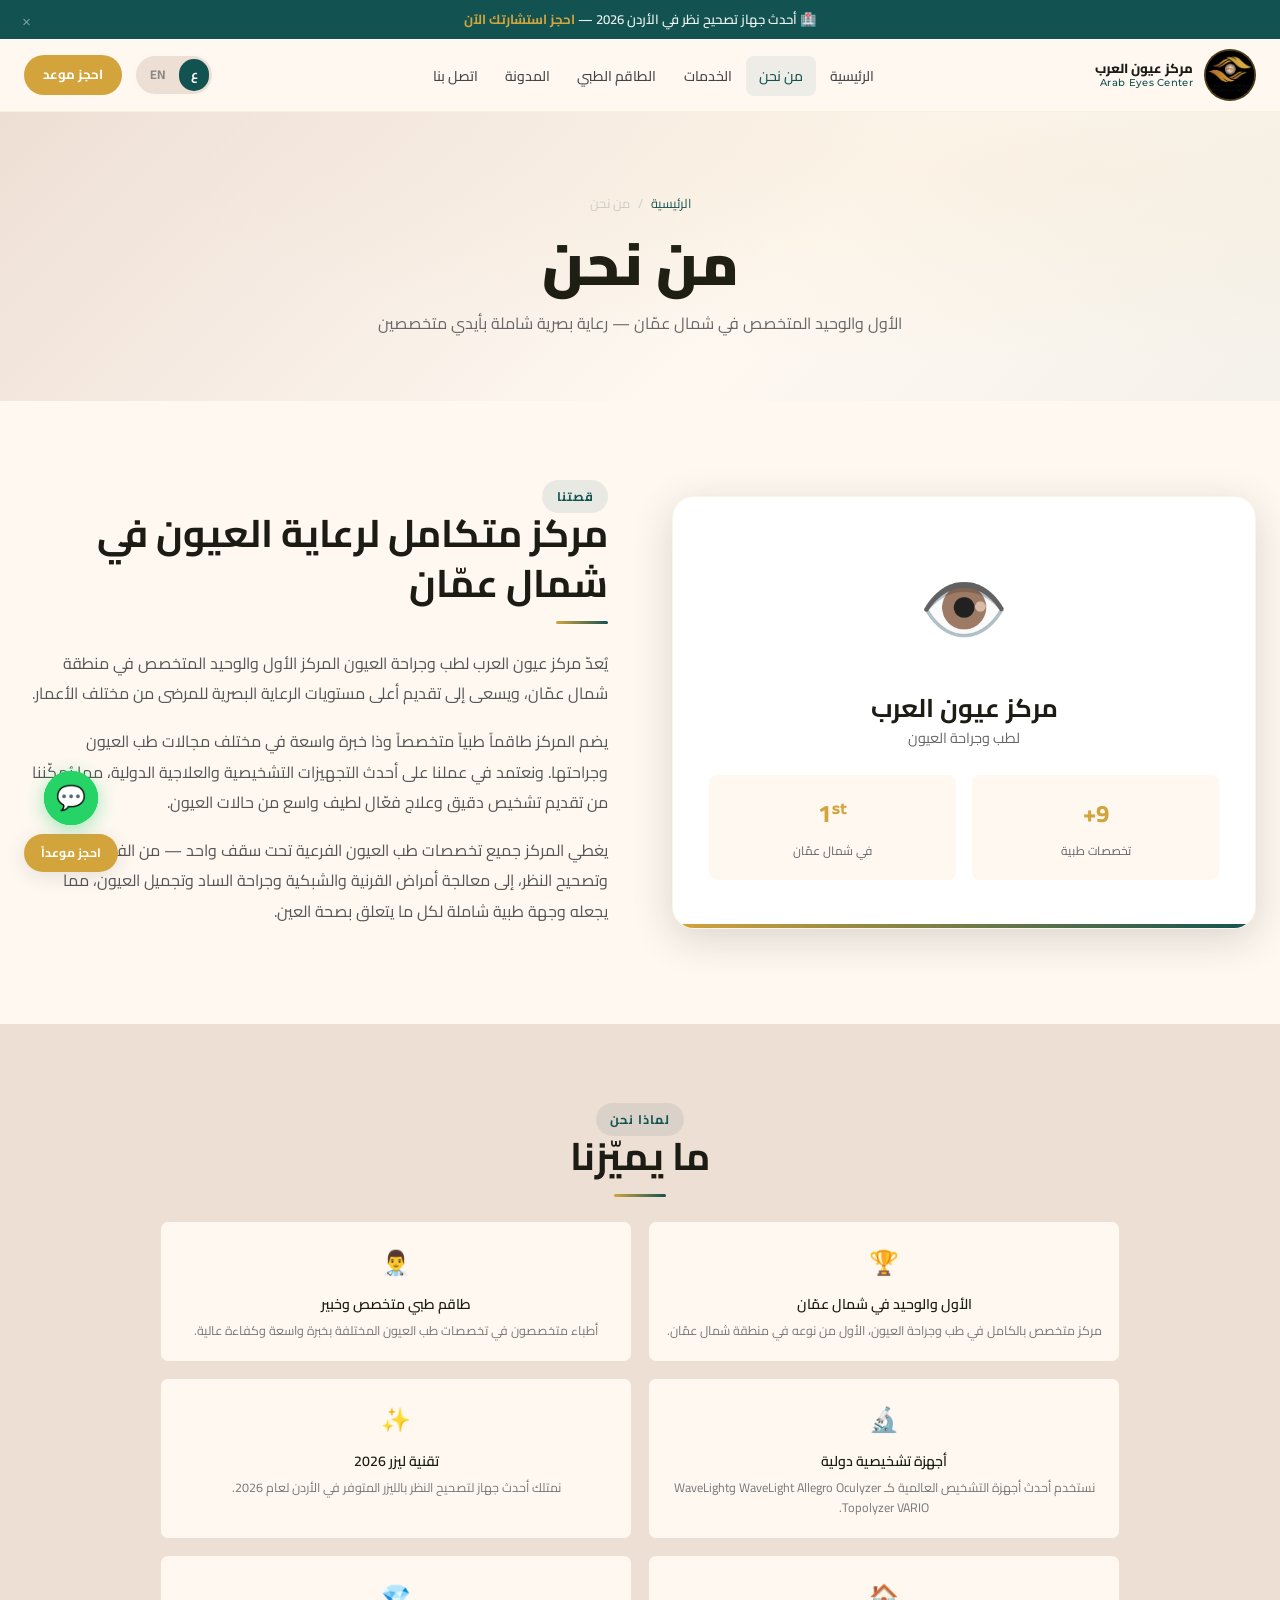
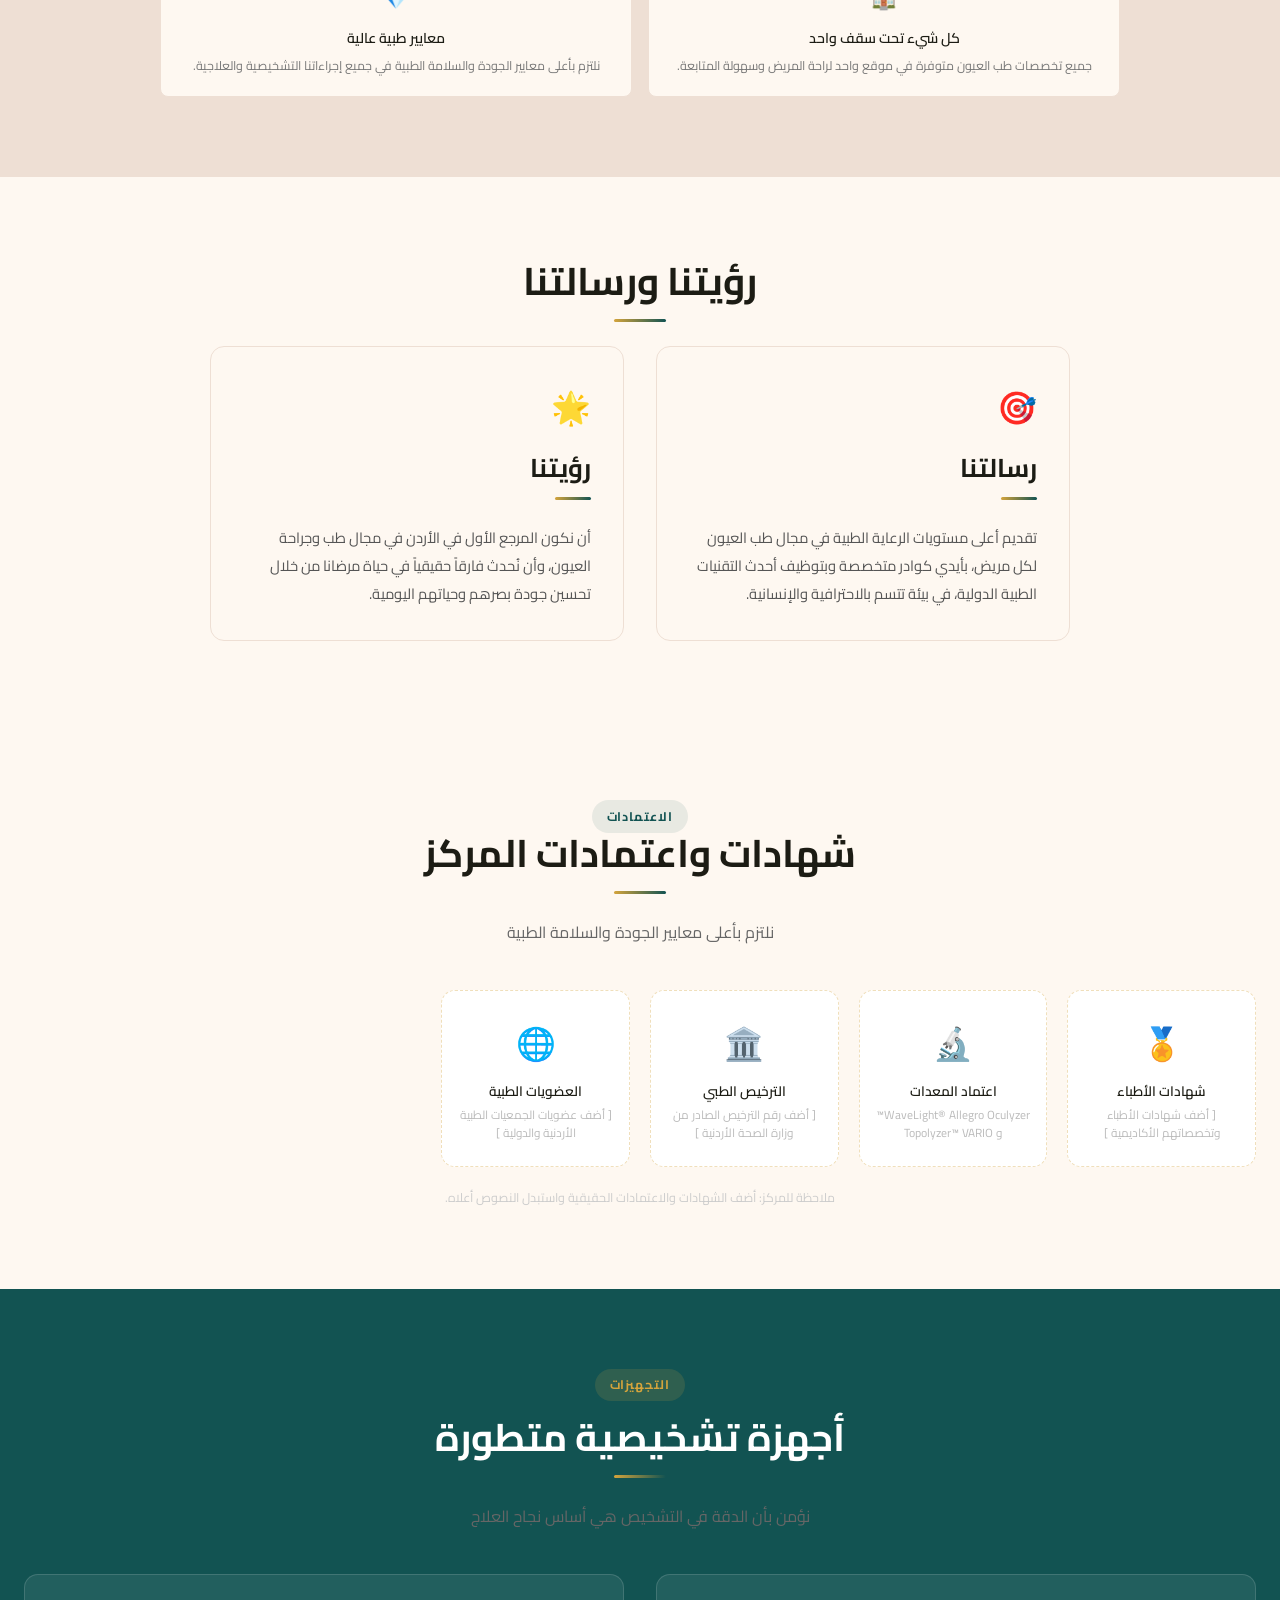
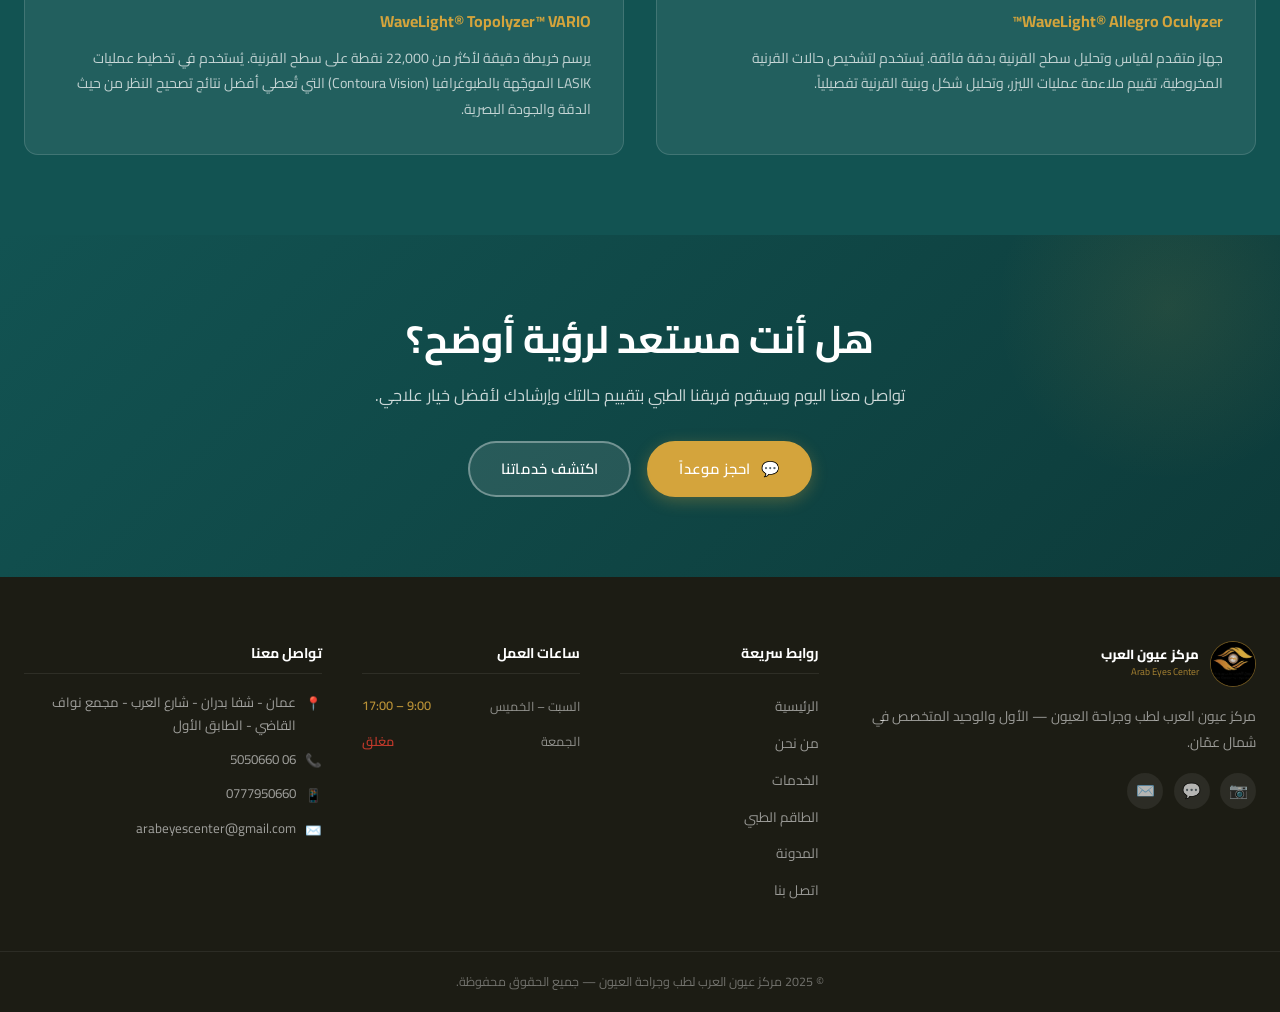
==== about.html @ cc78327c "Initial commit: Arab Eyes Center bilingual ophthalmology website" ====
<!DOCTYPE html>
<html lang="ar" dir="rtl">
<head>
  <meta charset="UTF-8" />
  <meta name="viewport" content="width=device-width, initial-scale=1.0" />
  <meta name="description" content="تعرّف على مركز عيون العرب لطب وجراحة العيون — الأول والوحيد في شمال عمّان." />
  <meta name="robots" content="index, follow" />
  <meta property="og:type"        content="website" />
  <meta property="og:site_name"   content="مركز عيون العرب | Arab Eyes Center" />
  <meta property="og:title"       content="من نحن | مركز عيون العرب — Arab Eyes Center" />
  <meta property="og:description" content="الأول والوحيد في شمال عمّان — تعرّف على رسالتنا وفريقنا وتجهيزاتنا الطبية المتطورة." />
  <meta property="og:image"       content="images/og-cover.jpg" />
  <meta name="twitter:card"        content="summary_large_image" />
  <meta name="twitter:title"       content="من نحن | مركز عيون العرب" />
  <meta name="twitter:description" content="الأول والوحيد في شمال عمّان — تعرّف على رسالتنا وفريقنا." />
  <title>من نحن | مركز عيون العرب — Arab Eyes Center للعيون</title>
  <link rel="preconnect" href="https://fonts.googleapis.com" />
  <link rel="preconnect" href="https://fonts.gstatic.com" crossorigin />
  <link href="https://fonts.googleapis.com/css2?family=Cairo:wght@300;400;600;700;900&family=Montserrat:wght@300;400;500;600;700;800&display=swap" rel="stylesheet" />
  <link rel="icon" type="image/jpeg" href="images/logo.jpg" />
  <link rel="stylesheet" href="css/styles.css" />
  <script>(function(){var l=localStorage.getItem('aec-lang')||'ar';document.documentElement.setAttribute('lang',l);document.documentElement.setAttribute('dir',l==='ar'?'rtl':'ltr');})();</script>
</head>
<body>

<!-- NAVBAR -->
<nav class="navbar">
  <div class="nav-container">
    <a href="index.html" class="nav-logo">
      <div class="logo-img-wrap"><img src="images/logo.jpg" alt="شعار مركز عيون العرب" /></div>
      <div class="logo-text-wrap">
        <span class="logo-ar">مركز عيون العرب</span>
        <span class="logo-en">Arab Eyes Center</span>
      </div>
    </a>
    <ul class="nav-links">
      <li><a href="index.html"    data-ar="الرئيسية"    data-en="Home">الرئيسية</a></li>
      <li><a href="about.html"    data-ar="من نحن"       data-en="About Us">من نحن</a></li>
      <li><a href="services.html" data-ar="الخدمات"      data-en="Services">الخدمات</a></li>
      <li><a href="team.html"     data-ar="الطاقم الطبي" data-en="Medical Team">الطاقم الطبي</a></li>
      <li><a href="blog.html"     data-ar="المدونة"      data-en="Blog">المدونة</a></li>
      <li><a href="contact.html"  data-ar="اتصل بنا"     data-en="Contact">اتصل بنا</a></li>
    </ul>
    <div class="nav-right">
      <div class="lang-toggle">
        <button class="lang-btn" data-lang="ar">ع</button>
        <button class="lang-btn" data-lang="en">EN</button>
      </div>
      <a href="https://wa.me/962777950660" class="nav-book-btn" target="_blank" rel="noopener">احجز موعد</a>
      <button class="menu-toggle" aria-label="Toggle navigation">
        <span></span><span></span><span></span>
      </button>
    </div>
  </div>
</nav>

<!-- PAGE HERO -->
<section class="page-hero">
  <div class="breadcrumb">
    <a href="index.html" data-ar="الرئيسية" data-en="Home">الرئيسية</a>
    <span>/</span>
    <span data-ar="من نحن" data-en="About Us">من نحن</span>
  </div>
  <h1>
    <span class="lang-ar">من نحن</span>
    <span class="lang-en">About Us</span>
  </h1>
  <p>
    <span class="lang-ar">الأول والوحيد المتخصص في شمال عمّان — رعاية بصرية شاملة بأيدي متخصصين</span>
    <span class="lang-en">First &amp; only specialized center in north Amman — comprehensive eye care by specialists</span>
  </p>
</section>

<!-- ABOUT MAIN -->
<section class="section">
  <div class="container">
    <div class="about-grid">

      <!-- Visual card -->
      <div class="about-card" aria-hidden="true">
        <span class="big">👁️</span>
        <div class="lang-ar">
          <h3>مركز عيون العرب</h3>
          <p>لطب وجراحة العيون</p>
        </div>
        <div class="lang-en">
          <h3>Arab Eyes Center</h3>
          <p>for Ophthalmology</p>
        </div>
        <div class="about-stats-grid" style="margin-top:1.5rem;">
          <div class="about-stat">
            <span class="num">9+</span>
            <div class="lang-ar"><span class="lbl">تخصصات طبية</span></div>
            <div class="lang-en"><span class="lbl">Medical specialties</span></div>
          </div>
          <div class="about-stat">
            <span class="num">1ˢᵗ</span>
            <div class="lang-ar"><span class="lbl">في شمال عمّان</span></div>
            <div class="lang-en"><span class="lbl">in North Amman</span></div>
          </div>
        </div>
      </div>

      <!-- Text -->
      <div class="about-text-col">
        <span class="section-tag lang-ar">قصتنا</span>
        <span class="section-tag lang-en">Our Story</span>
        <h2>
          <span class="lang-ar">مركز متكامل لرعاية العيون في شمال عمّان</span>
          <span class="lang-en">A Complete Eye Care Center in North Amman</span>
        </h2>
        <div class="divider"></div>
        <div class="lang-ar">
          <p>يُعدّ مركز عيون العرب لطب وجراحة العيون المركز الأول والوحيد المتخصص في منطقة شمال عمّان، ويسعى إلى تقديم أعلى مستويات الرعاية البصرية للمرضى من مختلف الأعمار.</p>
          <p>يضم المركز طاقماً طبياً متخصصاً وذا خبرة واسعة في مختلف مجالات طب العيون وجراحتها. ونعتمد في عملنا على أحدث التجهيزات التشخيصية والعلاجية الدولية، مما يُمكّننا من تقديم تشخيص دقيق وعلاج فعّال لطيف واسع من حالات العيون.</p>
          <p>يغطي المركز جميع تخصصات طب العيون الفرعية تحت سقف واحد — من الفحص الروتيني وتصحيح النظر، إلى معالجة أمراض القرنية والشبكية وجراحة الساد وتجميل العيون، مما يجعله وجهة طبية شاملة لكل ما يتعلق بصحة العين.</p>
        </div>
        <div class="lang-en">
          <p>Arab Eyes Center for Ophthalmology is the first and only specialized ophthalmology center in the north Amman area, committed to providing the highest levels of eye care to patients of all ages.</p>
          <p>The center is staffed by a specialized medical team with extensive expertise across all branches of ophthalmology and eye surgery. We rely on the latest international diagnostic and therapeutic equipment, enabling us to deliver accurate diagnoses and effective treatment for a wide range of eye conditions.</p>
          <p>The center covers all ophthalmology subspecialties under one roof — from routine exams and vision correction to corneal disease management, retinal care, cataract surgery, and oculoplastic procedures — making it a comprehensive medical destination for all eye health needs.</p>
        </div>
      </div>

    </div>
  </div>
</section>

<!-- WHY CHOOSE US -->
<section class="section section-alt" aria-labelledby="why-heading">
  <div class="container">
    <div class="text-center">
      <span class="section-tag lang-ar">لماذا نحن</span>
      <span class="section-tag lang-en">Why Choose Us</span>
      <h2 class="section-title" id="why-heading">
        <span class="lang-ar">ما يميّزنا</span>
        <span class="lang-en">What Sets Us Apart</span>
      </h2>
      <div class="divider"></div>
    </div>

    <div class="features-2col" style="max-width:960px;margin:0 auto;">

      <div class="feature-box">
        <span class="icon">🏆</span>
        <h4><span class="lang-ar">الأول والوحيد في شمال عمّان</span><span class="lang-en">First &amp; Only in North Amman</span></h4>
        <p><span class="lang-ar">مركز متخصص بالكامل في طب وجراحة العيون، الأول من نوعه في منطقة شمال عمّان.</span><span class="lang-en">A center fully dedicated to ophthalmology, the first of its kind in the north Amman area.</span></p>
      </div>

      <div class="feature-box">
        <span class="icon">👨‍⚕️</span>
        <h4><span class="lang-ar">طاقم طبي متخصص وخبير</span><span class="lang-en">Specialized &amp; Expert Medical Team</span></h4>
        <p><span class="lang-ar">أطباء متخصصون في تخصصات طب العيون المختلفة بخبرة واسعة وكفاءة عالية.</span><span class="lang-en">Doctors specialized across different ophthalmology fields with extensive experience and high competency.</span></p>
      </div>

      <div class="feature-box">
        <span class="icon">🔬</span>
        <h4><span class="lang-ar">أجهزة تشخيصية دولية</span><span class="lang-en">International Diagnostic Devices</span></h4>
        <p><span class="lang-ar">نستخدم أحدث أجهزة التشخيص العالمية كـ WaveLight Allegro Oculyzer وWaveLight Topolyzer VARIO.</span><span class="lang-en">We use the latest global diagnostic devices including WaveLight Allegro Oculyzer and WaveLight Topolyzer VARIO.</span></p>
      </div>

      <div class="feature-box">
        <span class="icon">✨</span>
        <h4><span class="lang-ar">تقنية ليزر 2026</span><span class="lang-en">2026 Laser Technology</span></h4>
        <p><span class="lang-ar">نمتلك أحدث جهاز لتصحيح النظر بالليزر المتوفر في الأردن لعام 2026.</span><span class="lang-en">We operate the most advanced laser vision correction device available in Jordan for 2026.</span></p>
      </div>

      <div class="feature-box">
        <span class="icon">🏠</span>
        <h4><span class="lang-ar">كل شيء تحت سقف واحد</span><span class="lang-en">Everything Under One Roof</span></h4>
        <p><span class="lang-ar">جميع تخصصات طب العيون متوفرة في موقع واحد لراحة المريض وسهولة المتابعة.</span><span class="lang-en">All eye care subspecialties available in one location for patient convenience and seamless follow-up.</span></p>
      </div>

      <div class="feature-box">
        <span class="icon">💎</span>
        <h4><span class="lang-ar">معايير طبية عالية</span><span class="lang-en">High Medical Standards</span></h4>
        <p><span class="lang-ar">نلتزم بأعلى معايير الجودة والسلامة الطبية في جميع إجراءاتنا التشخيصية والعلاجية.</span><span class="lang-en">We adhere to the highest standards of quality and medical safety across all our diagnostic and therapeutic procedures.</span></p>
      </div>

    </div>
  </div>
</section>

<!-- MISSION & VISION -->
<section class="section" aria-labelledby="mission-heading">
  <div class="container" style="max-width:860px;">
    <div class="text-center">
      <h2 id="mission-heading">
        <span class="lang-ar">رؤيتنا ورسالتنا</span>
        <span class="lang-en">Our Vision &amp; Mission</span>
      </h2>
      <div class="divider"></div>
    </div>

    <div style="display:grid;grid-template-columns:1fr 1fr;gap:2rem;margin-top:1rem;">

      <div style="background:var(--ivory);border-radius:var(--radius-md);padding:2rem;border:1px solid var(--beige);">
        <div style="font-size:2rem;margin-bottom:1rem;">🎯</div>
        <h3><span class="lang-ar">رسالتنا</span><span class="lang-en">Our Mission</span></h3>
        <div class="divider" style="width:36px;"></div>
        <div class="lang-ar"><p style="color:#555;line-height:1.9;font-size:.92rem;">تقديم أعلى مستويات الرعاية الطبية في مجال طب العيون لكل مريض، بأيدي كوادر متخصصة وبتوظيف أحدث التقنيات الطبية الدولية، في بيئة تتسم بالاحترافية والإنسانية.</p></div>
        <div class="lang-en"><p style="color:#555;line-height:1.9;font-size:.92rem;">To provide the highest levels of ophthalmological medical care to every patient, delivered by specialized teams using the latest international medical technologies, in an environment characterized by professionalism and humanity.</p></div>
      </div>

      <div style="background:var(--ivory);border-radius:var(--radius-md);padding:2rem;border:1px solid var(--beige);">
        <div style="font-size:2rem;margin-bottom:1rem;">🌟</div>
        <h3><span class="lang-ar">رؤيتنا</span><span class="lang-en">Our Vision</span></h3>
        <div class="divider" style="width:36px;"></div>
        <div class="lang-ar"><p style="color:#555;line-height:1.9;font-size:.92rem;">أن نكون المرجع الأول في الأردن في مجال طب وجراحة العيون، وأن نُحدث فارقاً حقيقياً في حياة مرضانا من خلال تحسين جودة بصرهم وحياتهم اليومية.</p></div>
        <div class="lang-en"><p style="color:#555;line-height:1.9;font-size:.92rem;">To become Jordan's premier reference in ophthalmology and eye surgery, making a genuine difference in our patients' lives by improving the quality of their vision and daily life.</p></div>
      </div>

    </div>
  </div>
</section>

<!-- ══════════════ CERTIFICATIONS ══════════════ -->
<section class="section" aria-labelledby="cert-heading">
  <div class="container">
    <div class="text-center">
      <span class="section-tag lang-ar">الاعتمادات</span>
      <span class="section-tag lang-en">Accreditations</span>
      <h2 class="section-title" id="cert-heading">
        <span class="lang-ar">شهادات واعتمادات المركز</span>
        <span class="lang-en">Center Certifications &amp; Accreditations</span>
      </h2>
      <div class="divider"></div>
      <p class="section-subtitle">
        <span class="lang-ar">نلتزم بأعلى معايير الجودة والسلامة الطبية</span>
        <span class="lang-en">We adhere to the highest standards of medical quality and safety</span>
      </p>
    </div>

    <div class="cert-grid">
      <div class="cert-card">
        <span class="cert-icon">🏅</span>
        <h4><span class="lang-ar">شهادات الأطباء</span><span class="lang-en">Doctor Certifications</span></h4>
        <p><span class="lang-ar">[ أضف شهادات الأطباء وتخصصاتهم الأكاديمية ]</span><span class="lang-en">[ Add doctor certifications and academic specializations ]</span></p>
      </div>
      <div class="cert-card">
        <span class="cert-icon">🔬</span>
        <h4><span class="lang-ar">اعتماد المعدات</span><span class="lang-en">Equipment Certification</span></h4>
        <p><span class="lang-ar">WaveLight® Allegro Oculyzer™ و Topolyzer™ VARIO</span><span class="lang-en">WaveLight® Allegro Oculyzer™ &amp; Topolyzer™ VARIO</span></p>
      </div>
      <div class="cert-card">
        <span class="cert-icon">🏛️</span>
        <h4><span class="lang-ar">الترخيص الطبي</span><span class="lang-en">Medical License</span></h4>
        <p><span class="lang-ar">[ أضف رقم الترخيص الصادر من وزارة الصحة الأردنية ]</span><span class="lang-en">[ Add license number from Jordan Ministry of Health ]</span></p>
      </div>
      <div class="cert-card">
        <span class="cert-icon">🌐</span>
        <h4><span class="lang-ar">العضويات الطبية</span><span class="lang-en">Medical Memberships</span></h4>
        <p><span class="lang-ar">[ أضف عضويات الجمعيات الطبية الأردنية والدولية ]</span><span class="lang-en">[ Add Jordanian and international medical society memberships ]</span></p>
      </div>
    </div>

    <p style="text-align:center;margin-top:1.25rem;font-size:.78rem;color:#ccc;" class="lang-ar">
      ملاحظة للمركز: أضف الشهادات والاعتمادات الحقيقية واستبدل النصوص أعلاه.
    </p>
  </div>
</section>

<!-- EQUIPMENT -->
<section class="section section-teal" aria-labelledby="equip-about-heading">
  <div class="container">
    <div class="text-center">
      <span class="section-tag" style="background:rgba(212,164,60,.15);color:var(--gold);">
        <span class="lang-ar">التجهيزات</span><span class="lang-en">Equipment</span>
      </span>
      <h2 class="section-title" id="equip-about-heading" style="color:var(--white);">
        <span class="lang-ar">أجهزة تشخيصية متطورة</span>
        <span class="lang-en">Advanced Diagnostic Equipment</span>
      </h2>
      <div class="divider" style="margin:0.75rem auto 1.5rem;"></div>
      <p class="section-subtitle">
        <span class="lang-ar">نؤمن بأن الدقة في التشخيص هي أساس نجاح العلاج</span>
        <span class="lang-en">We believe that diagnostic precision is the foundation of successful treatment</span>
      </p>
    </div>
    <div class="equip-cards">
      <div class="equip-card">
        <p class="device-name">WaveLight® Allegro Oculyzer™</p>
        <p>
          <span class="lang-ar">جهاز متقدم لقياس وتحليل سطح القرنية بدقة فائقة. يُستخدم لتشخيص حالات القرنية المخروطية، تقييم ملاءمة عمليات الليزر، وتحليل شكل وبنية القرنية تفصيلياً.</span>
          <span class="lang-en">An advanced device for precise corneal surface measurement and analysis. Used to diagnose keratoconus, evaluate candidacy for laser procedures, and provide detailed analysis of corneal shape and structure.</span>
        </p>
      </div>
      <div class="equip-card">
        <p class="device-name">WaveLight® Topolyzer™ VARIO</p>
        <p>
          <span class="lang-ar">يرسم خريطة دقيقة لأكثر من 22,000 نقطة على سطح القرنية. يُستخدم في تخطيط عمليات LASIK الموجّهة بالطبوغرافيا (Contoura Vision) التي تُعطي أفضل نتائج تصحيح النظر من حيث الدقة والجودة البصرية.</span>
          <span class="lang-en">Maps more than 22,000 data points on the corneal surface. Used in planning topography-guided LASIK (Contoura Vision) procedures that deliver optimal vision correction results in terms of precision and visual quality.</span>
        </p>
      </div>
    </div>
  </div>
</section>

<!-- CTA -->
<section class="cta-banner">
  <div class="container">
    <h2>
      <span class="lang-ar">هل أنت مستعد لرؤية أوضح؟</span>
      <span class="lang-en">Ready for Clearer Vision?</span>
    </h2>
    <p>
      <span class="lang-ar">تواصل معنا اليوم وسيقوم فريقنا الطبي بتقييم حالتك وإرشادك لأفضل خيار علاجي.</span>
      <span class="lang-en">Contact us today and our medical team will assess your condition and guide you to the best treatment option.</span>
    </p>
    <div class="cta-buttons">
      <a href="https://wa.me/962777950660" class="btn btn-gold" target="_blank" rel="noopener">
        💬&nbsp;<span class="lang-ar">احجز موعداً</span><span class="lang-en">Book Appointment</span>
      </a>
      <a href="services.html" class="btn btn-ghost">
        <span class="lang-ar">اكتشف خدماتنا</span><span class="lang-en">Explore Services</span>
      </a>
    </div>
  </div>
</section>

<!-- FOOTER -->
<footer class="footer">
  <div class="footer-grid">
    <div class="footer-brand">
      <div class="f-logo">
        <div class="f-logo-img"><img src="images/logo.jpg" alt="شعار مركز عيون العرب" /></div>
        <div class="f-logo-txt">
          <span class="f-ar">مركز عيون العرب</span>
          <span class="f-en">Arab Eyes Center</span>
        </div>
      </div>
      <div class="lang-ar"><p>مركز عيون العرب لطب وجراحة العيون — الأول والوحيد المتخصص في شمال عمّان.</p></div>
      <div class="lang-en"><p>Arab Eyes Center for Ophthalmology — the first and only specialized eye care center in north Amman.</p></div>
      <div class="social-row">
        <a href="https://instagram.com/arab_eyes_center" class="soc-link" target="_blank" rel="noopener" aria-label="Instagram">📷</a>
        <a href="https://wa.me/962777950660" class="soc-link" target="_blank" rel="noopener" aria-label="WhatsApp">💬</a>
        <a href="mailto:arabeyescenter@gmail.com" class="soc-link" aria-label="Email">✉️</a>
      </div>
    </div>
    <div class="footer-col">
      <div class="lang-ar"><h4>روابط سريعة</h4></div>
      <div class="lang-en"><h4>Quick Links</h4></div>
      <ul class="f-links">
        <li><a href="index.html"    data-ar="الرئيسية"    data-en="Home">الرئيسية</a></li>
        <li><a href="about.html"    data-ar="من نحن"       data-en="About Us">من نحن</a></li>
        <li><a href="services.html" data-ar="الخدمات"      data-en="Services">الخدمات</a></li>
        <li><a href="team.html"     data-ar="الطاقم الطبي" data-en="Medical Team">الطاقم الطبي</a></li>
        <li><a href="blog.html"     data-ar="المدونة"      data-en="Blog">المدونة</a></li>
        <li><a href="contact.html"  data-ar="اتصل بنا"     data-en="Contact Us">اتصل بنا</a></li>
      </ul>
    </div>
    <div class="footer-col">
      <div class="lang-ar"><h4>ساعات العمل</h4></div>
      <div class="lang-en"><h4>Working Hours</h4></div>
      <div class="f-hours">
        <div class="f-hour-row">
          <div class="lang-ar"><span class="d">السبت – الخميس</span></div>
          <div class="lang-en"><span class="d">Sat – Thu</span></div>
          <span class="t">9:00 – 17:00</span>
        </div>
        <div class="f-hour-row">
          <div class="lang-ar"><span class="d">الجمعة</span></div>
          <div class="lang-en"><span class="d">Friday</span></div>
          <div class="lang-ar"><span class="t cl">مغلق</span></div>
          <div class="lang-en"><span class="t cl">Closed</span></div>
        </div>
      </div>
    </div>
    <div class="footer-col">
      <div class="lang-ar"><h4>تواصل معنا</h4></div>
      <div class="lang-en"><h4>Contact Us</h4></div>
      <div class="f-contact-list">
        <div class="fci">
          <span class="fci-ico">📍</span>
          <div>
            <div class="lang-ar"><span>عمان - شفا بدران - شارع العرب - مجمع نواف القاضي - الطابق الأول</span></div>
            <div class="lang-en"><span>Amman, Shafa Badran, Arab Street, Nawaf Al Qadi Complex, 1st Floor</span></div>
          </div>
        </div>
        <div class="fci"><span class="fci-ico">📞</span><a href="tel:0665050660">06 5050660</a></div>
        <div class="fci"><span class="fci-ico">📱</span><a href="tel:0777950660">0777950660</a></div>
        <div class="fci"><span class="fci-ico">✉️</span><a href="mailto:arabeyescenter@gmail.com">arabeyescenter@gmail.com</a></div>
      </div>
    </div>
  </div>
  <div class="footer-bottom">
    <div class="lang-ar">© 2025 مركز عيون العرب لطب وجراحة العيون — جميع الحقوق محفوظة.</div>
    <div class="lang-en">© 2025 Arab Eyes Center for Ophthalmology — All rights reserved.</div>
  </div>
</footer>

<div class="floating-wrap">
  <a href="https://wa.me/962777950660" class="float-wa" target="_blank" rel="noopener" aria-label="WhatsApp">💬</a>
  <a href="https://wa.me/962777950660" class="float-book" target="_blank" rel="noopener">احجز موعداً</a>
</div>

<script src="js/main.js"></script>
</body>
</html>
---- css/styles.css ----
/* ================================================
   Arab Eyes Center – Main Stylesheet
   Fonts: Cairo (AR) | Montserrat (EN)
   ================================================ */

@import url('https://fonts.googleapis.com/css2?family=Cairo:wght@300;400;600;700;900&family=Montserrat:wght@300;400;500;600;700;800&display=swap');

/* ================================================
   VARIABLES
   ================================================ */
:root {
  --gold:       #D4A43C;
  --dark-gold:  #9C6C1C;
  --charcoal:   #1C1C14;
  --ivory:      #FEF8F1;
  --beige:      #EEDFD4;
  --teal:       #125352;
  --teal-light: #1a6e6d;
  --white:      #ffffff;

  --shadow-sm:  0 2px 8px rgba(28,28,20,.07);
  --shadow-md:  0 4px 20px rgba(28,28,20,.11);
  --shadow-lg:  0 10px 40px rgba(28,28,20,.16);

  --radius-sm:  8px;
  --radius-md:  14px;
  --radius-lg:  22px;

  --transition: .3s ease;
  --max-w:      1280px;
}

/* ================================================
   RESET & BASE
   ================================================ */
*, *::before, *::after { margin: 0; padding: 0; box-sizing: border-box; }

html { scroll-behavior: smooth; }

html[lang="ar"] body { font-family: 'Cairo', sans-serif; }
html[lang="en"] body { font-family: 'Montserrat', sans-serif; }

body {
  background: var(--ivory);
  color: var(--charcoal);
  font-size: 16px;
  line-height: 1.75;
  overflow-x: hidden;
}

a  { color: inherit; text-decoration: none; }
ul { list-style: none; }
img { max-width: 100%; height: auto; display: block; }
button { font-family: inherit; cursor: pointer; border: none; background: none; }

/* ================================================
   LANGUAGE BLOCKS  (CSS-driven, no flash)
   ================================================ */
.lang-ar { display: block; }
.lang-en { display: none;  }
html[lang="en"] .lang-ar { display: none;  }
html[lang="en"] .lang-en { display: block; }

/* Inline-level language spans */
span.lang-ar { display: inline; }
span.lang-en { display: none;   }
html[lang="en"] span.lang-ar { display: none;   }
html[lang="en"] span.lang-en { display: inline; }

/* ================================================
   TYPOGRAPHY
   ================================================ */
h1 { font-size: clamp(2rem,   5vw, 3.6rem); line-height: 1.2; font-weight: 900; }
h2 { font-size: clamp(1.55rem,3.5vw, 2.4rem); line-height: 1.3; font-weight: 700; }
h3 { font-size: clamp(1.1rem, 2.2vw, 1.6rem); line-height: 1.35; font-weight: 700; }
h4 { font-size: clamp(.95rem, 1.8vw, 1.15rem); font-weight: 600; }

.section-tag {
  display: inline-block;
  background: rgba(18,83,82,.09);
  color: var(--teal);
  font-size: .78rem;
  font-weight: 700;
  letter-spacing: .08em;
  text-transform: uppercase;
  padding: .3rem .9rem;
  border-radius: 30px;
  margin-bottom: .75rem;
}

.section-title    { margin-bottom: .4rem; }
.section-subtitle { color: #666; font-size: 1rem; margin-bottom: 2.75rem; max-width: 640px; }

.divider {
  width: 52px;
  height: 3px;
  background: linear-gradient(to right, var(--gold), var(--teal));
  border-radius: 3px;
  margin: .75rem 0 1.5rem;
}

/* centered variants */
.text-center { text-align: center; }
.text-center .divider { margin-left: auto; margin-right: auto; }
.text-center .section-subtitle { margin-left: auto; margin-right: auto; }

/* ================================================
   BUTTONS
   ================================================ */
.btn {
  display: inline-flex;
  align-items: center;
  gap: .45rem;
  padding: .8rem 1.9rem;
  border-radius: 50px;
  font-weight: 600;
  font-size: .92rem;
  cursor: pointer;
  transition: var(--transition);
  border: 2px solid transparent;
  letter-spacing: .015em;
  white-space: nowrap;
}

.btn-primary {
  background: var(--teal);
  color: var(--white);
  border-color: var(--teal);
  box-shadow: 0 4px 16px rgba(18,83,82,.25);
}
.btn-primary:hover {
  background: var(--charcoal);
  border-color: var(--charcoal);
  transform: translateY(-2px);
  box-shadow: 0 6px 20px rgba(28,28,20,.25);
}

.btn-outline {
  background: transparent;
  color: var(--charcoal);
  border-color: var(--charcoal);
}
.btn-outline:hover {
  background: var(--charcoal);
  color: var(--white);
  transform: translateY(-2px);
}

.btn-gold {
  background: var(--gold);
  color: var(--white);
  border-color: var(--gold);
  box-shadow: 0 4px 16px rgba(212,164,60,.3);
}
.btn-gold:hover {
  background: var(--dark-gold);
  border-color: var(--dark-gold);
  transform: translateY(-2px);
}

.btn-ghost {
  background: rgba(255,255,255,.1);
  color: var(--white);
  border-color: rgba(255,255,255,.35);
}
.btn-ghost:hover {
  background: rgba(255,255,255,.2);
  transform: translateY(-2px);
}

/* ================================================
   NAVBAR
   ================================================ */
.navbar {
  position: sticky;
  top: 0;
  z-index: 1000;
  background: rgba(254,248,241,.96);
  backdrop-filter: blur(12px);
  -webkit-backdrop-filter: blur(12px);
  border-bottom: 1px solid rgba(212,164,60,.12);
  transition: box-shadow var(--transition);
}
.navbar.scrolled { box-shadow: var(--shadow-md); }

.nav-container {
  max-width: var(--max-w);
  margin: 0 auto;
  padding: 0 1.5rem;
  display: flex;
  align-items: center;
  justify-content: space-between;
  height: 72px;
}

/* Logo */
.nav-logo {
  display: flex;
  align-items: center;
  gap: .7rem;
  flex-shrink: 0;
}

.logo-img-wrap {
  width: 52px;
  height: 52px;
  border-radius: 50%;
  overflow: hidden;
  border: 2px solid rgba(212,164,60,.35);
  background: #000;
  flex-shrink: 0;
}
.logo-img-wrap img {
  width: 100%; height: 100%;
  object-fit: cover;
  object-position: center 18%;
}
.logo-img-wrap .logo-fallback {
  font-size: .55rem;
  font-weight: 700;
  color: var(--gold);
  text-align: center;
  line-height: 1.3;
  padding: 4px;
  display: flex;
  align-items: center;
  justify-content: center;
  width: 100%; height: 100%;
}

.logo-text-wrap { display: flex; flex-direction: column; line-height: 1.2; }
.logo-ar { font-family: 'Cairo', sans-serif; font-size: .82rem; font-weight: 800; color: var(--charcoal); }
.logo-en { font-family: 'Montserrat', sans-serif; font-size: .6rem; font-weight: 500; color: var(--teal); letter-spacing: .03em; }

/* Nav links */
.nav-links {
  display: flex;
  align-items: center;
  gap: .1rem;
}
.nav-links a {
  padding: .45rem .8rem;
  border-radius: var(--radius-sm);
  font-size: .875rem;
  font-weight: 500;
  color: #444;
  transition: var(--transition);
}
.nav-links a:hover,
.nav-links a.active {
  color: var(--teal);
  background: rgba(18,83,82,.07);
}

/* Right cluster */
.nav-right {
  display: flex;
  align-items: center;
  gap: .85rem;
}

/* Language toggle */
.lang-toggle {
  display: flex;
  background: var(--beige);
  border-radius: 30px;
  padding: 3px;
  gap: 2px;
}
.lang-btn {
  padding: .28rem .72rem;
  border-radius: 20px;
  font-size: .78rem;
  font-weight: 700;
  color: #888;
  transition: var(--transition);
}
.lang-btn.active { background: var(--teal); color: var(--white); }

/* Book button (desktop) */
.nav-book-btn {
  background: var(--gold);
  color: var(--white);
  padding: .52rem 1.2rem;
  border-radius: 30px;
  font-size: .82rem;
  font-weight: 700;
  transition: var(--transition);
}
.nav-book-btn:hover { background: var(--dark-gold); transform: translateY(-1px); }

/* Hamburger */
.menu-toggle {
  display: none;
  flex-direction: column;
  gap: 5px;
  padding: 4px;
}
.menu-toggle span {
  display: block;
  width: 23px;
  height: 2px;
  background: var(--charcoal);
  border-radius: 2px;
  transition: var(--transition);
}
.menu-toggle.open span:nth-child(1) { transform: rotate(45deg) translate(5px, 5px); }
.menu-toggle.open span:nth-child(2) { opacity: 0; }
.menu-toggle.open span:nth-child(3) { transform: rotate(-45deg) translate(5px, -5px); }

/* ================================================
   PAGE HERO (inner pages)
   ================================================ */
.page-hero {
  background: linear-gradient(135deg, var(--beige) 0%, var(--ivory) 60%, rgba(18,83,82,.04) 100%);
  padding: 5rem 1.5rem 4rem;
  text-align: center;
  position: relative;
  overflow: hidden;
}
.page-hero::before {
  content: '';
  position: absolute;
  inset: 0;
  background: radial-gradient(ellipse at 80% 20%, rgba(212,164,60,.07) 0%, transparent 60%);
  pointer-events: none;
}
.page-hero .breadcrumb {
  display: flex;
  align-items: center;
  justify-content: center;
  gap: .5rem;
  font-size: .8rem;
  color: #999;
  margin-bottom: 1rem;
}
.page-hero .breadcrumb a { color: var(--teal); }
.page-hero .breadcrumb span { color: #ccc; }
.page-hero h1 { margin-bottom: .6rem; }
.page-hero p  { color: #666; max-width: 560px; margin: 0 auto; font-size: 1rem; }

/* ================================================
   LAYOUT HELPERS
   ================================================ */
.section    { padding: 5rem 1.5rem; }
.section-alt { background: var(--beige); }
.section-dark { background: var(--charcoal); color: var(--white); }
.section-teal { background: var(--teal); color: var(--white); }

.container  { max-width: var(--max-w); margin: 0 auto; }

/* ================================================
   HOME HERO
   ================================================ */
.hero {
  min-height: calc(100vh - 72px);
  display: flex;
  align-items: center;
  background: linear-gradient(145deg, var(--ivory) 0%, var(--beige) 55%, rgba(18,83,82,.05) 100%);
  position: relative;
  overflow: hidden;
  padding: 3rem 1.5rem 4rem;
}
.hero::before {
  content: '';
  position: absolute;
  top: 5%;
  right: 3%;
  width: 480px;
  height: 480px;
  background: radial-gradient(circle, rgba(212,164,60,.07) 0%, transparent 70%);
  border-radius: 50%;
  pointer-events: none;
}
.hero::after {
  content: '';
  position: absolute;
  bottom: 5%;
  left: 3%;
  width: 300px;
  height: 300px;
  background: radial-gradient(circle, rgba(18,83,82,.06) 0%, transparent 70%);
  border-radius: 50%;
  pointer-events: none;
}

.hero-inner {
  max-width: var(--max-w);
  margin: 0 auto;
  width: 100%;
  display: grid;
  grid-template-columns: 1.1fr 0.9fr;
  gap: 4rem;
  align-items: center;
  position: relative;
  z-index: 1;
}

.hero-badge {
  display: inline-flex;
  align-items: center;
  gap: .5rem;
  background: rgba(18,83,82,.09);
  color: var(--teal);
  padding: .38rem 1rem;
  border-radius: 30px;
  font-size: .82rem;
  font-weight: 700;
  margin-bottom: 1.5rem;
  border: 1px solid rgba(18,83,82,.14);
}

.hero h1 { margin-bottom: .9rem; }
.hero h1 .gold { color: var(--gold); }

.hero-tagline {
  font-size: clamp(1rem, 2.2vw, 1.3rem);
  color: var(--teal);
  font-weight: 600;
  margin-bottom: 1.2rem;
  font-style: italic;
}

.hero-desc {
  color: #555;
  margin-bottom: 2.5rem;
  font-size: 1rem;
  line-height: 1.85;
  max-width: 520px;
}

.hero-cta { display: flex; gap: 1rem; flex-wrap: wrap; }

/* Visual card */
.hero-card {
  background: var(--white);
  border-radius: var(--radius-lg);
  box-shadow: var(--shadow-lg);
  overflow: hidden;
  border: 1px solid rgba(212,164,60,.12);
}
.hero-card-header {
  background: linear-gradient(135deg, var(--teal), var(--teal-light));
  padding: 2rem 1.75rem;
  text-align: center;
  color: var(--white);
}
.hero-card-header .big-icon { font-size: 3.5rem; display: block; margin-bottom: .75rem; }
.hero-card-header h3 { color: var(--white); font-size: 1rem; }

.hero-card-body { padding: 1.75rem; }

.stat-row { display: grid; grid-template-columns: 1fr 1fr; gap: 1rem; margin-bottom: 1.25rem; }
.stat-box {
  background: var(--ivory);
  border-radius: var(--radius-sm);
  padding: 1rem;
  text-align: center;
  border: 1px solid var(--beige);
}
.stat-num { display: block; font-size: 1.6rem; font-weight: 800; color: var(--gold); line-height: 1; margin-bottom: .25rem; }
.stat-lbl { font-size: .72rem; color: #777; }

.hero-list {
  background: var(--ivory);
  border-radius: var(--radius-sm);
  padding: 1rem 1.25rem;
  font-size: .85rem;
  color: #555;
  line-height: 2;
}

/* ================================================
   TRUST STRIP
   ================================================ */
.trust-strip {
  background: var(--charcoal);
  padding: 1.4rem 1.5rem;
}
.trust-inner {
  max-width: var(--max-w);
  margin: 0 auto;
  display: flex;
  align-items: center;
  justify-content: center;
  gap: 3rem;
  flex-wrap: wrap;
}
.trust-item {
  display: flex;
  align-items: center;
  gap: .7rem;
  color: rgba(255,255,255,.82);
  font-size: .88rem;
  font-weight: 500;
}
.trust-item .ti { font-size: 1.3rem; }

/* ================================================
   HOME ABOUT SNIPPET
   ================================================ */
.about-snippet-grid {
  display: grid;
  grid-template-columns: 1fr 1fr;
  gap: 4rem;
  align-items: center;
}
.about-visual-box {
  background: var(--white);
  border-radius: var(--radius-lg);
  box-shadow: var(--shadow-lg);
  padding: 3rem 2rem;
  text-align: center;
  border: 1px solid rgba(212,164,60,.1);
  position: relative;
  overflow: hidden;
}
.about-visual-box::after {
  content: '';
  position: absolute;
  bottom: 0; left: 0; right: 0;
  height: 4px;
  background: linear-gradient(to right, var(--gold), var(--teal));
}
.about-visual-box .eye-big { font-size: 5rem; display: block; margin-bottom: 1.5rem; }

.about-stats-grid { display: grid; grid-template-columns: 1fr 1fr; gap: 1rem; margin-top: 1.5rem; }
.about-stat {
  background: var(--ivory);
  border-radius: var(--radius-sm);
  padding: 1.1rem;
  text-align: center;
}
.about-stat .num { display: block; font-size: 1.5rem; font-weight: 800; color: var(--gold); }
.about-stat .lbl { font-size: .75rem; color: #666; }

.about-text p { color: #555; line-height: 1.9; margin-bottom: 1rem; }
.about-text .value-list { margin-top: 1.5rem; display: flex; flex-direction: column; gap: .75rem; }
.value-item {
  display: flex;
  align-items: flex-start;
  gap: .8rem;
  padding: .8rem 1rem;
  background: var(--ivory);
  border-radius: var(--radius-sm);
  border: 1px solid var(--beige);
  font-size: .92rem;
  color: #444;
}
.value-check {
  width: 20px; height: 20px;
  background: var(--teal);
  border-radius: 50%;
  display: flex;
  align-items: center;
  justify-content: center;
  color: var(--white);
  font-size: .6rem;
  flex-shrink: 0;
  margin-top: .15rem;
}

/* ================================================
   SERVICES GRID
   ================================================ */
.services-grid {
  display: grid;
  grid-template-columns: repeat(auto-fill, minmax(270px, 1fr));
  gap: 1.5rem;
}

.service-card {
  background: var(--white);
  border-radius: var(--radius-md);
  padding: 1.75rem;
  border: 1px solid rgba(238,223,212,.9);
  transition: var(--transition);
  position: relative;
  overflow: hidden;
}
.service-card::before {
  content: '';
  position: absolute;
  top: 0; left: 0; right: 0;
  height: 3px;
  background: linear-gradient(to right, var(--gold), var(--teal));
  opacity: 0;
  transition: var(--transition);
}
.service-card:hover {
  transform: translateY(-6px);
  box-shadow: var(--shadow-lg);
  border-color: rgba(212,164,60,.25);
}
.service-card:hover::before { opacity: 1; }

.service-icon {
  width: 52px; height: 52px;
  background: linear-gradient(135deg, rgba(18,83,82,.09), rgba(212,164,60,.09));
  border-radius: var(--radius-sm);
  display: flex;
  align-items: center;
  justify-content: center;
  font-size: 1.6rem;
  margin-bottom: 1.1rem;
}
.service-card h3 { font-size: 1rem; margin-bottom: .6rem; }
.service-card p  { font-size: .875rem; color: #666; line-height: 1.75; }

/* ================================================
   EQUIPMENT SECTION
   ================================================ */
.equip-cards {
  display: grid;
  grid-template-columns: repeat(auto-fit, minmax(300px, 1fr));
  gap: 2rem;
  margin-top: 2rem;
}
.equip-card {
  background: rgba(255,255,255,.07);
  border: 1px solid rgba(255,255,255,.14);
  border-radius: var(--radius-md);
  padding: 2rem;
}
.equip-card .device-name {
  font-size: 1rem;
  font-weight: 700;
  color: var(--gold);
  margin-bottom: .65rem;
}
.equip-card p { font-size: .88rem; color: rgba(255,255,255,.72); line-height: 1.8; }

/* ================================================
   CTA BANNER
   ================================================ */
.cta-banner {
  background: linear-gradient(135deg, var(--teal) 0%, #0d3b3a 100%);
  padding: 5rem 1.5rem;
  text-align: center;
  position: relative;
  overflow: hidden;
}
.cta-banner::before {
  content: '';
  position: absolute;
  top: -30%; right: -5%;
  width: 350px; height: 350px;
  background: radial-gradient(circle, rgba(212,164,60,.1) 0%, transparent 70%);
  border-radius: 50%;
  pointer-events: none;
}
.cta-banner h2 { color: var(--white); margin-bottom: 1rem; }
.cta-banner p  { color: rgba(255,255,255,.78); margin-bottom: 2rem; font-size: 1.02rem; max-width: 540px; margin-left: auto; margin-right: auto; }
.cta-buttons { display: flex; gap: 1rem; justify-content: center; flex-wrap: wrap; }

/* ================================================
   TEAM PAGE — SECTION HEADERS
   ================================================ */
.team-section { margin-bottom: 4.5rem; }
.team-section:last-child { margin-bottom: 0; }

.team-section-hdr {
  display: flex;
  align-items: center;
  gap: 1rem;
  margin-bottom: 2.25rem;
  padding-bottom: 1.1rem;
  border-bottom: 2px solid var(--beige);
  position: relative;
}
.team-section-hdr::after {
  content: '';
  position: absolute;
  bottom: -2px;
  width: 60px;
  height: 2px;
  background: var(--gold);
}
html[dir="rtl"] .team-section-hdr::after { right: 0; }
html[dir="ltr"]  .team-section-hdr::after { left:  0; }

.ts-icon {
  width: 50px; height: 50px;
  border-radius: var(--radius-sm);
  display: flex;
  align-items: center;
  justify-content: center;
  font-size: 1.35rem;
  flex-shrink: 0;
}
.ts-icon.teal    { background: var(--teal);        color: var(--white); }
.ts-icon.gold    { background: var(--gold);         color: var(--white); }
.ts-icon.charcoal{ background: var(--charcoal);     color: var(--white); }
.ts-icon.soft    { background: var(--beige);        color: var(--teal);  }

.ts-title h3 { font-size: 1.25rem; margin-bottom: .2rem; line-height: 1.3; }
.ts-title p  { font-size: .84rem; color: #888; margin: 0; }

/* Photo background variants for different roles */
.team-photo.gold-tint  { background: linear-gradient(135deg, rgba(212,164,60,.14), rgba(212,164,60,.05)); }
.team-photo.ivory-tint { background: linear-gradient(135deg, var(--ivory), #e8e0d8); }
.team-photo.dark-tint  { background: linear-gradient(135deg, #ddd8d0, #ccc6be); }

/* ================================================
   TEAM CARDS
   ================================================ */
.team-grid {
  display: grid;
  grid-template-columns: repeat(auto-fill, minmax(230px, 1fr));
  gap: 2rem;
}
.team-card {
  background: var(--white);
  border-radius: var(--radius-md);
  overflow: hidden;
  box-shadow: var(--shadow-sm);
  border: 1px solid var(--beige);
  transition: var(--transition);
  text-align: center;
}
.team-card:hover { transform: translateY(-5px); box-shadow: var(--shadow-lg); }

.team-photo {
  width: 100%;
  height: 210px;
  background: linear-gradient(135deg, #e8ddd5, #d4c4b8);
  display: flex;
  flex-direction: column;
  align-items: center;
  justify-content: center;
  gap: .5rem;
  position: relative;
  overflow: hidden;
}
.team-photo .ph-icon { font-size: 3.5rem; color: #b8a898; }
.team-photo .ph-text { font-size: .7rem; color: #a89888; font-weight: 500; }
.team-photo img { width: 100%; height: 100%; object-fit: cover; position: absolute; inset: 0; }

.team-info { padding: 1.4rem 1.25rem; }
.team-info h3 { font-size: .98rem; margin-bottom: .3rem; }
.team-info .specialty { font-size: .82rem; color: var(--teal); font-weight: 600; margin-bottom: .5rem; }
.team-info .bio { font-size: .8rem; color: #777; line-height: 1.65; }

/* ================================================
   BLOG CARDS
   ================================================ */
.blog-grid {
  display: grid;
  grid-template-columns: repeat(auto-fill, minmax(310px, 1fr));
  gap: 2rem;
}
.blog-card {
  background: var(--white);
  border-radius: var(--radius-md);
  overflow: hidden;
  box-shadow: var(--shadow-sm);
  border: 1px solid var(--beige);
  transition: var(--transition);
}
.blog-card:hover { transform: translateY(-4px); box-shadow: var(--shadow-lg); }

.blog-thumb {
  width: 100%;
  height: 195px;
  background: linear-gradient(135deg, var(--beige), rgba(18,83,82,.08));
  display: flex;
  align-items: center;
  justify-content: center;
  font-size: 3rem;
  color: rgba(18,83,82,.25);
  position: relative;
}
.blog-cat {
  position: absolute;
  top: 1rem;
  background: var(--teal);
  color: var(--white);
  font-size: .72rem;
  font-weight: 700;
  padding: .22rem .7rem;
  border-radius: 20px;
}
html[dir="rtl"] .blog-cat { right: 1rem; }
html[dir="ltr"] .blog-cat  { left:  1rem; }

.blog-body { padding: 1.4rem; }
.blog-meta { font-size: .78rem; color: #999; margin-bottom: .6rem; display: flex; align-items: center; gap: .45rem; }
.blog-body h3 { font-size: 1rem; margin-bottom: .6rem; line-height: 1.45; }
.blog-body p  { font-size: .87rem; color: #666; line-height: 1.75; margin-bottom: 1.1rem; }
.read-more {
  font-size: .84rem;
  font-weight: 700;
  color: var(--teal);
  display: inline-flex;
  align-items: center;
  gap: .3rem;
  transition: var(--transition);
}
.read-more:hover { color: var(--gold); gap: .55rem; }

/* ================================================
   CONTACT PAGE
   ================================================ */
.contact-layout {
  display: grid;
  grid-template-columns: 1fr 1fr;
  gap: 3rem;
  align-items: start;
}

.contact-info-stack { display: flex; flex-direction: column; gap: 1.1rem; }

.ci-item {
  display: flex;
  gap: .9rem;
  align-items: flex-start;
  padding: 1.1rem;
  background: var(--white);
  border-radius: var(--radius-sm);
  border: 1px solid var(--beige);
  transition: var(--transition);
}
.ci-item:hover { border-color: rgba(18,83,82,.2); box-shadow: var(--shadow-sm); }

.ci-icon {
  width: 42px; height: 42px;
  background: rgba(18,83,82,.09);
  border-radius: var(--radius-sm);
  display: flex;
  align-items: center;
  justify-content: center;
  font-size: 1.15rem;
  color: var(--teal);
  flex-shrink: 0;
}
.ci-content h4 { font-size: .8rem; color: var(--teal); margin-bottom: .2rem; font-weight: 700; letter-spacing: .03em; }
.ci-content p,
.ci-content a  { font-size: .93rem; color: var(--charcoal); line-height: 1.65; }
.ci-content a:hover { color: var(--teal); }

/* Hours table */
.hours-tbl { width: 100%; border-collapse: collapse; margin-top: .4rem; }
.hours-tbl td { padding: .3rem 0; font-size: .88rem; }
.hours-tbl .day-cell { color: var(--charcoal); }
.hours-tbl .time-cell { color: var(--teal); font-weight: 600; text-align: end; }
.hours-tbl .closed { color: #c0392b; }

/* Contact form */
.contact-form {
  background: var(--white);
  padding: 2.25rem;
  border-radius: var(--radius-md);
  box-shadow: var(--shadow-sm);
  border: 1px solid var(--beige);
}
.contact-form h3 { margin-bottom: 1.4rem; font-size: 1.25rem; }

.form-row { display: grid; grid-template-columns: 1fr 1fr; gap: 1rem; }
.form-group { margin-bottom: 1.1rem; }
.form-group label { display: block; font-size: .82rem; font-weight: 600; margin-bottom: .38rem; color: var(--charcoal); }
.form-group input,
.form-group select,
.form-group textarea {
  width: 100%;
  padding: .72rem 1rem;
  border: 1.5px solid var(--beige);
  border-radius: var(--radius-sm);
  background: var(--ivory);
  color: var(--charcoal);
  font-size: .92rem;
  font-family: inherit;
  transition: var(--transition);
  outline: none;
}
.form-group input:focus,
.form-group select:focus,
.form-group textarea:focus {
  border-color: var(--teal);
  background: var(--white);
  box-shadow: 0 0 0 3px rgba(18,83,82,.09);
}
.form-group textarea { resize: vertical; min-height: 120px; }

/* Map button */
.map-btn {
  display: inline-flex;
  align-items: center;
  gap: .5rem;
  padding: .7rem 1.4rem;
  background: var(--beige);
  border-radius: var(--radius-sm);
  font-size: .88rem;
  font-weight: 500;
  color: var(--charcoal);
  border: 1px solid rgba(238,223,212,.8);
  transition: var(--transition);
  margin-top: .6rem;
}
.map-btn:hover { background: var(--teal); color: var(--white); border-color: var(--teal); transform: translateY(-2px); }

/* ================================================
   ABOUT PAGE
   ================================================ */
.about-grid {
  display: grid;
  grid-template-columns: 1fr 1fr;
  gap: 4rem;
  align-items: center;
}
.about-card {
  background: var(--white);
  border-radius: var(--radius-lg);
  padding: 3rem 2.25rem;
  text-align: center;
  box-shadow: var(--shadow-lg);
  border: 1px solid rgba(212,164,60,.1);
  position: relative;
  overflow: hidden;
}
.about-card::after {
  content: '';
  position: absolute;
  bottom: 0; left: 0; right: 0;
  height: 4px;
  background: linear-gradient(to right, var(--gold), var(--teal));
}
.about-card .big { font-size: 4.5rem; display: block; margin-bottom: 1.25rem; }
.about-card p { font-size: .9rem; color: #666; line-height: 1.8; }

.about-text-col p { color: #555; line-height: 1.9; margin-bottom: 1.1rem; }

/* Features 2-col */
.features-2col { display: grid; grid-template-columns: 1fr 1fr; gap: 1rem; margin-top: 1.5rem; }
.feature-box {
  padding: 1.25rem 1rem;
  background: var(--ivory);
  border-radius: var(--radius-sm);
  border: 1px solid var(--beige);
  text-align: center;
}
.feature-box .icon { font-size: 1.5rem; margin-bottom: .5rem; display: block; }
.feature-box h4 { font-size: .88rem; margin-bottom: .3rem; }
.feature-box p  { font-size: .78rem; color: #777; line-height: 1.6; }

/* ================================================
   FOOTER
   ================================================ */
.footer {
  background: var(--charcoal);
  color: rgba(255,255,255,.78);
  padding-top: 4rem;
}
.footer-grid {
  max-width: var(--max-w);
  margin: 0 auto;
  padding: 0 1.5rem;
  display: grid;
  grid-template-columns: 2fr 1fr 1.1fr 1.5fr;
  gap: 2.5rem;
}

.footer-brand .f-logo {
  display: flex;
  align-items: center;
  gap: .7rem;
  margin-bottom: 1.1rem;
}
.f-logo-img {
  width: 46px; height: 46px;
  border-radius: 50%;
  background: #000;
  border: 1.5px solid rgba(212,164,60,.5);
  overflow: hidden;
  font-size: .5rem;
  font-weight: 700;
  color: rgba(212,164,60,.7);
  flex-shrink: 0;
  overflow: hidden;
  text-align: center;
  line-height: 1.3;
}
.f-logo-img img { width: 100%; height: 100%; object-fit: cover; object-position: center 18%; }
.f-logo-txt .f-ar { font-family: 'Cairo', sans-serif; font-size: .82rem; font-weight: 800; color: var(--white); line-height: 1.2; display: block; }
.f-logo-txt .f-en { font-size: .6rem; color: rgba(212,164,60,.75); display: block; }

.footer-brand p { font-size: .86rem; line-height: 1.85; color: rgba(255,255,255,.55); margin-bottom: 1.1rem; }

.social-row { display: flex; gap: .65rem; }
.soc-link {
  width: 36px; height: 36px;
  background: rgba(255,255,255,.07);
  border-radius: 50%;
  display: flex;
  align-items: center;
  justify-content: center;
  font-size: .95rem;
  color: rgba(255,255,255,.65);
  transition: var(--transition);
}
.soc-link:hover { background: var(--gold); color: var(--white); transform: translateY(-2px); }

.footer-col h4 {
  font-size: .88rem;
  font-weight: 700;
  color: var(--white);
  margin-bottom: 1.1rem;
  padding-bottom: .45rem;
  border-bottom: 1px solid rgba(255,255,255,.08);
}
.f-links { display: flex; flex-direction: column; gap: .55rem; }
.f-links a { font-size: .85rem; color: rgba(255,255,255,.55); transition: var(--transition); }
.f-links a:hover { color: var(--gold); }
html[dir="rtl"] .f-links a:hover { padding-right: 4px; }
html[dir="ltr"] .f-links a:hover  { padding-left:  4px; }

.f-hours { display: flex; flex-direction: column; gap: .45rem; }
.f-hour-row { display: flex; justify-content: space-between; align-items: center; gap: .5rem; }
.f-hour-row .d { font-size: .8rem; color: rgba(255,255,255,.5); }
.f-hour-row .t { font-size: .8rem; color: rgba(212,164,60,.85); font-weight: 600; }
.f-hour-row .cl { color: #c0392b; }

.f-contact-list { display: flex; flex-direction: column; gap: .7rem; }
.fci {
  display: flex;
  gap: .55rem;
  align-items: flex-start;
  font-size: .83rem;
}
.fci .fci-ico { color: var(--gold); flex-shrink: 0; padding-top: .1rem; }
.fci a,
.fci span { color: rgba(255,255,255,.58); line-height: 1.65; }
.fci a:hover { color: var(--gold); }

.footer-bottom {
  border-top: 1px solid rgba(255,255,255,.07);
  margin-top: 3rem;
  padding: 1.2rem 1.5rem;
  text-align: center;
  font-size: .78rem;
  color: rgba(255,255,255,.38);
}

/* ================================================
   FLOATING BUTTON
   ================================================ */
.floating-wrap {
  position: fixed;
  bottom: 1.75rem;
  z-index: 998;
  display: flex;
  flex-direction: column;
  align-items: center;
  gap: .6rem;
}
html[dir="rtl"] .floating-wrap { left:  1.5rem; }
html[dir="ltr"]  .floating-wrap { right: 1.5rem; }

.float-wa {
  width: 54px; height: 54px;
  background: #25D366;
  border-radius: 50%;
  display: flex;
  align-items: center;
  justify-content: center;
  font-size: 1.5rem;
  color: var(--white);
  box-shadow: 0 4px 18px rgba(37,211,102,.45);
  transition: var(--transition);
}
.float-wa:hover { transform: scale(1.1); box-shadow: 0 6px 24px rgba(37,211,102,.55); }

.float-book {
  background: var(--gold);
  color: var(--white);
  padding: .52rem 1.05rem;
  border-radius: 30px;
  font-size: .76rem;
  font-weight: 700;
  white-space: nowrap;
  box-shadow: var(--shadow-md);
  transition: var(--transition);
  text-align: center;
}
.float-book:hover { background: var(--dark-gold); transform: translateY(-2px); }

/* ================================================
   MISC
   ================================================ */
.gold-text { color: var(--gold); }
.teal-text { color: var(--teal); }

/* Placeholder notice */
.placeholder-notice {
  background: rgba(212,164,60,.08);
  border: 1px dashed rgba(212,164,60,.4);
  border-radius: var(--radius-sm);
  padding: 1.25rem 1.5rem;
  text-align: center;
  font-size: .88rem;
  color: var(--dark-gold);
  margin-bottom: 2rem;
}

/* Empty state */
.empty-state {
  text-align: center;
  padding: 5rem 2rem;
  color: #999;
}
.empty-state .es-icon { font-size: 3rem; display: block; margin-bottom: 1rem; }
.empty-state h3 { color: #666; margin-bottom: .5rem; }

/* ================================================
   RESPONSIVE
   ================================================ */
@media (max-width: 1100px) {
  .hero-inner        { grid-template-columns: 1fr; text-align: center; }
  .hero-desc         { margin-left: auto; margin-right: auto; }
  .hero-cta          { justify-content: center; }
  .hero-card         { display: none; }
  .about-snippet-grid{ grid-template-columns: 1fr; }
  .about-visual-box  { display: none; }
  .about-grid        { grid-template-columns: 1fr; }
  .about-card        { display: none; }
  .footer-grid       { grid-template-columns: 1fr 1fr; }
}

@media (max-width: 900px) {
  .contact-layout { grid-template-columns: 1fr; }
}

@media (max-width: 768px) {
  /* Mobile nav */
  .nav-links {
    position: fixed;
    top: 72px; left: 0; right: 0;
    background: rgba(254,248,241,.98);
    border-bottom: 1px solid var(--beige);
    padding: .75rem 1rem 1rem;
    flex-direction: column;
    align-items: stretch;
    gap: .2rem;
    transform: translateY(-110%);
    transition: transform .3s ease;
    z-index: 998;
    box-shadow: var(--shadow-md);
    backdrop-filter: blur(12px);
  }
  .nav-links.open { transform: translateY(0); }
  .nav-links a { padding: .7rem 1rem; font-size: .92rem; }
  .nav-book-btn  { display: none; }
  .menu-toggle   { display: flex; }

  .footer-grid { grid-template-columns: 1fr; gap: 1.75rem; }
  .features-2col { grid-template-columns: 1fr; }
  .form-row      { grid-template-columns: 1fr; }
  .services-grid { grid-template-columns: 1fr; }
  .team-grid     { grid-template-columns: repeat(2, 1fr); }
  .blog-grid     { grid-template-columns: 1fr; }

  .section { padding: 3.5rem 1.25rem; }
  .hero    { min-height: auto; padding: 4rem 1.25rem 3.5rem; }
  .trust-inner { gap: 1.75rem; }
}

@media (max-width: 480px) {
  .team-grid  { grid-template-columns: 1fr; }
  .hero-cta   { flex-direction: column; align-items: stretch; }
  .hero-cta .btn { justify-content: center; }
  .cta-buttons { flex-direction: column; align-items: center; }
  .stat-row    { grid-template-columns: 1fr 1fr; }
  .about-stats-grid { grid-template-columns: 1fr 1fr; }
}

/* ================================================
   ANNOUNCE BAR
   ================================================ */
.announce-bar {
  background: var(--teal);
  color: rgba(255,255,255,.92);
  text-align: center;
  padding: .6rem 3.5rem;
  font-size: .82rem;
  font-weight: 600;
  position: relative;
  line-height: 1.5;
  z-index: 1001;
}
.announce-bar a { color: var(--gold); font-weight: 700; }
.announce-bar a:hover { color: #f7d370; }
.announce-close {
  position: absolute; top: 50%; transform: translateY(-50%);
  background: none; border: none; color: rgba(255,255,255,.45);
  font-size: 1rem; cursor: pointer; padding: .2rem .6rem;
  transition: color .2s; line-height: 1;
}
.announce-close:hover { color: rgba(255,255,255,.9); }
html[dir="rtl"] .announce-close { left: .75rem; }
html[dir="ltr"]  .announce-close { right: .75rem; }
.aec-hidden { display: none !important; }

/* ================================================
   SKIP LINK (accessibility)
   ================================================ */
.skip-link {
  position: absolute; top: -200%; left: 0; z-index: 9999;
  background: var(--teal); color: var(--white);
  padding: .5rem 1.25rem; font-size: .85rem; font-weight: 700;
  border-radius: 0 0 var(--radius-sm) 0; transition: top .2s;
}
.skip-link:focus { top: 0; }

/* ================================================
   SCROLL TO TOP
   ================================================ */
.scroll-top {
  position: fixed; bottom: 9rem; z-index: 997;
  width: 40px; height: 40px;
  background: rgba(28,28,20,.82); color: var(--white);
  border-radius: 50%; border: none; cursor: pointer;
  font-size: .9rem; display: flex; align-items: center; justify-content: center;
  backdrop-filter: blur(6px);
  opacity: 0; pointer-events: none;
  transition: opacity .3s, transform .3s, background .2s;
  transform: translateY(8px);
}
html[dir="rtl"] .scroll-top { left: 1.5rem; }
html[dir="ltr"]  .scroll-top { right: 1.5rem; }
.scroll-top.visible { opacity: 1; pointer-events: auto; transform: translateY(0); }
.scroll-top:hover { background: var(--teal); }

/* ================================================
   STICKY MOBILE CTA BAR
   ================================================ */
.sticky-cta-bar {
  display: none;
  position: fixed; bottom: 0; left: 0; right: 0; z-index: 996;
  background: var(--white); border-top: 1px solid var(--beige);
  padding: .6rem 1rem; gap: .75rem;
  box-shadow: 0 -4px 18px rgba(0,0,0,.08);
}
@media (max-width: 768px) {
  .sticky-cta-bar { display: flex; }
  .sticky-cta-bar.aec-hidden { display: none !important; }
}
.sticky-cta-bar a {
  flex: 1; text-align: center; padding: .62rem .5rem;
  border-radius: var(--radius-sm); font-size: .82rem; font-weight: 700;
  display: flex; align-items: center; justify-content: center; gap: .35rem;
  transition: var(--transition);
}
.scta-call { background: var(--ivory); color: var(--charcoal); border: 1.5px solid var(--beige); }
.scta-call:hover { background: var(--beige); }
.scta-wa { background: #25D366; color: var(--white); }
.scta-wa:hover { background: #1da851; }

/* ================================================
   WHATSAPP PULSE RING
   ================================================ */
@keyframes wa-ring {
  0%   { transform: scale(1); opacity: .6; }
  100% { transform: scale(2.5); opacity: 0; }
}
.float-wa { position: relative; }
.float-wa::before,
.float-wa::after {
  content: ''; position: absolute; inset: 0;
  border-radius: 50%; background: #25D366;
  animation: wa-ring 2.5s ease-out infinite; z-index: -1;
}
.float-wa::after { animation-delay: 1.25s; }

/* ================================================
   STATS COUNTER STRIP
   ================================================ */
.stats-strip {
  background: var(--white);
  border-top: 1px solid var(--beige); border-bottom: 1px solid var(--beige);
  padding: 2.75rem 1.5rem;
}
.stats-strip-inner {
  max-width: var(--max-w); margin: 0 auto;
  display: grid; grid-template-columns: repeat(4,1fr);
  gap: 2rem; text-align: center;
}
.ctr-item {}
.ctr-num {
  display: block; font-size: clamp(2rem,4vw,3rem);
  font-weight: 900; color: var(--teal); line-height: 1; margin-bottom: .3rem;
}
.ctr-suffix { color: var(--gold); }
.ctr-lbl { font-size: .8rem; color: #888; display: block; line-height: 1.5; }
@media (max-width: 640px) { .stats-strip-inner { grid-template-columns: repeat(2,1fr); gap: 1.5rem 1rem; } }

/* ================================================
   TESTIMONIALS
   ================================================ */
.testimonials-grid {
  display: grid; grid-template-columns: repeat(auto-fill,minmax(280px,1fr)); gap: 1.5rem;
}
.testimonial-card {
  background: var(--white); border-radius: var(--radius-md);
  padding: 1.75rem; border: 1px solid var(--beige); box-shadow: var(--shadow-sm);
  display: flex; flex-direction: column; gap: 1rem; transition: var(--transition);
  position: relative;
}
.testimonial-card::before {
  content: '"'; position: absolute; top: .4rem;
  font-size: 5.5rem; color: rgba(212,164,60,.1);
  font-family: Georgia,serif; line-height: 1; pointer-events: none;
}
html[dir="rtl"] .testimonial-card::before { right: 1rem; }
html[dir="ltr"]  .testimonial-card::before { left:  1rem; }
.testimonial-card:hover { transform: translateY(-4px); box-shadow: var(--shadow-md); }
.t-stars { color: var(--gold); font-size: .9rem; letter-spacing: .15em; }
.t-quote {
  flex: 1; border: 1.5px dashed rgba(212,164,60,.25); border-radius: var(--radius-sm);
  padding: .85rem; text-align: center; color: #bbb; font-size: .8rem; line-height: 1.75;
}
.t-reviewer {
  display: flex; align-items: center; gap: .75rem;
  padding-top: .75rem; border-top: 1px solid var(--beige);
}
.t-avatar {
  width: 38px; height: 38px; background: var(--beige);
  border-radius: 50%; display: flex; align-items: center; justify-content: center;
  font-size: 1.1rem; flex-shrink: 0;
}
.t-name { display: block; font-size: .85rem; font-weight: 700; color: var(--charcoal); }
.t-service { display: block; font-size: .74rem; color: #bbb; }

/* ================================================
   FAQ ACCORDION
   ================================================ */
.faq-list { display: flex; flex-direction: column; gap: .6rem; max-width: 820px; margin: 0 auto; }
.faq-item {
  background: var(--white); border-radius: var(--radius-sm);
  border: 1px solid var(--beige); overflow: hidden; transition: border-color .2s, box-shadow .2s;
}
.faq-item.open { border-color: rgba(18,83,82,.25); box-shadow: var(--shadow-sm); }
.faq-q {
  width: 100%; display: flex; align-items: center; justify-content: space-between; gap: 1rem;
  padding: 1.1rem 1.25rem; background: none; border: none; cursor: pointer;
  font-family: inherit; font-size: .95rem; font-weight: 600; color: var(--charcoal);
  text-align: start; transition: background .2s;
}
.faq-item.open .faq-q { color: var(--teal); background: rgba(18,83,82,.03); }
.faq-q:hover { background: var(--ivory); }
.faq-chevron {
  flex-shrink: 0; width: 22px; height: 22px; background: var(--beige);
  border-radius: 50%; display: flex; align-items: center; justify-content: center;
  font-size: .6rem; transition: transform .3s, background .2s, color .2s; color: var(--charcoal);
}
.faq-item.open .faq-chevron { transform: rotate(180deg); background: var(--teal); color: var(--white); }
.faq-a { max-height: 0; overflow: hidden; transition: max-height .35s ease, padding .3s ease; padding: 0 1.25rem; }
.faq-item.open .faq-a { max-height: 500px; padding: 0 1.25rem 1.1rem; }
.faq-a p { font-size: .88rem; color: #666; line-height: 1.9; }

/* ================================================
   CERTIFICATIONS PLACEHOLDER
   ================================================ */
.cert-grid {
  display: grid; grid-template-columns: repeat(auto-fill,minmax(180px,1fr)); gap: 1.25rem;
}
.cert-card {
  background: var(--white); border: 1.5px dashed rgba(212,164,60,.35);
  border-radius: var(--radius-md); padding: 1.5rem 1rem; text-align: center;
  transition: var(--transition);
}
.cert-card:hover { border-color: var(--gold); border-style: solid; box-shadow: var(--shadow-sm); }
.cert-card .cert-icon { font-size: 2rem; display: block; margin-bottom: .55rem; }
.cert-card h4 { font-size: .85rem; color: var(--charcoal); margin-bottom: .2rem; font-weight: 600; }
.cert-card p  { font-size: .74rem; color: #bbb; line-height: 1.5; }

/* ================================================
   BEFORE / AFTER PLACEHOLDER
   ================================================ */
.ba-grid { display: grid; grid-template-columns: repeat(auto-fill,minmax(270px,1fr)); gap: 2rem; }
.ba-card { border-radius: var(--radius-md); overflow: hidden; border: 1px solid var(--beige); box-shadow: var(--shadow-sm); }
.ba-images { display: grid; grid-template-columns: 1fr 1fr; }
.ba-panel {
  height: 140px; display: flex; flex-direction: column;
  align-items: center; justify-content: center; gap: .3rem;
}
.ba-panel.ba-before { background: linear-gradient(135deg,#e4dad3,#cfc5bc); }
.ba-panel.ba-after  { background: linear-gradient(135deg,rgba(18,83,82,.14),rgba(18,83,82,.06)); }
.ba-panel-label { font-size: .65rem; font-weight: 700; letter-spacing: .06em; }
.ba-before .ba-panel-label { color: #aaa; }
.ba-after  .ba-panel-label { color: var(--teal); }
.ba-panel-icon { font-size: 1.75rem; opacity: .45; }
.ba-info { padding: 1rem 1.2rem; background: var(--white); }
.ba-info h4 { font-size: .9rem; margin-bottom: .2rem; }
.ba-info p  { font-size: .78rem; color: #aaa; }

/* ================================================
   ENHANCED FOCUS (accessibility)
   ================================================ */
:focus-visible { outline: 2px solid var(--teal); outline-offset: 3px; border-radius: 3px; }
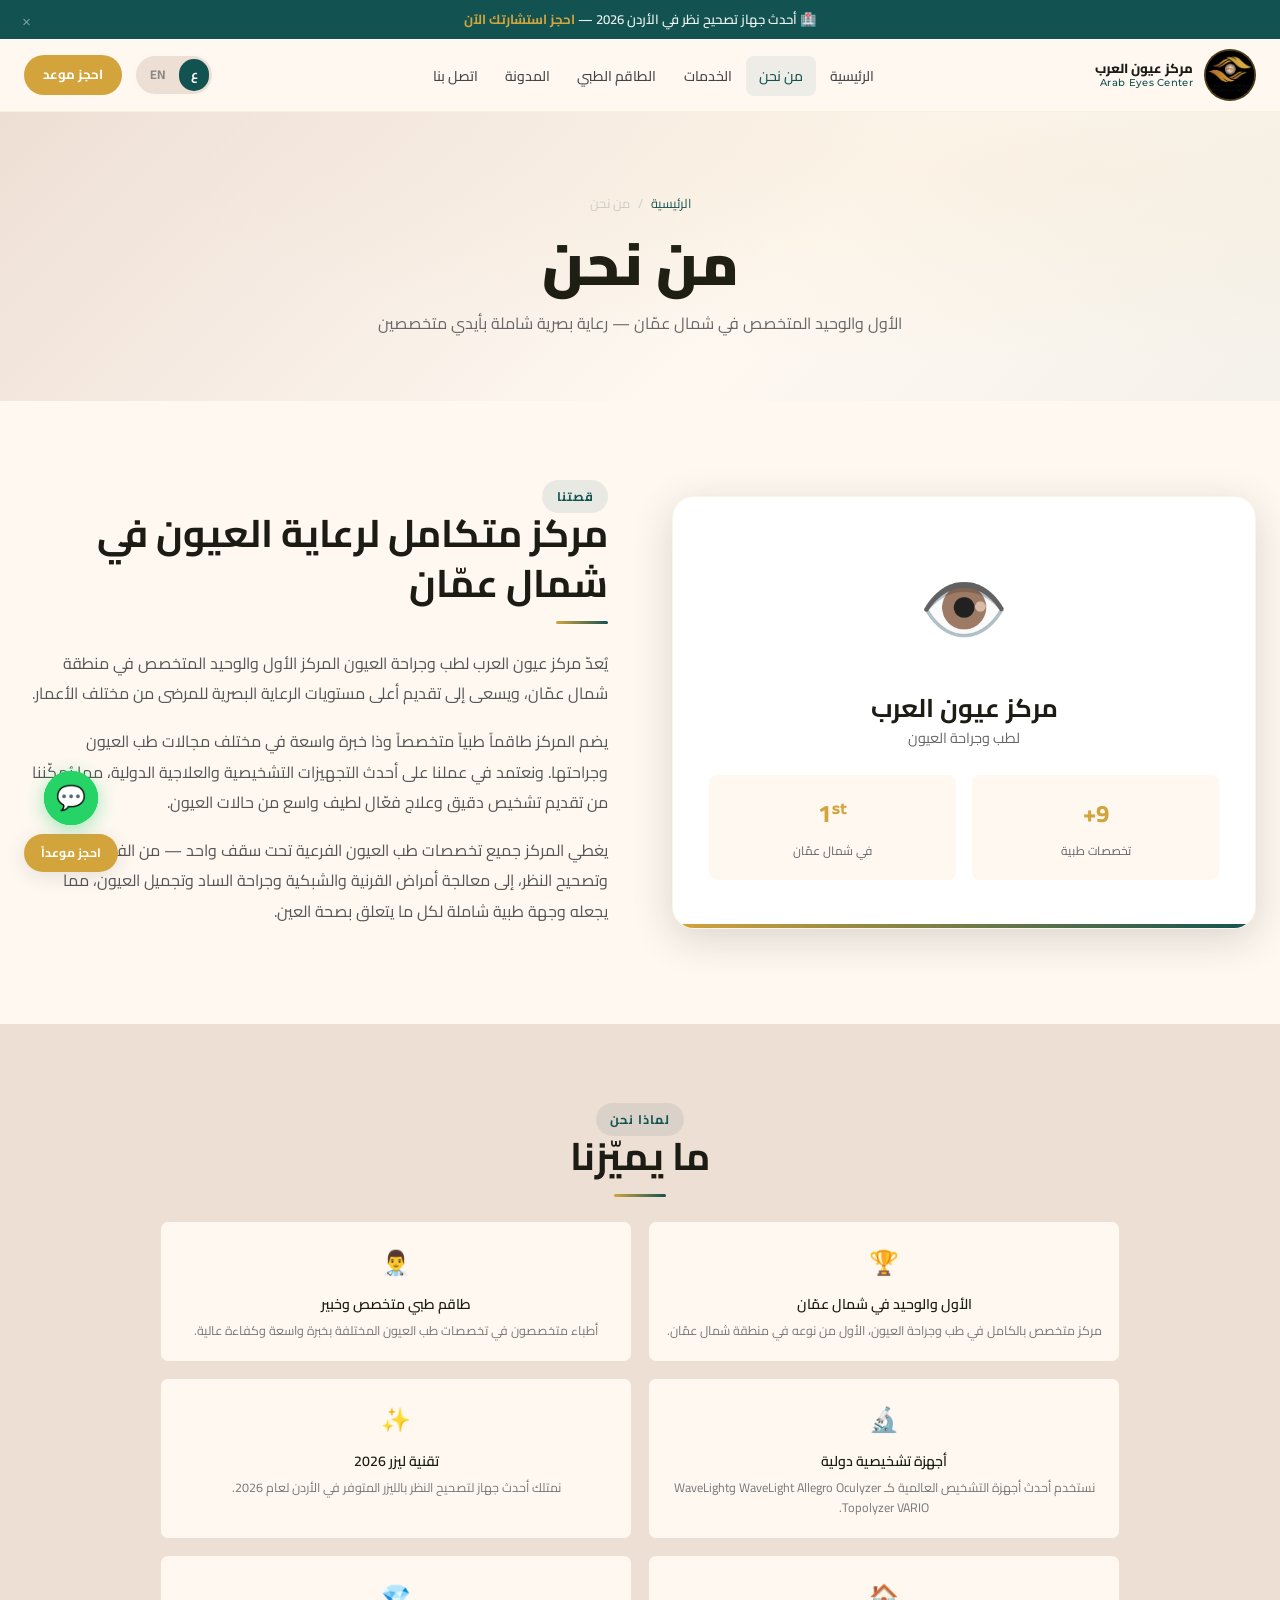
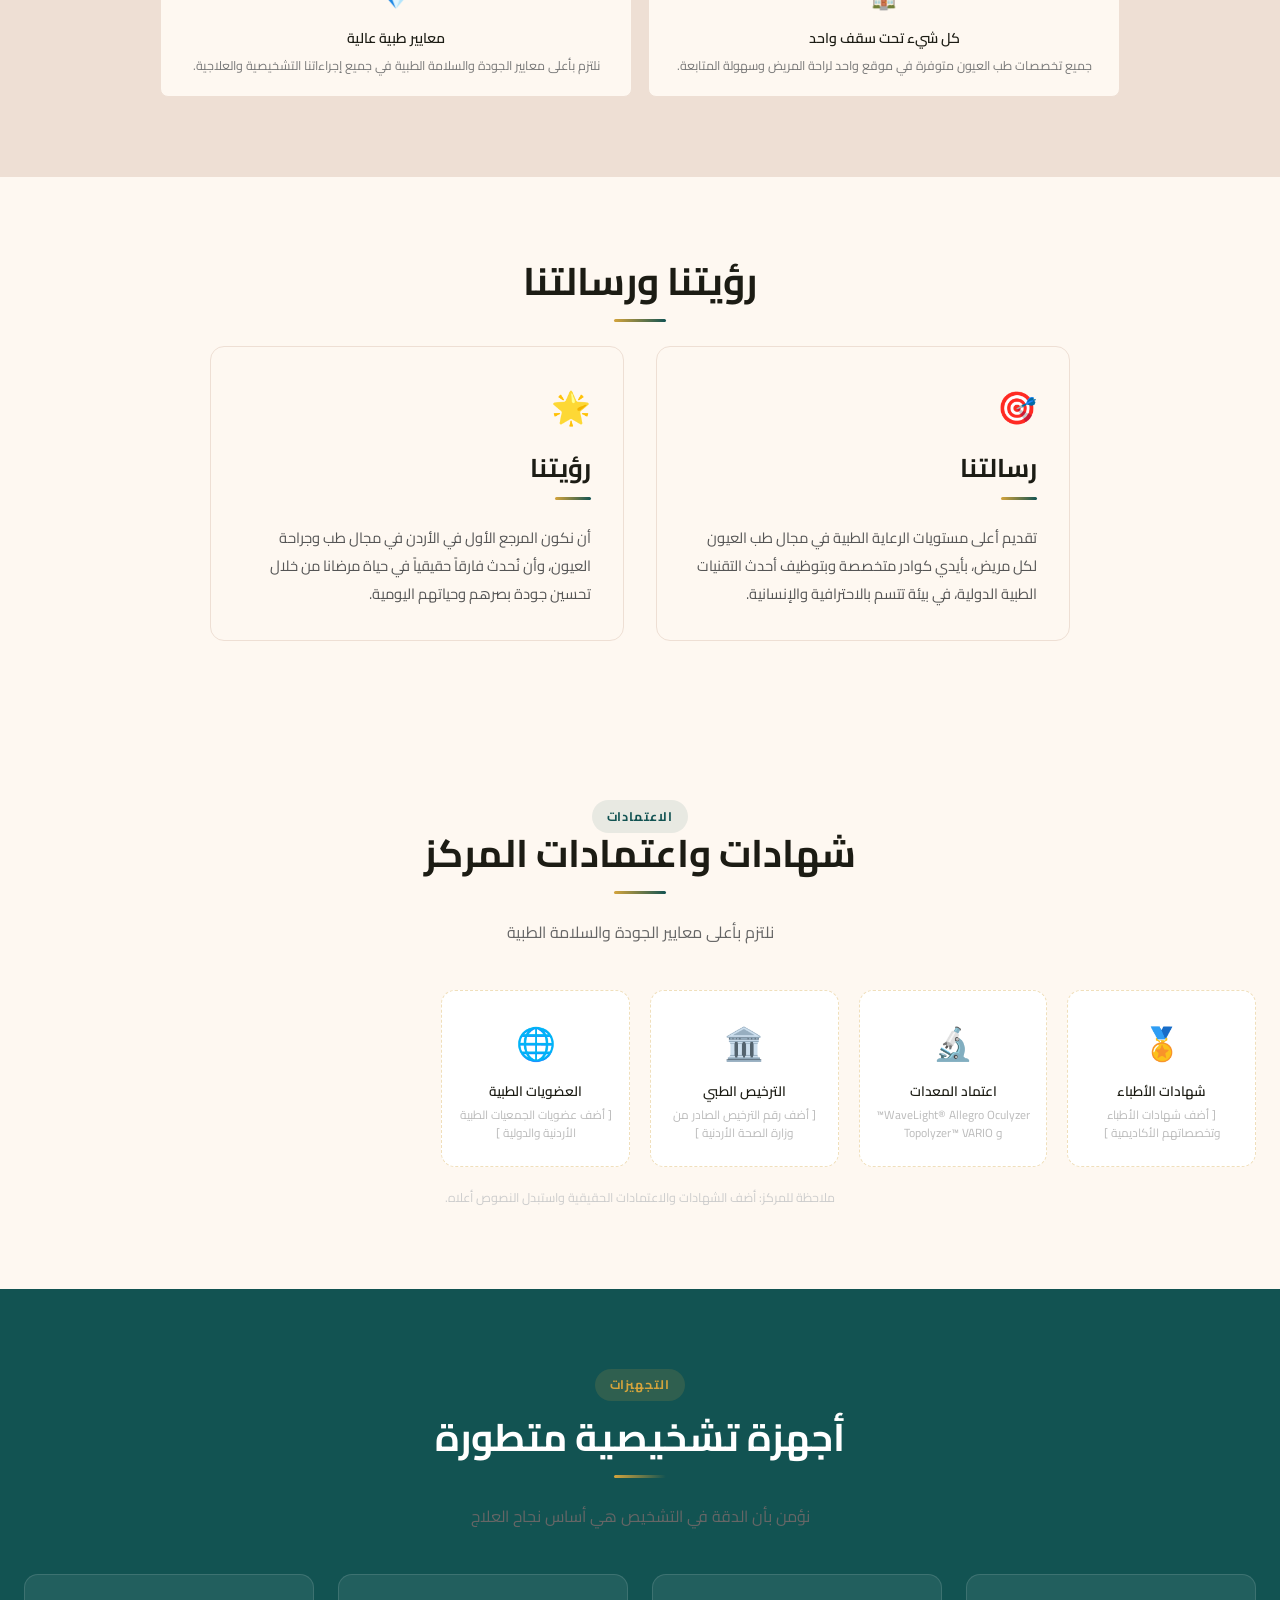
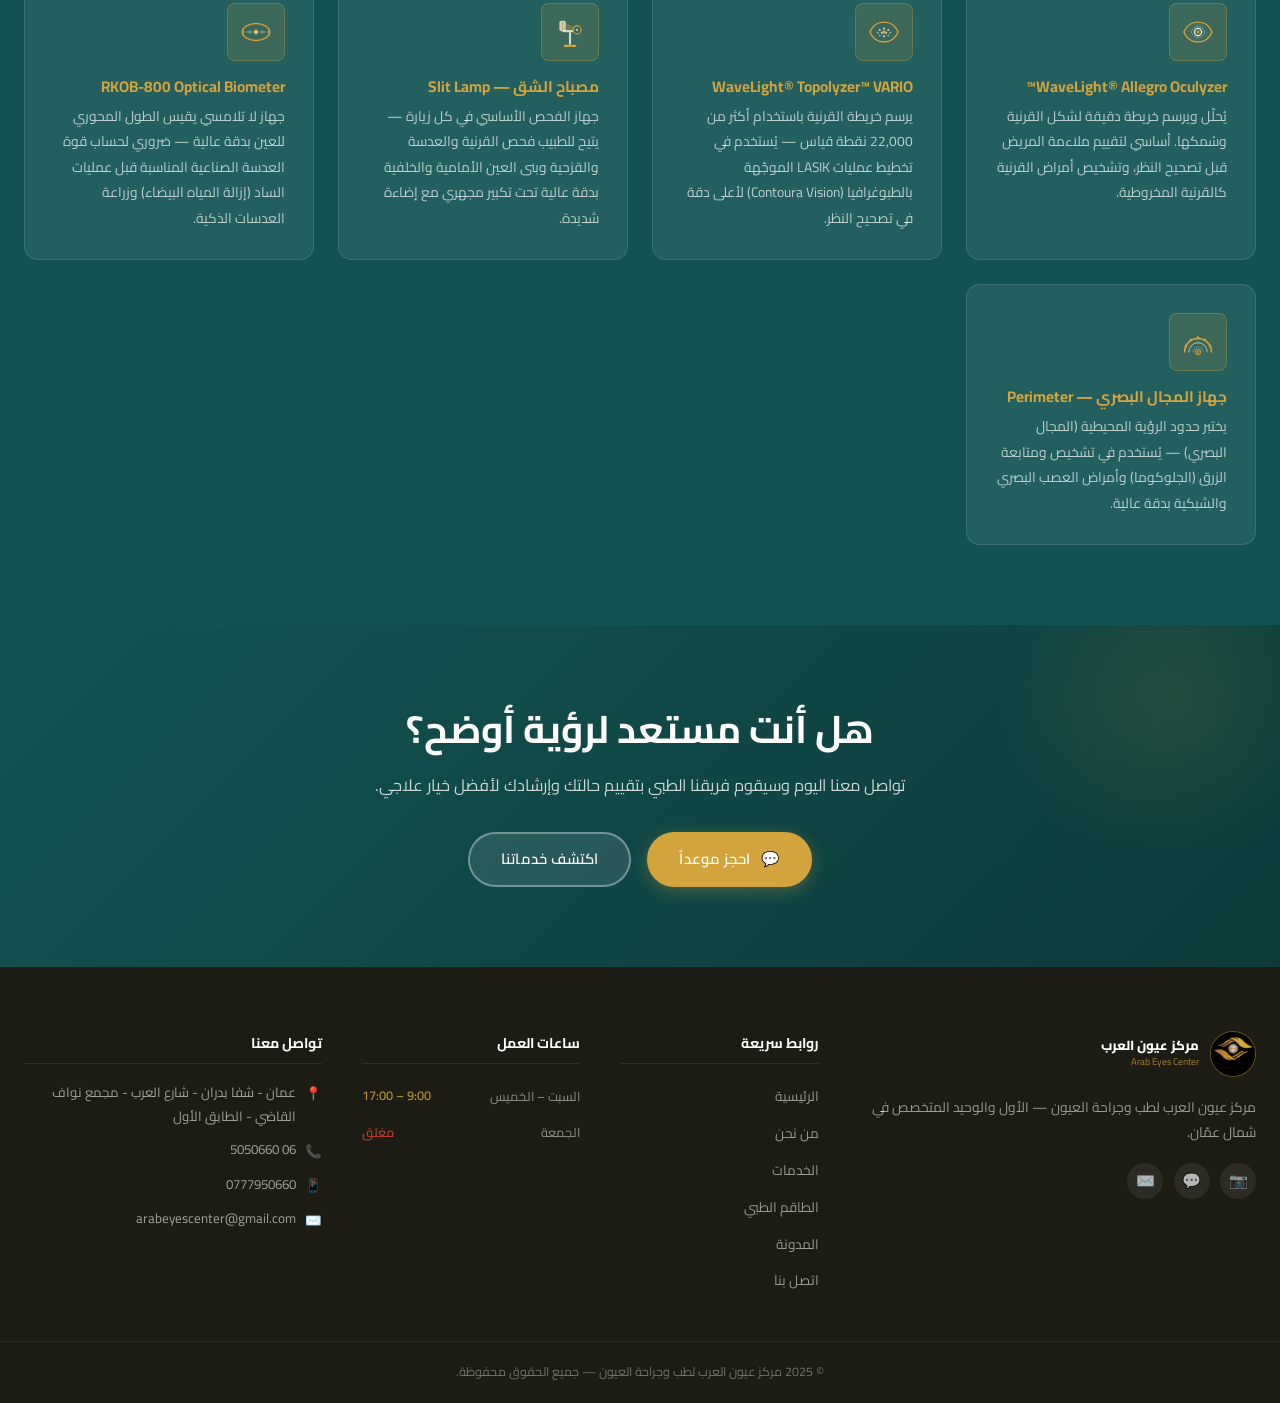
==== commit b42f10f1: "Add 5-device equipment section with SVG icons across all pages Replaced placeholder equipment blocks" ====
--- a/about.html
+++ b/about.html
@@ -278,20 +278,99 @@
       </p>
     </div>
     <div class="equip-cards">
+
       <div class="equip-card">
-        <p class="device-name">WaveLight® Allegro Oculyzer™</p>
-        <p>
-          <span class="lang-ar">جهاز متقدم لقياس وتحليل سطح القرنية بدقة فائقة. يُستخدم لتشخيص حالات القرنية المخروطية، تقييم ملاءمة عمليات الليزر، وتحليل شكل وبنية القرنية تفصيلياً.</span>
-          <span class="lang-en">An advanced device for precise corneal surface measurement and analysis. Used to diagnose keratoconus, evaluate candidacy for laser procedures, and provide detailed analysis of corneal shape and structure.</span>
-        </p>
-      </div>
+        <div class="equip-icon">
+          <svg viewBox="0 0 48 48" fill="none" xmlns="http://www.w3.org/2000/svg">
+            <path d="M4 24C8 15 15 10 24 10C33 10 40 15 44 24C40 33 33 38 24 38C15 38 8 33 4 24Z" stroke="#D4A43C" stroke-width="2" fill="none"/>
+            <ellipse cx="24" cy="24" rx="5" ry="5" stroke="rgba(255,255,255,.9)" stroke-width="1.8" fill="none"/>
+            <ellipse cx="24" cy="24" rx="9" ry="7.5" stroke="rgba(255,255,255,.6)" stroke-width="1.2" stroke-dasharray="2.5 1.5" fill="none"/>
+            <ellipse cx="24" cy="24" rx="13" ry="10" stroke="rgba(255,255,255,.3)" stroke-width="1" stroke-dasharray="2 2" fill="none"/>
+            <circle cx="24" cy="24" r="2" fill="#D4A43C"/>
+          </svg>
+        </div>
+        <div>
+          <p class="device-name">WaveLight® Allegro Oculyzer™</p>
+          <p><span class="lang-ar">يُحلّل ويرسم خريطة دقيقة لشكل القرنية وسُمكها. أساسي لتقييم ملاءمة المريض قبل تصحيح النظر، وتشخيص أمراض القرنية كالقرنية المخروطية.</span><span class="lang-en">Analyzes and maps corneal shape and thickness with high precision. Essential for evaluating patient candidacy before vision correction and diagnosing conditions such as keratoconus.</span></p>
+        </div>
+      </div>
+
       <div class="equip-card">
-        <p class="device-name">WaveLight® Topolyzer™ VARIO</p>
-        <p>
-          <span class="lang-ar">يرسم خريطة دقيقة لأكثر من 22,000 نقطة على سطح القرنية. يُستخدم في تخطيط عمليات LASIK الموجّهة بالطبوغرافيا (Contoura Vision) التي تُعطي أفضل نتائج تصحيح النظر من حيث الدقة والجودة البصرية.</span>
-          <span class="lang-en">Maps more than 22,000 data points on the corneal surface. Used in planning topography-guided LASIK (Contoura Vision) procedures that deliver optimal vision correction results in terms of precision and visual quality.</span>
-        </p>
-      </div>
+        <div class="equip-icon">
+          <svg viewBox="0 0 48 48" fill="none" xmlns="http://www.w3.org/2000/svg">
+            <path d="M4 24C8 15 15 10 24 10C33 10 40 15 44 24C40 33 33 38 24 38C15 38 8 33 4 24Z" stroke="#D4A43C" stroke-width="2" fill="none"/>
+            <circle cx="18" cy="21" r="1.3" fill="rgba(255,255,255,.85)"/><circle cx="24" cy="19" r="1.3" fill="rgba(255,255,255,.85)"/><circle cx="30" cy="21" r="1.3" fill="rgba(255,255,255,.85)"/>
+            <circle cx="15" cy="25" r="1.2" fill="rgba(255,255,255,.55)"/><circle cx="21" cy="25" r="1.3" fill="rgba(255,255,255,.85)"/><circle cx="27" cy="25" r="1.3" fill="rgba(255,255,255,.85)"/><circle cx="33" cy="25" r="1.2" fill="rgba(255,255,255,.55)"/>
+            <circle cx="18" cy="29" r="1.2" fill="rgba(255,255,255,.55)"/><circle cx="24" cy="30" r="1.3" fill="rgba(255,255,255,.85)"/><circle cx="30" cy="29" r="1.2" fill="rgba(255,255,255,.55)"/>
+            <circle cx="24" cy="24" r="2.5" fill="#D4A43C"/>
+          </svg>
+        </div>
+        <div>
+          <p class="device-name">WaveLight® Topolyzer™ VARIO</p>
+          <p><span class="lang-ar">يرسم خريطة القرنية باستخدام أكثر من 22,000 نقطة قياس — يُستخدم في تخطيط عمليات LASIK الموجّهة بالطبوغرافيا (Contoura Vision) لأعلى دقة في تصحيح النظر.</span><span class="lang-en">Maps the cornea using over 22,000 measurement points. Used for planning topography-guided LASIK (Contoura Vision) for the highest precision in vision correction outcomes.</span></p>
+        </div>
+      </div>
+
+      <div class="equip-card">
+        <div class="equip-icon">
+          <svg viewBox="0 0 48 48" fill="none" xmlns="http://www.w3.org/2000/svg">
+            <rect x="15" y="42" width="18" height="3" rx="1.5" fill="#D4A43C"/>
+            <rect x="22.5" y="24" width="3" height="18" rx="1.5" fill="rgba(255,255,255,.75)"/>
+            <rect x="13" y="21" width="16" height="3.5" rx="1.75" fill="rgba(255,255,255,.75)"/>
+            <rect x="9" y="8" width="9" height="15" rx="2.5" fill="rgba(255,255,255,.7)"/>
+            <line x1="13.5" y1="10" x2="13.5" y2="22" stroke="#D4A43C" stroke-width="1.8"/>
+            <path d="M18 11.5 L34 19 L34 23 L18 21Z" fill="#D4A43C" opacity=".3"/>
+            <circle cx="34" cy="21" r="5.5" stroke="#D4A43C" stroke-width="1.8" fill="rgba(18,83,82,.45)"/>
+            <circle cx="34" cy="21" r="2" fill="rgba(255,255,255,.55)"/>
+          </svg>
+        </div>
+        <div>
+          <p class="device-name"><span class="lang-ar">مصباح الشق — Slit Lamp</span><span class="lang-en">Slit Lamp — مصباح الشق</span></p>
+          <p><span class="lang-ar">جهاز الفحص الأساسي في كل زيارة — يتيح للطبيب فحص القرنية والعدسة والقزحية وبنى العين الأمامية والخلفية بدقة عالية تحت تكبير مجهري مع إضاءة شديدة.</span><span class="lang-en">The core examination device used in every visit — allows the doctor to examine the cornea, lens, iris, and eye structures in fine detail using high-intensity illumination and microscopic magnification.</span></p>
+        </div>
+      </div>
+
+      <div class="equip-card">
+        <div class="equip-icon">
+          <svg viewBox="0 0 48 48" fill="none" xmlns="http://www.w3.org/2000/svg">
+            <ellipse cx="24" cy="24" rx="19" ry="12" stroke="#D4A43C" stroke-width="2" fill="none"/>
+            <line x1="5" y1="24" x2="43" y2="24" stroke="rgba(255,255,255,.5)" stroke-width="1.2" stroke-dasharray="3 2"/>
+            <line x1="5" y1="20" x2="5" y2="28" stroke="#D4A43C" stroke-width="2"/>
+            <line x1="43" y1="20" x2="43" y2="28" stroke="#D4A43C" stroke-width="2"/>
+            <line x1="15" y1="22" x2="15" y2="26" stroke="rgba(255,255,255,.65)" stroke-width="1.2"/>
+            <line x1="24" y1="21" x2="24" y2="27" stroke="rgba(255,255,255,.65)" stroke-width="1.2"/>
+            <line x1="33" y1="22" x2="33" y2="26" stroke="rgba(255,255,255,.65)" stroke-width="1.2"/>
+            <circle cx="24" cy="24" r="3.5" fill="#D4A43C" opacity=".85"/>
+            <circle cx="24" cy="24" r="1.5" fill="rgba(255,255,255,.9)"/>
+          </svg>
+        </div>
+        <div>
+          <p class="device-name">RKOB-800 Optical Biometer</p>
+          <p><span class="lang-ar">جهاز لا تلامسي يقيس الطول المحوري للعين بدقة عالية — ضروري لحساب قوة العدسة الصناعية المناسبة قبل عمليات الساد (إزالة المياه البيضاء) وزراعة العدسات الذكية.</span><span class="lang-en">A non-contact device that precisely measures the axial length of the eye. Essential for calculating the correct intraocular lens power before cataract surgery and premium lens implantation.</span></p>
+        </div>
+      </div>
+
+      <div class="equip-card">
+        <div class="equip-icon">
+          <svg viewBox="0 0 48 48" fill="none" xmlns="http://www.w3.org/2000/svg">
+            <path d="M5 38 A19 19 0 0 1 43 38" stroke="#D4A43C" stroke-width="2.2" fill="none" stroke-linecap="round"/>
+            <path d="M11 38 A13 13 0 0 1 37 38" stroke="rgba(255,255,255,.6)" stroke-width="1.4" fill="none" stroke-linecap="round"/>
+            <path d="M17 38 A7 7 0 0 1 31 38" stroke="rgba(255,255,255,.35)" stroke-width="1" fill="none" stroke-linecap="round"/>
+            <circle cx="7" cy="30" r="2" fill="#D4A43C" opacity=".65"/>
+            <circle cx="14" cy="21" r="2" fill="#D4A43C" opacity=".75"/>
+            <circle cx="24" cy="18" r="2" fill="#D4A43C" opacity=".9"/>
+            <circle cx="34" cy="21" r="2" fill="#D4A43C" opacity=".75"/>
+            <circle cx="41" cy="30" r="2" fill="#D4A43C" opacity=".65"/>
+            <circle cx="24" cy="38" r="3.5" fill="rgba(18,83,82,.6)" stroke="#D4A43C" stroke-width="1.5"/>
+            <circle cx="24" cy="38" r="1.5" fill="#D4A43C"/>
+          </svg>
+        </div>
+        <div>
+          <p class="device-name"><span class="lang-ar">جهاز المجال البصري — Perimeter</span><span class="lang-en">Perimeter — Visual Field Analyzer</span></p>
+          <p><span class="lang-ar">يختبر حدود الرؤية المحيطية (المجال البصري) — يُستخدم في تشخيص ومتابعة الزرق (الجلوكوما) وأمراض العصب البصري والشبكية بدقة عالية.</span><span class="lang-en">Tests the boundaries of peripheral vision. Used to diagnose and monitor glaucoma, optic nerve conditions, and retinal diseases with high accuracy.</span></p>
+        </div>
+      </div>
+
     </div>
   </div>
 </section>
--- a/css/styles.css
+++ b/css/styles.css
@@ -612,23 +612,42 @@
    ================================================ */
 .equip-cards {
   display: grid;
-  grid-template-columns: repeat(auto-fit, minmax(300px, 1fr));
-  gap: 2rem;
+  grid-template-columns: repeat(auto-fill, minmax(260px, 1fr));
+  gap: 1.5rem;
   margin-top: 2rem;
 }
 .equip-card {
   background: rgba(255,255,255,.07);
-  border: 1px solid rgba(255,255,255,.14);
+  border: 1px solid rgba(255,255,255,.12);
   border-radius: var(--radius-md);
-  padding: 2rem;
-}
+  padding: 1.75rem;
+  display: flex;
+  flex-direction: column;
+  gap: 1rem;
+  transition: var(--transition);
+}
+.equip-card:hover {
+  background: rgba(255,255,255,.12);
+  border-color: rgba(212,164,60,.4);
+  transform: translateY(-4px);
+}
+.equip-icon {
+  width: 58px; height: 58px;
+  background: rgba(212,164,60,.14);
+  border: 1px solid rgba(212,164,60,.3);
+  border-radius: var(--radius-sm);
+  display: flex; align-items: center; justify-content: center;
+  flex-shrink: 0;
+}
+.equip-icon svg { width: 34px; height: 34px; }
 .equip-card .device-name {
-  font-size: 1rem;
+  font-size: .96rem;
   font-weight: 700;
   color: var(--gold);
-  margin-bottom: .65rem;
-}
-.equip-card p { font-size: .88rem; color: rgba(255,255,255,.72); line-height: 1.8; }
+  margin-bottom: .45rem;
+  line-height: 1.3;
+}
+.equip-card p { font-size: .86rem; color: rgba(255,255,255,.7); line-height: 1.85; }
 
 /* ================================================
    CTA BANNER
@@ -1314,8 +1333,7 @@
 .testimonial-card:hover { transform: translateY(-4px); box-shadow: var(--shadow-md); }
 .t-stars { color: var(--gold); font-size: .9rem; letter-spacing: .15em; }
 .t-quote {
-  flex: 1; border: 1.5px dashed rgba(212,164,60,.25); border-radius: var(--radius-sm);
-  padding: .85rem; text-align: center; color: #bbb; font-size: .8rem; line-height: 1.75;
+  flex: 1; line-height: 1.85; font-size: .88rem; color: #555; font-style: italic;
 }
 .t-reviewer {
   display: flex; align-items: center; gap: .75rem;
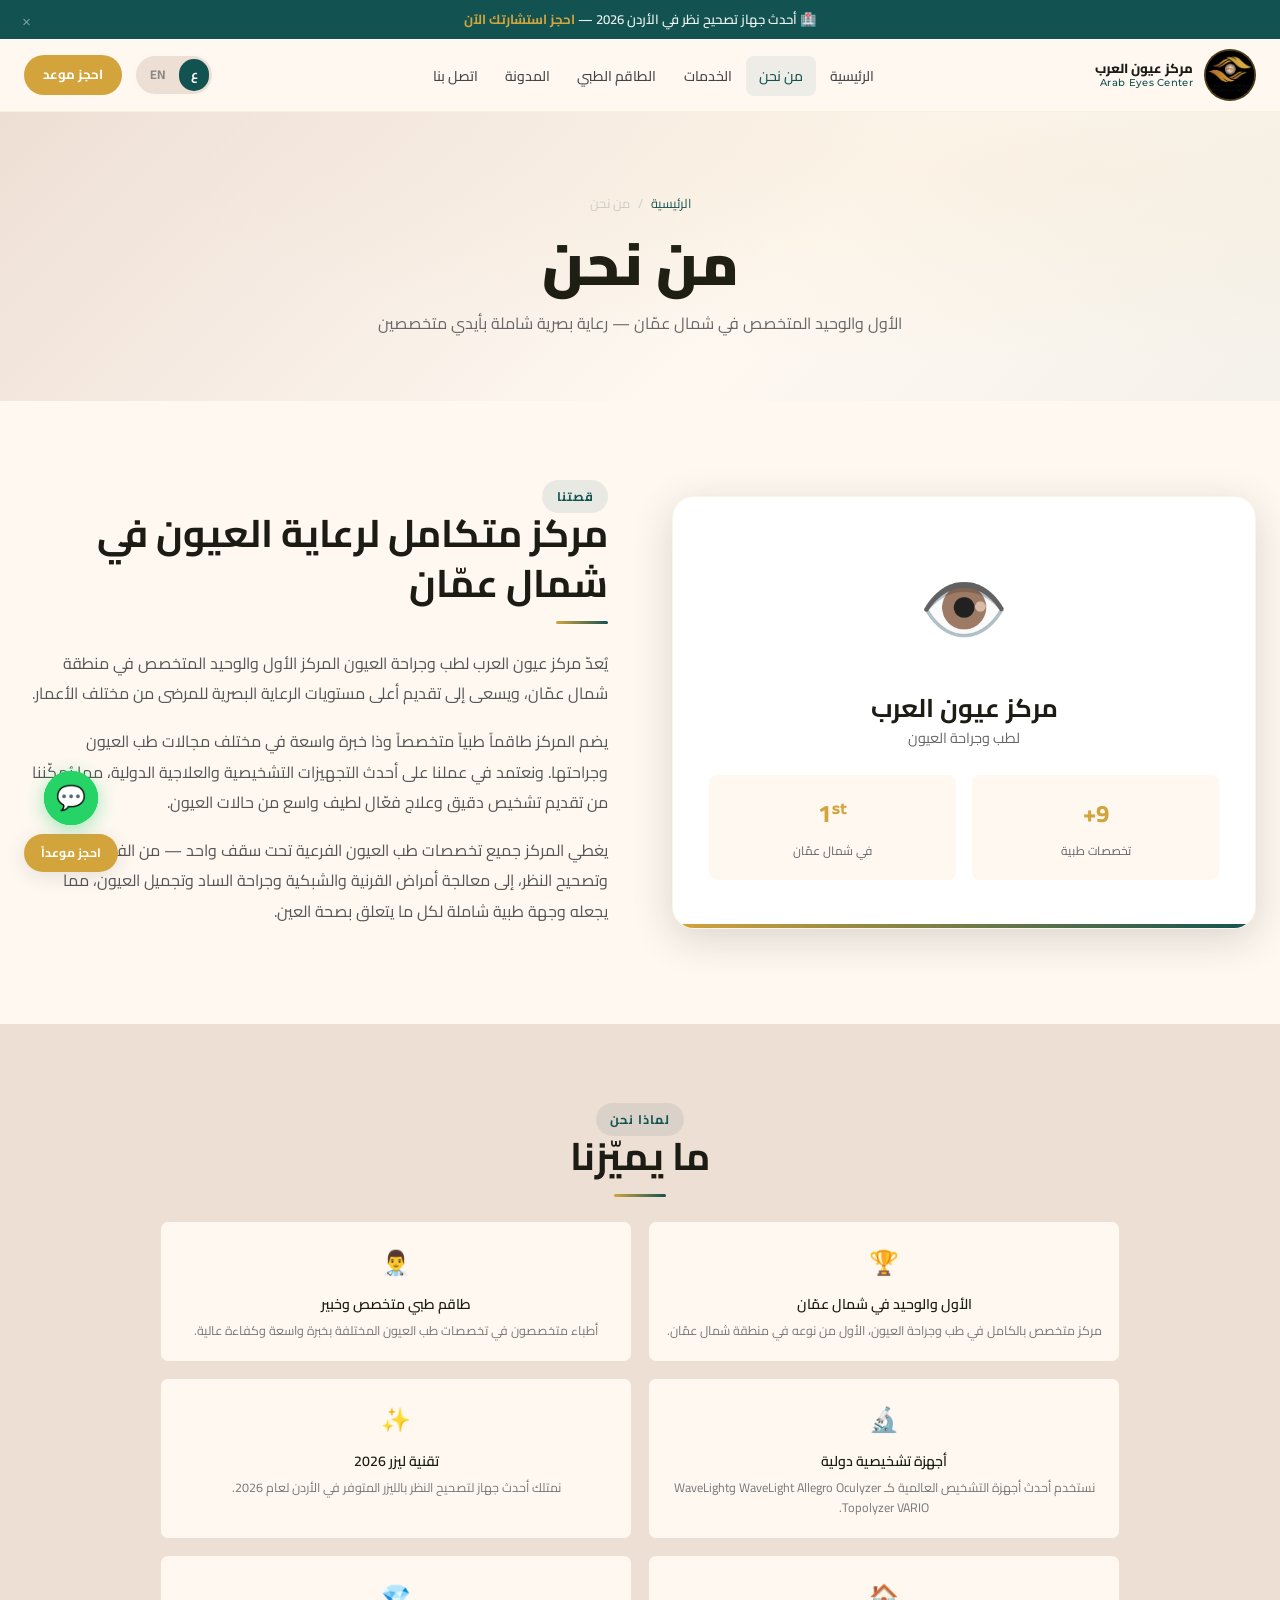
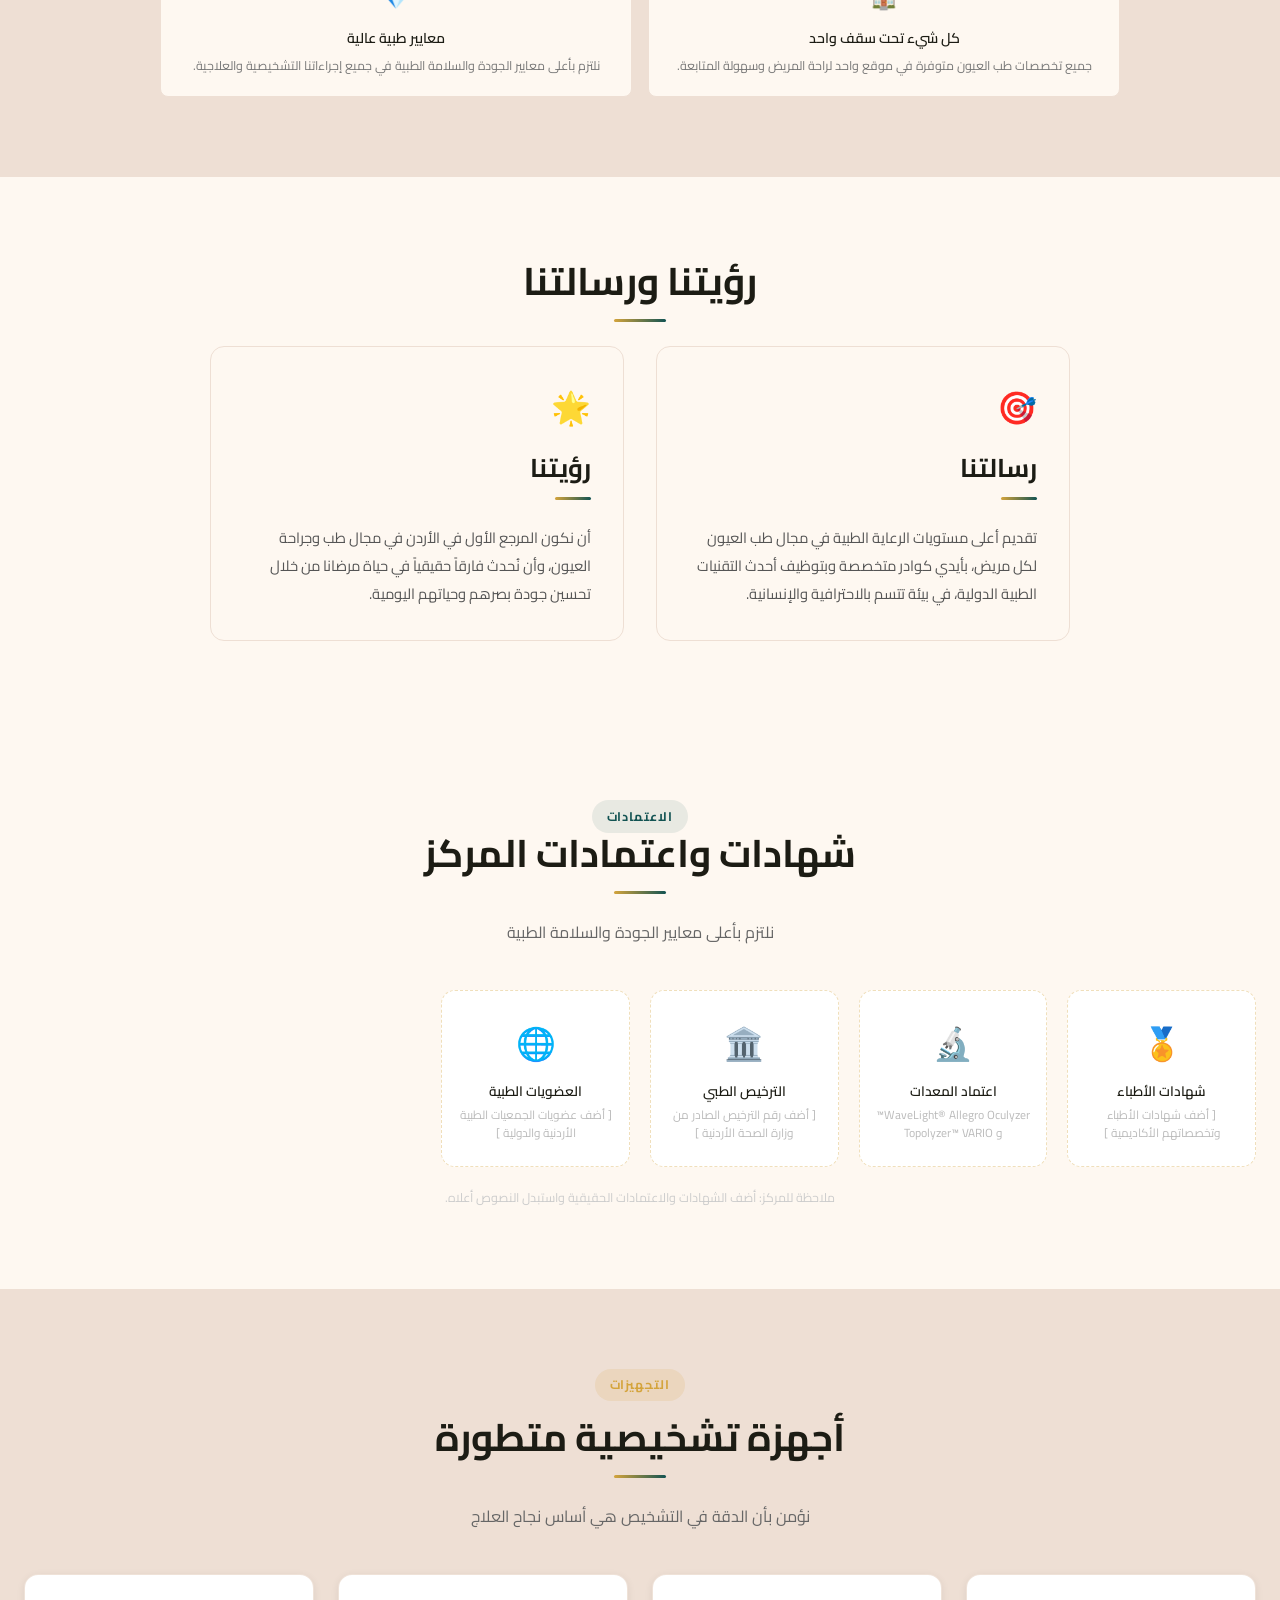
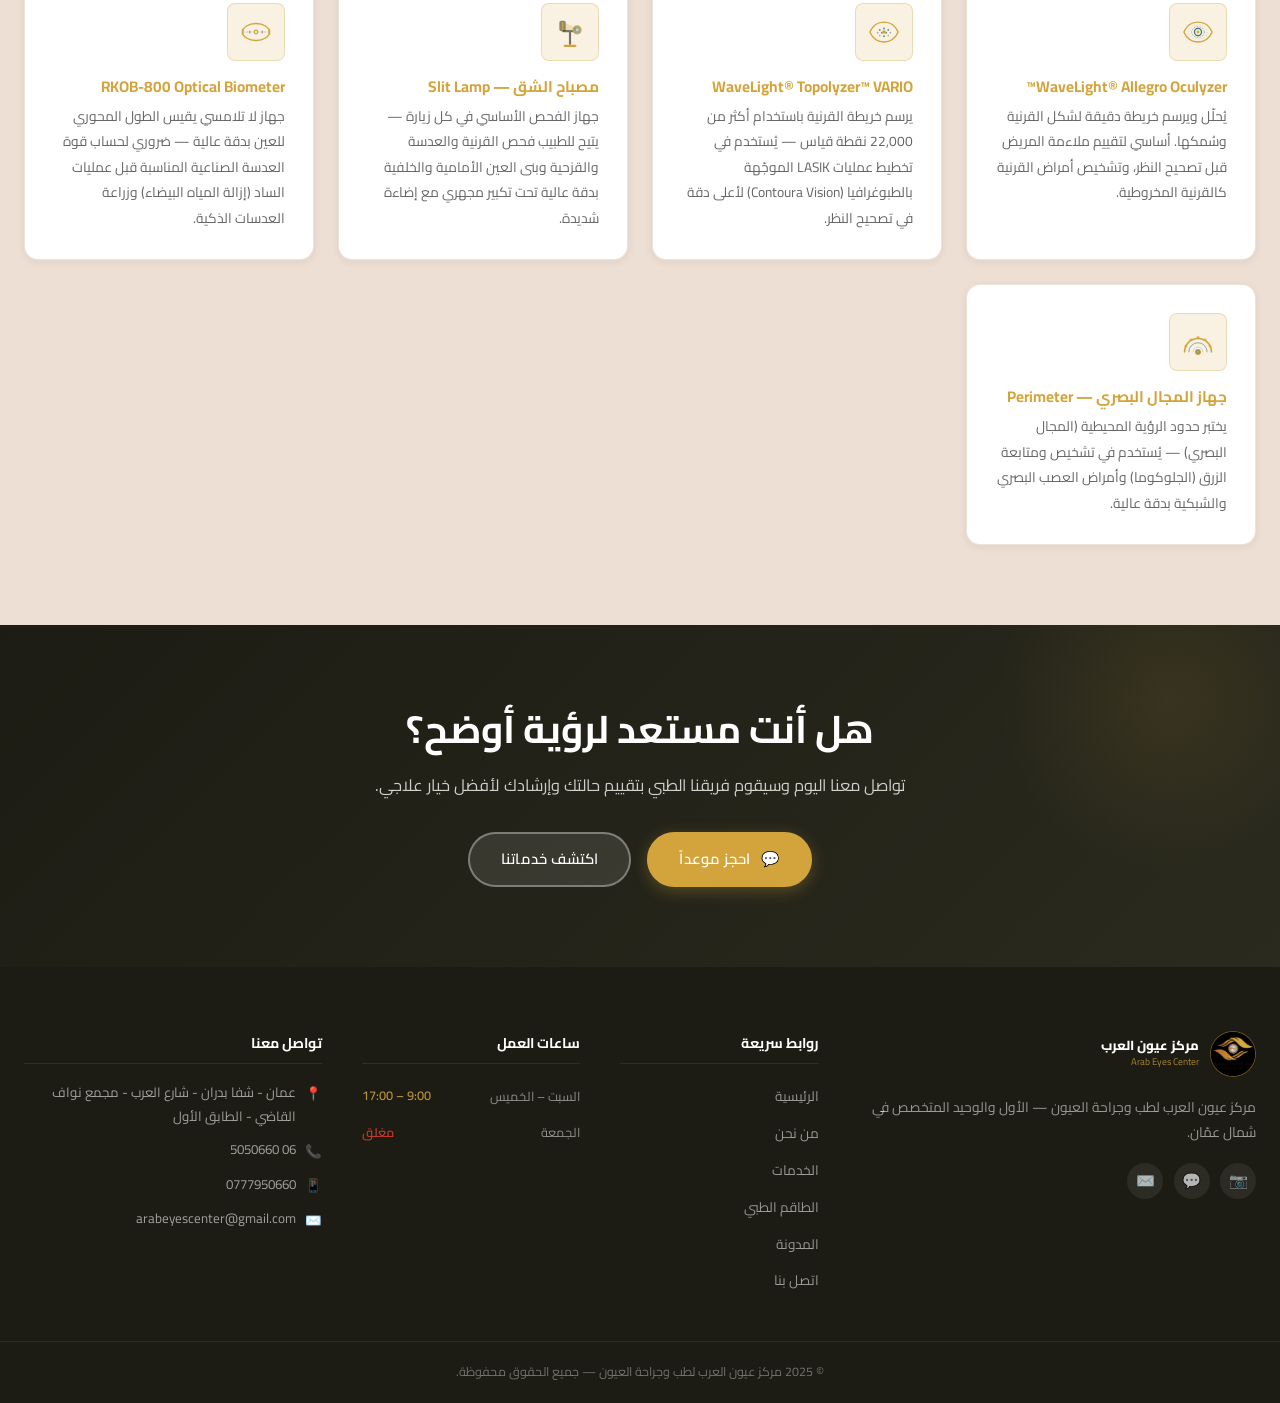
==== commit 631bb0e6: "Color audit: remove large teal blocks, fix equipment section to light bg - Equipment sections (index" ====
--- a/about.html
+++ b/about.html
@@ -261,13 +261,13 @@
 </section>
 
 <!-- EQUIPMENT -->
-<section class="section section-teal" aria-labelledby="equip-about-heading">
+<section class="section section-alt" aria-labelledby="equip-about-heading">
   <div class="container">
     <div class="text-center">
       <span class="section-tag" style="background:rgba(212,164,60,.15);color:var(--gold);">
         <span class="lang-ar">التجهيزات</span><span class="lang-en">Equipment</span>
       </span>
-      <h2 class="section-title" id="equip-about-heading" style="color:var(--white);">
+      <h2 class="section-title" id="equip-about-heading">
         <span class="lang-ar">أجهزة تشخيصية متطورة</span>
         <span class="lang-en">Advanced Diagnostic Equipment</span>
       </h2>
@@ -283,9 +283,9 @@
         <div class="equip-icon">
           <svg viewBox="0 0 48 48" fill="none" xmlns="http://www.w3.org/2000/svg">
             <path d="M4 24C8 15 15 10 24 10C33 10 40 15 44 24C40 33 33 38 24 38C15 38 8 33 4 24Z" stroke="#D4A43C" stroke-width="2" fill="none"/>
-            <ellipse cx="24" cy="24" rx="5" ry="5" stroke="rgba(255,255,255,.9)" stroke-width="1.8" fill="none"/>
-            <ellipse cx="24" cy="24" rx="9" ry="7.5" stroke="rgba(255,255,255,.6)" stroke-width="1.2" stroke-dasharray="2.5 1.5" fill="none"/>
-            <ellipse cx="24" cy="24" rx="13" ry="10" stroke="rgba(255,255,255,.3)" stroke-width="1" stroke-dasharray="2 2" fill="none"/>
+            <ellipse cx="24" cy="24" rx="5" ry="5" stroke="rgba(18,83,82,.8)" stroke-width="1.8" fill="none"/>
+            <ellipse cx="24" cy="24" rx="9" ry="7.5" stroke="rgba(18,83,82,.45)" stroke-width="1.2" stroke-dasharray="2.5 1.5" fill="none"/>
+            <ellipse cx="24" cy="24" rx="13" ry="10" stroke="rgba(18,83,82,.2)" stroke-width="1" stroke-dasharray="2 2" fill="none"/>
             <circle cx="24" cy="24" r="2" fill="#D4A43C"/>
           </svg>
         </div>
@@ -299,9 +299,9 @@
         <div class="equip-icon">
           <svg viewBox="0 0 48 48" fill="none" xmlns="http://www.w3.org/2000/svg">
             <path d="M4 24C8 15 15 10 24 10C33 10 40 15 44 24C40 33 33 38 24 38C15 38 8 33 4 24Z" stroke="#D4A43C" stroke-width="2" fill="none"/>
-            <circle cx="18" cy="21" r="1.3" fill="rgba(255,255,255,.85)"/><circle cx="24" cy="19" r="1.3" fill="rgba(255,255,255,.85)"/><circle cx="30" cy="21" r="1.3" fill="rgba(255,255,255,.85)"/>
-            <circle cx="15" cy="25" r="1.2" fill="rgba(255,255,255,.55)"/><circle cx="21" cy="25" r="1.3" fill="rgba(255,255,255,.85)"/><circle cx="27" cy="25" r="1.3" fill="rgba(255,255,255,.85)"/><circle cx="33" cy="25" r="1.2" fill="rgba(255,255,255,.55)"/>
-            <circle cx="18" cy="29" r="1.2" fill="rgba(255,255,255,.55)"/><circle cx="24" cy="30" r="1.3" fill="rgba(255,255,255,.85)"/><circle cx="30" cy="29" r="1.2" fill="rgba(255,255,255,.55)"/>
+            <circle cx="18" cy="21" r="1.3" fill="rgba(18,83,82,.65)"/><circle cx="24" cy="19" r="1.3" fill="rgba(18,83,82,.65)"/><circle cx="30" cy="21" r="1.3" fill="rgba(18,83,82,.65)"/>
+            <circle cx="15" cy="25" r="1.2" fill="rgba(18,83,82,.4)"/><circle cx="21" cy="25" r="1.3" fill="rgba(18,83,82,.65)"/><circle cx="27" cy="25" r="1.3" fill="rgba(18,83,82,.65)"/><circle cx="33" cy="25" r="1.2" fill="rgba(18,83,82,.4)"/>
+            <circle cx="18" cy="29" r="1.2" fill="rgba(18,83,82,.4)"/><circle cx="24" cy="30" r="1.3" fill="rgba(18,83,82,.65)"/><circle cx="30" cy="29" r="1.2" fill="rgba(18,83,82,.4)"/>
             <circle cx="24" cy="24" r="2.5" fill="#D4A43C"/>
           </svg>
         </div>
@@ -315,9 +315,9 @@
         <div class="equip-icon">
           <svg viewBox="0 0 48 48" fill="none" xmlns="http://www.w3.org/2000/svg">
             <rect x="15" y="42" width="18" height="3" rx="1.5" fill="#D4A43C"/>
-            <rect x="22.5" y="24" width="3" height="18" rx="1.5" fill="rgba(255,255,255,.75)"/>
-            <rect x="13" y="21" width="16" height="3.5" rx="1.75" fill="rgba(255,255,255,.75)"/>
-            <rect x="9" y="8" width="9" height="15" rx="2.5" fill="rgba(255,255,255,.7)"/>
+            <rect x="22.5" y="24" width="3" height="18" rx="1.5" fill="rgba(28,28,20,.6)"/>
+            <rect x="13" y="21" width="16" height="3.5" rx="1.75" fill="rgba(28,28,20,.6)"/>
+            <rect x="9" y="8" width="9" height="15" rx="2.5" fill="rgba(28,28,20,.5)"/>
             <line x1="13.5" y1="10" x2="13.5" y2="22" stroke="#D4A43C" stroke-width="1.8"/>
             <path d="M18 11.5 L34 19 L34 23 L18 21Z" fill="#D4A43C" opacity=".3"/>
             <circle cx="34" cy="21" r="5.5" stroke="#D4A43C" stroke-width="1.8" fill="rgba(18,83,82,.45)"/>
@@ -334,12 +334,12 @@
         <div class="equip-icon">
           <svg viewBox="0 0 48 48" fill="none" xmlns="http://www.w3.org/2000/svg">
             <ellipse cx="24" cy="24" rx="19" ry="12" stroke="#D4A43C" stroke-width="2" fill="none"/>
-            <line x1="5" y1="24" x2="43" y2="24" stroke="rgba(255,255,255,.5)" stroke-width="1.2" stroke-dasharray="3 2"/>
+            <line x1="5" y1="24" x2="43" y2="24" stroke="rgba(28,28,20,.28)" stroke-width="1.2" stroke-dasharray="3 2"/>
             <line x1="5" y1="20" x2="5" y2="28" stroke="#D4A43C" stroke-width="2"/>
             <line x1="43" y1="20" x2="43" y2="28" stroke="#D4A43C" stroke-width="2"/>
-            <line x1="15" y1="22" x2="15" y2="26" stroke="rgba(255,255,255,.65)" stroke-width="1.2"/>
-            <line x1="24" y1="21" x2="24" y2="27" stroke="rgba(255,255,255,.65)" stroke-width="1.2"/>
-            <line x1="33" y1="22" x2="33" y2="26" stroke="rgba(255,255,255,.65)" stroke-width="1.2"/>
+            <line x1="15" y1="22" x2="15" y2="26" stroke="rgba(28,28,20,.5)" stroke-width="1.2"/>
+            <line x1="24" y1="21" x2="24" y2="27" stroke="rgba(28,28,20,.5)" stroke-width="1.2"/>
+            <line x1="33" y1="22" x2="33" y2="26" stroke="rgba(28,28,20,.5)" stroke-width="1.2"/>
             <circle cx="24" cy="24" r="3.5" fill="#D4A43C" opacity=".85"/>
             <circle cx="24" cy="24" r="1.5" fill="rgba(255,255,255,.9)"/>
           </svg>
@@ -354,8 +354,8 @@
         <div class="equip-icon">
           <svg viewBox="0 0 48 48" fill="none" xmlns="http://www.w3.org/2000/svg">
             <path d="M5 38 A19 19 0 0 1 43 38" stroke="#D4A43C" stroke-width="2.2" fill="none" stroke-linecap="round"/>
-            <path d="M11 38 A13 13 0 0 1 37 38" stroke="rgba(255,255,255,.6)" stroke-width="1.4" fill="none" stroke-linecap="round"/>
-            <path d="M17 38 A7 7 0 0 1 31 38" stroke="rgba(255,255,255,.35)" stroke-width="1" fill="none" stroke-linecap="round"/>
+            <path d="M11 38 A13 13 0 0 1 37 38" stroke="rgba(18,83,82,.45)" stroke-width="1.4" fill="none" stroke-linecap="round"/>
+            <path d="M17 38 A7 7 0 0 1 31 38" stroke="rgba(18,83,82,.22)" stroke-width="1" fill="none" stroke-linecap="round"/>
             <circle cx="7" cy="30" r="2" fill="#D4A43C" opacity=".65"/>
             <circle cx="14" cy="21" r="2" fill="#D4A43C" opacity=".75"/>
             <circle cx="24" cy="18" r="2" fill="#D4A43C" opacity=".9"/>
--- a/css/styles.css
+++ b/css/styles.css
@@ -440,7 +440,7 @@
   border: 1px solid rgba(212,164,60,.12);
 }
 .hero-card-header {
-  background: linear-gradient(135deg, var(--teal), var(--teal-light));
+  background: linear-gradient(135deg, var(--charcoal), #2a2a1e);
   padding: 2rem 1.75rem;
   text-align: center;
   color: var(--white);
@@ -617,19 +617,21 @@
   margin-top: 2rem;
 }
 .equip-card {
-  background: rgba(255,255,255,.07);
-  border: 1px solid rgba(255,255,255,.12);
+  background: var(--white);
+  border: 1px solid rgba(238,223,212,.9);
   border-radius: var(--radius-md);
   padding: 1.75rem;
   display: flex;
   flex-direction: column;
   gap: 1rem;
   transition: var(--transition);
+  box-shadow: var(--shadow-sm);
 }
 .equip-card:hover {
-  background: rgba(255,255,255,.12);
+  background: var(--ivory);
   border-color: rgba(212,164,60,.4);
   transform: translateY(-4px);
+  box-shadow: var(--shadow-md);
 }
 .equip-icon {
   width: 58px; height: 58px;
@@ -647,13 +649,13 @@
   margin-bottom: .45rem;
   line-height: 1.3;
 }
-.equip-card p { font-size: .86rem; color: rgba(255,255,255,.7); line-height: 1.85; }
+.equip-card p { font-size: .86rem; color: #666; line-height: 1.85; }
 
 /* ================================================
    CTA BANNER
    ================================================ */
 .cta-banner {
-  background: linear-gradient(135deg, var(--teal) 0%, #0d3b3a 100%);
+  background: linear-gradient(135deg, var(--charcoal) 0%, #2a2a1e 100%);
   padding: 5rem 1.5rem;
   text-align: center;
   position: relative;
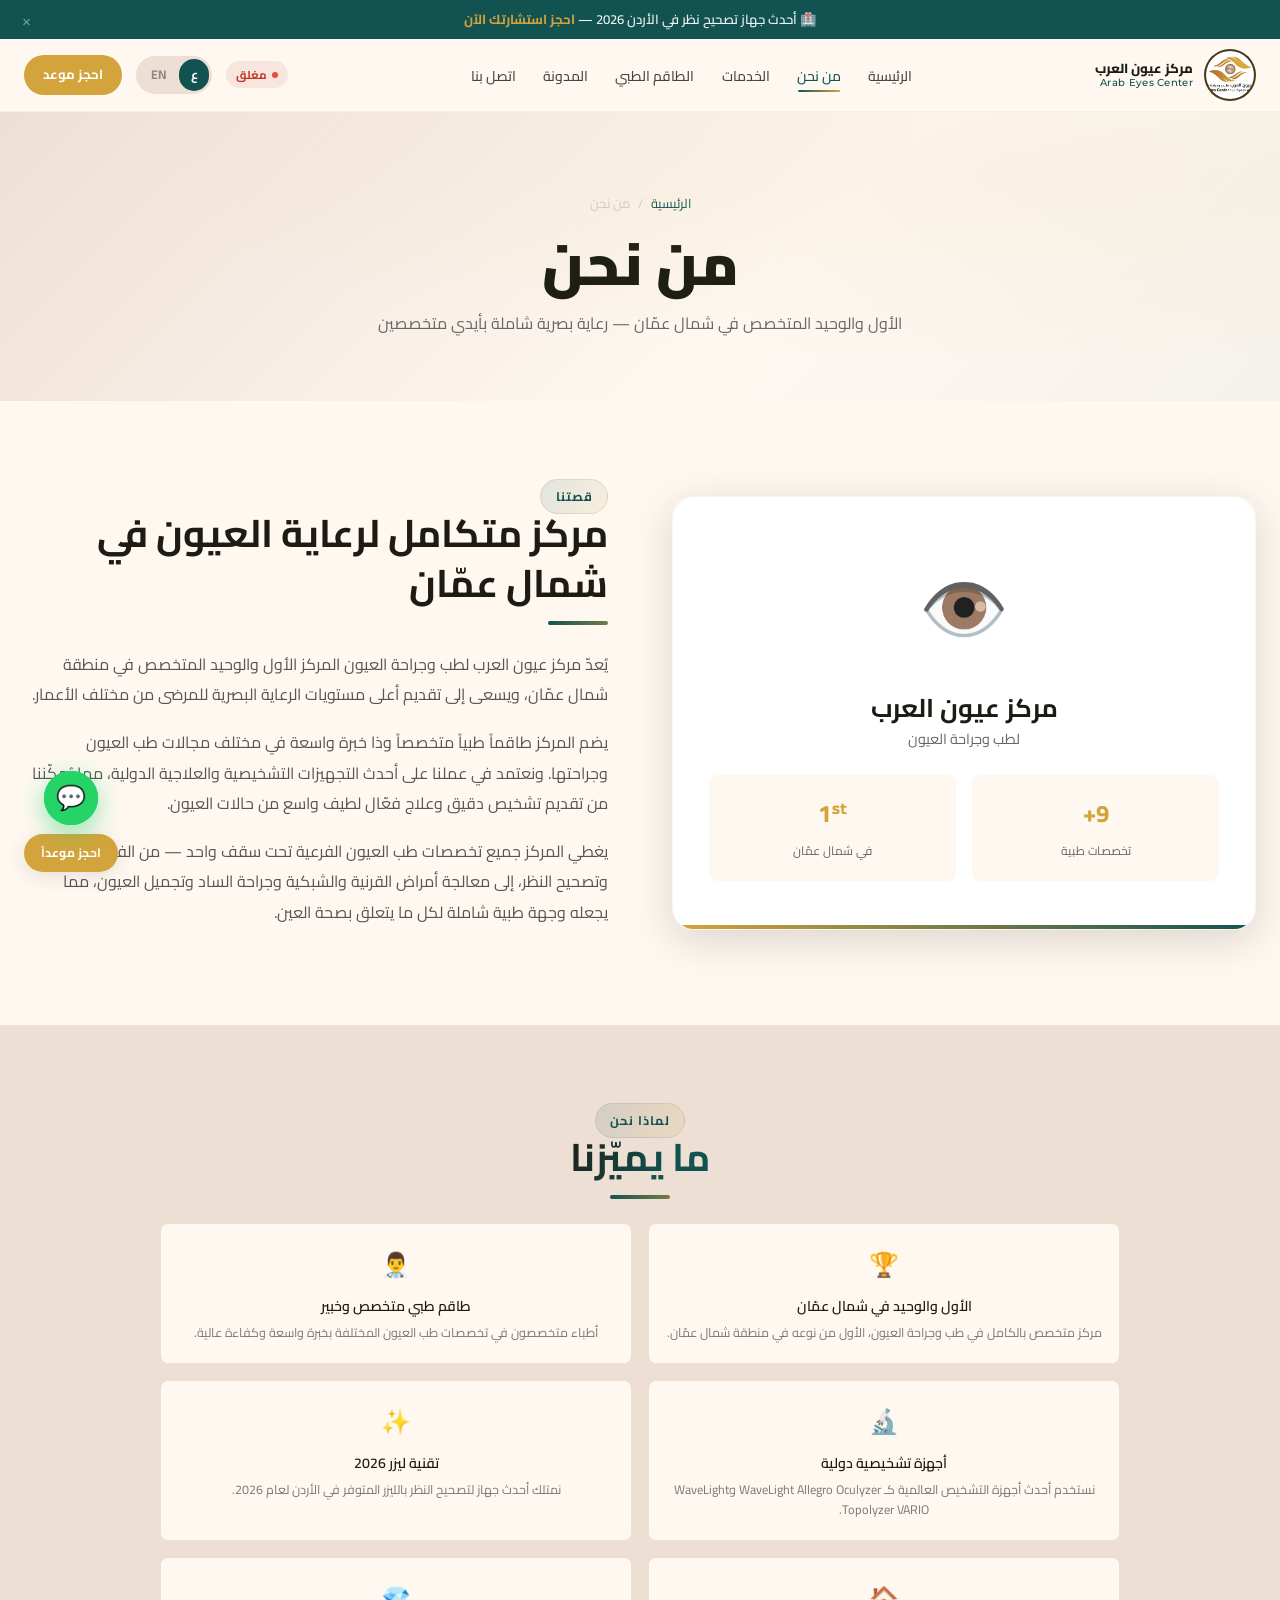
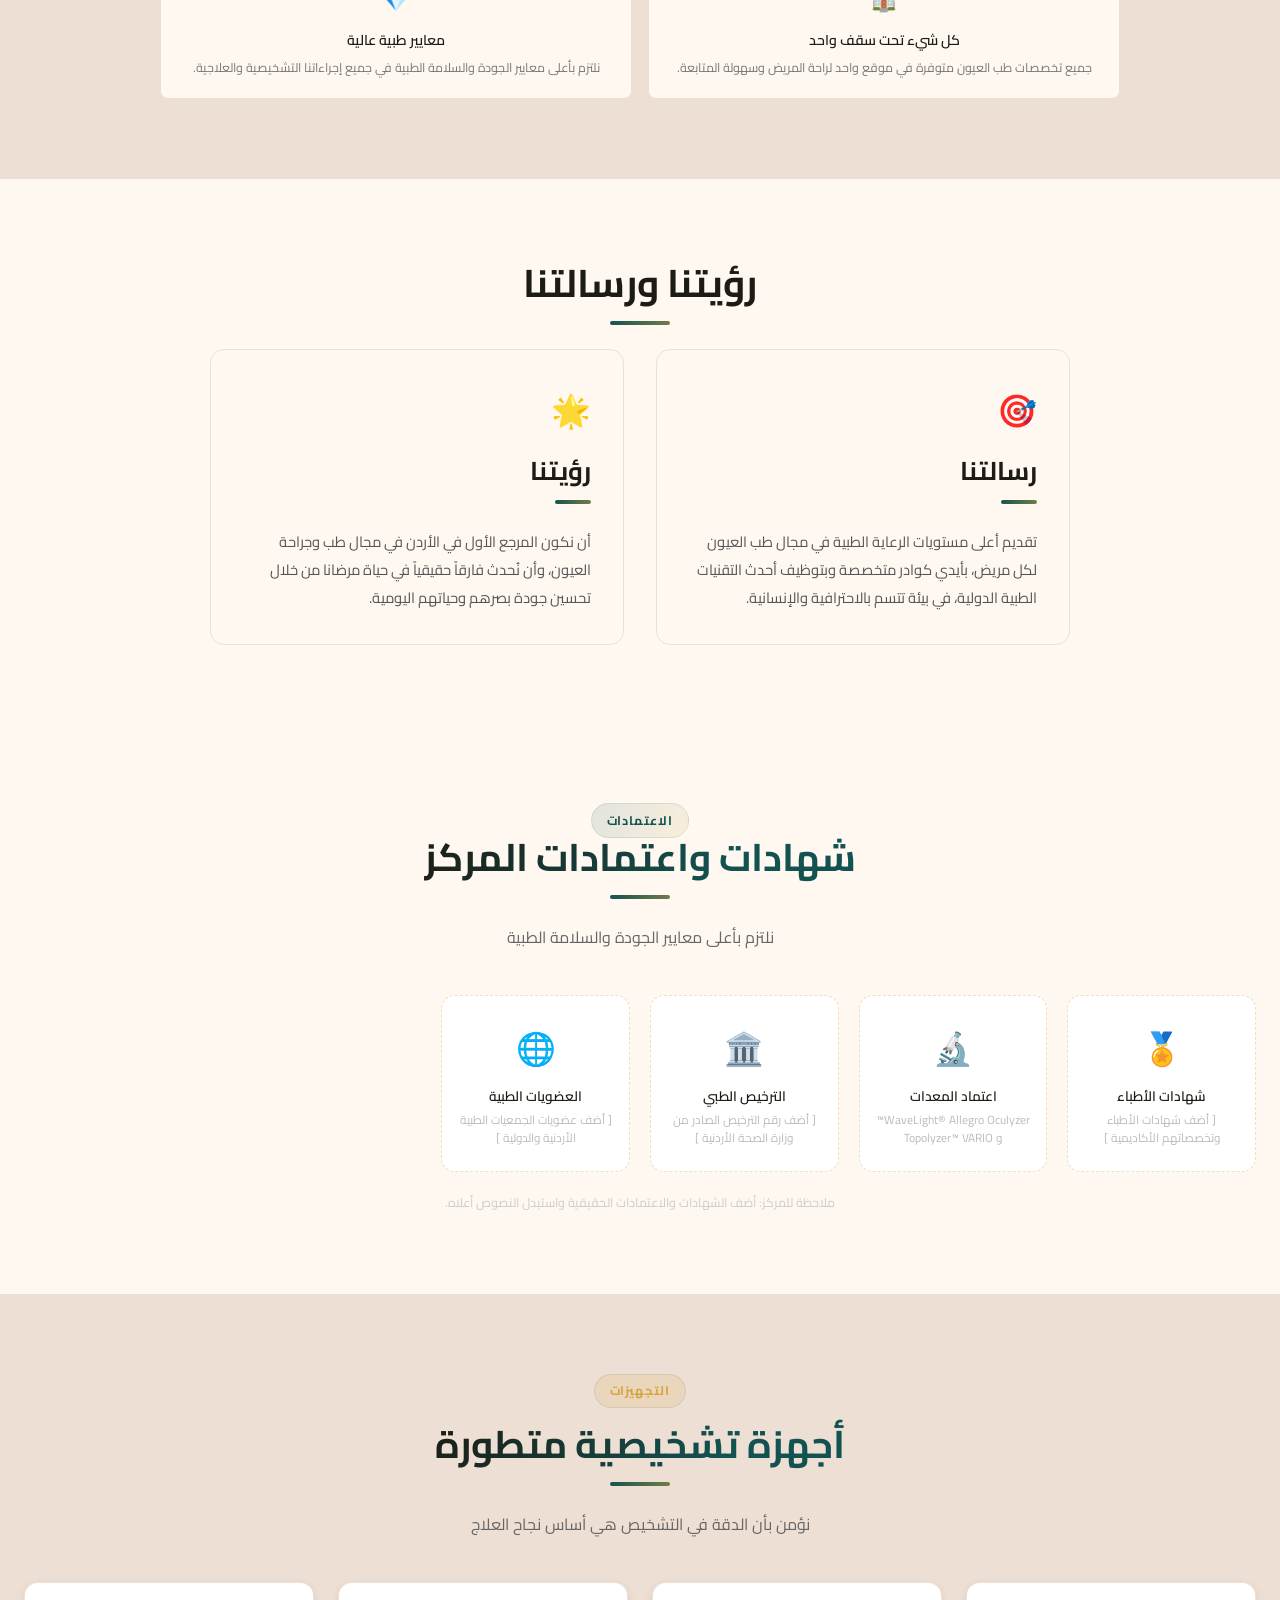
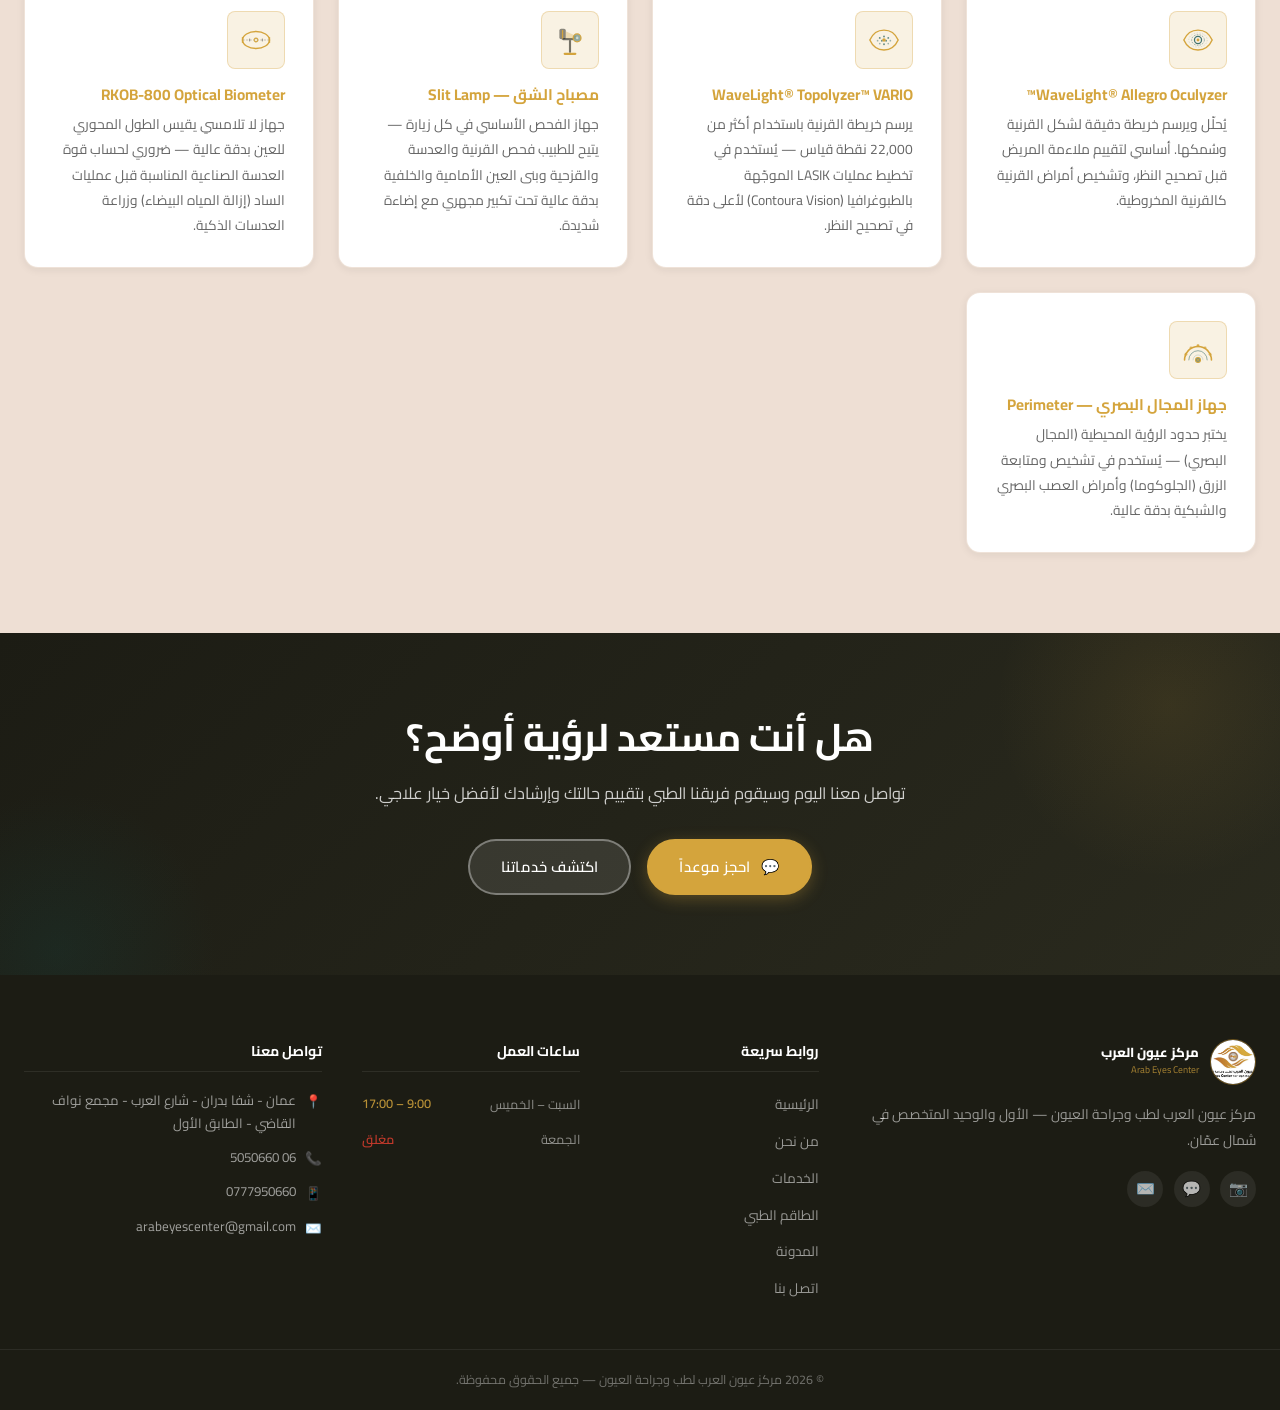
==== commit 964997ba: "Premium UX/UI redesign: animated hero, glass badges, SVG icons & motion polish - Rebuild homepage he" ====
--- a/about.html
+++ b/about.html
@@ -1,4 +1,4 @@
-<!DOCTYPE html>
+﻿<!DOCTYPE html>
 <html lang="ar" dir="rtl">
 <head>
   <meta charset="UTF-8" />
@@ -463,8 +463,8 @@
     </div>
   </div>
   <div class="footer-bottom">
-    <div class="lang-ar">© 2025 مركز عيون العرب لطب وجراحة العيون — جميع الحقوق محفوظة.</div>
-    <div class="lang-en">© 2025 Arab Eyes Center for Ophthalmology — All rights reserved.</div>
+    <div class="lang-ar">© 2026 مركز عيون العرب لطب وجراحة العيون — جميع الحقوق محفوظة.</div>
+    <div class="lang-en">© 2026 Arab Eyes Center for Ophthalmology — All rights reserved.</div>
   </div>
 </footer>
 
@@ -476,3 +476,4 @@
 <script src="js/main.js"></script>
 </body>
 </html>
+
--- a/css/styles.css
+++ b/css/styles.css
@@ -1416,3 +1416,476 @@
    ENHANCED FOCUS (accessibility)
    ================================================ */
 :focus-visible { outline: 2px solid var(--teal); outline-offset: 3px; border-radius: 3px; }
+
+/* ================================================
+   4. SCROLL PROGRESS BAR
+   ================================================ */
+.scroll-progress {
+  position: fixed; top: 0; left: 0;
+  height: 3px; width: 0%;
+  background: linear-gradient(to right, var(--gold), var(--dark-gold));
+  z-index: 1010; border-radius: 0 2px 2px 0;
+  pointer-events: none; transition: width .08s linear;
+}
+
+/* ================================================
+   8. NAVBAR SHRINK ON SCROLL
+   ================================================ */
+.nav-container { transition: height .3s ease; }
+.navbar.scrolled .nav-container { height: 54px; }
+
+.logo-img-wrap { transition: width .3s ease, height .3s ease; }
+.navbar.scrolled .logo-img-wrap { width: 40px; height: 40px; }
+
+.logo-ar, .logo-en { transition: font-size .3s ease; }
+.navbar.scrolled .logo-ar { font-size: .72rem; }
+.navbar.scrolled .logo-en { font-size: .52rem; }
+
+@media (max-width: 768px) {
+  .nav-links { transition: transform .3s ease, top .3s ease; }
+  .navbar.scrolled .nav-links { top: 54px; }
+}
+
+/* ================================================
+   1. OPEN NOW BADGE
+   ================================================ */
+.open-badge {
+  display: inline-flex; align-items: center; gap: .3rem;
+  padding: .22rem .65rem; border-radius: 20px;
+  font-size: .72rem; font-weight: 700; white-space: nowrap; flex-shrink: 0;
+}
+.open-badge.is-open  { background: rgba(39,174,96,.12); color: #1a7d41; }
+.open-badge.is-closed { background: rgba(192,57,43,.10); color: #c0392b; }
+.open-dot {
+  width: 6px; height: 6px; border-radius: 50%; flex-shrink: 0; display: inline-block;
+}
+.is-open  .open-dot { background: #27ae60; animation: badge-pulse 1.8s ease-in-out infinite; }
+.is-closed .open-dot { background: #e74c3c; }
+@keyframes badge-pulse { 0%, 100% { opacity: 1; } 50% { opacity: .3; } }
+@media (max-width: 768px) {
+  .open-badge .badge-text { display: none; }
+  .open-badge { padding: .28rem; }
+  .open-dot { width: 8px; height: 8px; }
+}
+#open-badge-hours { margin-top: .45rem; font-size: .78rem; }
+
+/* ================================================
+   2. WHATSAPP GREETING BUBBLE
+   ================================================ */
+.wa-bubble {
+  position: absolute;
+  bottom: calc(100% + 10px);
+  width: 215px;
+  background: var(--white);
+  box-shadow: var(--shadow-lg);
+  padding: .9rem 1rem;
+  border: 1px solid rgba(238,223,212,.9);
+  opacity: 0; pointer-events: none;
+  transform: translateY(6px) scale(.96);
+  transition: opacity .35s ease, transform .35s ease;
+  z-index: 10;
+}
+html[dir="rtl"] .wa-bubble { left: 0;  border-radius: var(--radius-md) var(--radius-md) var(--radius-md) 0; }
+html[dir="ltr"]  .wa-bubble { right: 0; border-radius: var(--radius-md) var(--radius-md) 0 var(--radius-md); }
+.wa-bubble.visible { opacity: 1; transform: translateY(0) scale(1); pointer-events: auto; }
+.wa-bubble::after {
+  content: ''; position: absolute; bottom: -7px;
+  width: 13px; height: 13px;
+  background: var(--white);
+  border-right: 1px solid rgba(238,223,212,.9);
+  border-bottom: 1px solid rgba(238,223,212,.9);
+  transform: rotate(45deg);
+}
+html[dir="rtl"] .wa-bubble::after { left: 14px; }
+html[dir="ltr"]  .wa-bubble::after { right: 14px; }
+.wa-bubble-close {
+  position: absolute; top: .4rem;
+  width: 20px; height: 20px; border-radius: 50%;
+  background: none; border: none; cursor: pointer;
+  color: #bbb; font-size: .78rem; line-height: 1;
+  display: flex; align-items: center; justify-content: center;
+  transition: background .2s, color .2s;
+}
+html[dir="rtl"] .wa-bubble-close { left: .4rem; }
+html[dir="ltr"]  .wa-bubble-close { right: .4rem; }
+.wa-bubble-close:hover { background: var(--beige); color: var(--charcoal); }
+.wa-bubble-from {
+  font-size: .7rem; color: var(--teal); font-weight: 700;
+  margin: 0 0 .35rem; display: flex; align-items: center; gap: .3rem;
+}
+.wa-bubble-msg { font-size: .82rem; color: var(--charcoal); line-height: 1.6; margin: 0; }
+
+/* ================================================
+   3. TOAST NOTIFICATIONS
+   ================================================ */
+.toast-wrap {
+  position: fixed; z-index: 9500;
+  bottom: 8.5rem;
+  display: flex; flex-direction: column; gap: .55rem;
+  max-width: 310px; pointer-events: none;
+}
+html[dir="rtl"] .toast-wrap { left: 1.5rem; }
+html[dir="ltr"]  .toast-wrap { right: 1.5rem; }
+@media (max-width: 768px) { .toast-wrap { bottom: 5.5rem; max-width: calc(100vw - 3rem); } }
+.toast {
+  position: relative; overflow: hidden;
+  background: var(--charcoal); color: var(--white);
+  padding: .85rem 1.1rem 1.1rem;
+  border-radius: var(--radius-sm);
+  box-shadow: var(--shadow-lg);
+  font-size: .86rem; line-height: 1.5;
+  display: flex; gap: .6rem; align-items: flex-start;
+  pointer-events: auto;
+  opacity: 0; transform: translateY(10px);
+  transition: opacity .3s ease, transform .3s ease;
+}
+html[dir="rtl"] .toast { border-left:  3px solid var(--gold); }
+html[dir="ltr"]  .toast { border-right: 3px solid var(--gold); }
+.toast.show { opacity: 1; transform: translateY(0); }
+.toast.hide { opacity: 0; transform: translateY(8px); }
+.toast-ico { font-size: 1.1rem; flex-shrink: 0; margin-top: .1rem; }
+.toast-body { flex: 1; }
+.toast-body p { margin: 0; }
+.toast-progress {
+  position: absolute; bottom: 0; left: 0;
+  height: 3px; background: var(--gold);
+  animation: toast-drain 4s linear forwards;
+}
+@keyframes toast-drain { from { width: 100%; } to { width: 0%; } }
+
+/* ════════════════════════════════════════════════════════
+   ✦ 2026 PREMIUM ENHANCEMENTS LAYER ✦
+   Additive polish — modern, tasteful, performant
+   ════════════════════════════════════════════════════════ */
+
+/* ---- Extra design tokens ---- */
+:root {
+  --grad-gold:  linear-gradient(135deg, #E8BE5A 0%, #D4A43C 45%, #9C6C1C 100%);
+  --grad-teal:  linear-gradient(135deg, #1a6e6d 0%, #125352 100%);
+  --grad-brand: linear-gradient(120deg, var(--teal) 0%, var(--gold) 100%);
+  --glass:      rgba(255,255,255,.72);
+  --glass-brd:  rgba(255,255,255,.55);
+  --ease-out:   cubic-bezier(.16,.84,.44,1);
+  --shadow-xl:  0 24px 60px -12px rgba(28,28,20,.28);
+  --shadow-glow:0 0 0 1px rgba(212,164,60,.18), 0 20px 50px -18px rgba(212,164,60,.45);
+}
+
+/* ════════════════ ANIMATED HERO BACKGROUND ════════════════ */
+.hero::before {
+  animation: orb-drift-a 16s var(--ease-out) infinite alternate;
+  filter: blur(8px);
+}
+.hero::after {
+  animation: orb-drift-b 19s var(--ease-out) infinite alternate;
+  filter: blur(8px);
+}
+@keyframes orb-drift-a {
+  0%   { transform: translate(0,0) scale(1); }
+  100% { transform: translate(-40px,30px) scale(1.18); }
+}
+@keyframes orb-drift-b {
+  0%   { transform: translate(0,0) scale(1); }
+  100% { transform: translate(35px,-25px) scale(1.22); }
+}
+
+/* Subtle dotted grid overlay on hero for depth */
+.hero { isolation: isolate; }
+
+/* ════════════════ HERO TEXT ENTRANCE ════════════════ */
+.hero-badge   { animation: fade-up .7s var(--ease-out) both; }
+.hero h1      { animation: fade-up .7s var(--ease-out) .08s both; }
+.hero-tagline { animation: fade-up .7s var(--ease-out) .16s both; }
+.hero-desc    { animation: fade-up .7s var(--ease-out) .24s both; }
+.hero-cta     { animation: fade-up .7s var(--ease-out) .32s both; }
+.hero-visual  { animation: fade-scale .9s var(--ease-out) .2s both; }
+
+@keyframes fade-up   { from { opacity: 0; transform: translateY(24px); } to { opacity: 1; transform: none; } }
+@keyframes fade-scale{ from { opacity: 0; transform: translateY(20px) scale(.97); } to { opacity: 1; transform: none; } }
+
+.hero-badge {
+  position: relative;
+  background: rgba(18,83,82,.08);
+  backdrop-filter: blur(4px);
+}
+/* Live pulse dot inside hero badge */
+.hero-badge::after {
+  content: '';
+  width: 7px; height: 7px; border-radius: 50%;
+  background: var(--gold);
+  box-shadow: 0 0 0 0 rgba(212,164,60,.6);
+  animation: badge-pulse-ring 2s ease-out infinite;
+}
+@keyframes badge-pulse-ring {
+  0%   { box-shadow: 0 0 0 0 rgba(212,164,60,.5); }
+  70%  { box-shadow: 0 0 0 8px rgba(212,164,60,0); }
+  100% { box-shadow: 0 0 0 0 rgba(212,164,60,0); }
+}
+
+/* Animated gradient on the gold headline accent */
+.hero h1 .gold {
+  background: var(--grad-gold);
+  -webkit-background-clip: text;
+  background-clip: text;
+  -webkit-text-fill-color: transparent;
+  background-size: 200% auto;
+  animation: gold-shimmer 5s linear infinite;
+}
+@keyframes gold-shimmer { to { background-position: 200% center; } }
+
+/* ════════════════ HERO PREMIUM PHOTO VISUAL ════════════════ */
+.hero-visual {
+  position: relative;
+  display: block;
+  perspective: 1200px;
+}
+.hero-photo {
+  position: relative;
+  border-radius: 26px;
+  overflow: hidden;
+  box-shadow: var(--shadow-xl);
+  border: 1px solid rgba(255,255,255,.5);
+  transform: rotateY(-4deg) rotateX(2deg);
+  transition: transform .6s var(--ease-out);
+  aspect-ratio: 16 / 11;
+  background: var(--charcoal);
+}
+html[dir="rtl"] .hero-photo { transform: rotateY(4deg) rotateX(2deg); }
+.hero-visual:hover .hero-photo { transform: rotateY(0) rotateX(0); }
+.hero-photo img {
+  width: 100%; height: 100%;
+  object-fit: cover;
+  display: block;
+}
+.hero-photo-glow {
+  position: absolute; inset: 0;
+  background: linear-gradient(120deg, transparent 40%, rgba(212,164,60,.18) 100%);
+  pointer-events: none;
+}
+
+/* Floating glass badges */
+.hero-float {
+  position: absolute;
+  background: var(--glass);
+  backdrop-filter: blur(14px);
+  -webkit-backdrop-filter: blur(14px);
+  border: 1px solid var(--glass-brd);
+  border-radius: 16px;
+  box-shadow: var(--shadow-lg);
+  padding: .75rem .95rem;
+  display: flex;
+  align-items: center;
+  gap: .6rem;
+  z-index: 2;
+}
+.hero-float .hf-text { display: flex; flex-direction: column; line-height: 1.25; }
+.hero-float strong { font-size: 1.15rem; font-weight: 900; color: var(--teal); }
+.hero-float span { font-size: .68rem; color: #6b6b60; font-weight: 600; }
+
+.hero-float-rating {
+  top: 7%;
+  animation: float-y 5s ease-in-out infinite;
+}
+html[dir="rtl"] .hero-float-rating { left: 2%; }
+html[dir="ltr"] .hero-float-rating { right: 2%; }
+.hf-stars { color: var(--gold); font-size: .8rem; letter-spacing: .1em; }
+.hero-float-rating strong { color: var(--gold); font-size: 1.3rem; }
+
+.hero-float-device {
+  bottom: 14%;
+  animation: float-y 6s ease-in-out infinite .8s;
+}
+html[dir="rtl"] .hero-float-device { right: -2%; }
+html[dir="ltr"] .hero-float-device { left: -2%; }
+.hf-icon {
+  width: 38px; height: 38px; flex-shrink: 0;
+  border-radius: 11px;
+  background: var(--grad-gold);
+  color: #fff;
+  display: flex; align-items: center; justify-content: center;
+}
+.hf-icon svg { width: 24px; height: 24px; }
+
+.hero-float-spec {
+  bottom: -5%;
+  flex-direction: column;
+  text-align: center;
+  gap: 0;
+  padding: .7rem 1.1rem;
+  animation: float-y 5.5s ease-in-out infinite .4s;
+}
+html[dir="rtl"] .hero-float-spec { left: 12%; }
+html[dir="ltr"] .hero-float-spec { right: 12%; }
+.hero-float-spec strong { font-size: 1.5rem; color: var(--gold); }
+
+@keyframes float-y { 0%,100% { transform: translateY(0); } 50% { transform: translateY(-10px); } }
+
+/* ════════════════ SCROLL CUE ════════════════ */
+.hero-scroll-cue {
+  position: absolute;
+  bottom: 1.4rem; left: 50%;
+  transform: translateX(-50%);
+  z-index: 3;
+  opacity: .55;
+  transition: opacity .3s;
+  animation: fade-up 1s var(--ease-out) 1s both;
+}
+.hero-scroll-cue:hover { opacity: 1; }
+.hsc-mouse {
+  display: block;
+  width: 24px; height: 38px;
+  border: 2px solid var(--teal);
+  border-radius: 13px;
+  position: relative;
+}
+.hsc-wheel {
+  position: absolute; top: 7px; left: 50%;
+  width: 3px; height: 7px;
+  margin-left: -1.5px;
+  background: var(--teal);
+  border-radius: 2px;
+  animation: wheel-fall 1.6s ease-in-out infinite;
+}
+@keyframes wheel-fall { 0% { opacity: 0; transform: translateY(0); } 30% { opacity: 1; } 60% { opacity: 1; transform: translateY(10px); } 100% { opacity: 0; transform: translateY(12px); } }
+@media (max-width: 1100px) { .hero-scroll-cue { display: none; } }
+
+/* ════════════════ GRADIENT SECTION HEADINGS ════════════════ */
+.section-title .lang-ar,
+.section-title .lang-en {
+  background: linear-gradient(120deg, var(--charcoal) 0%, var(--teal) 70%);
+  -webkit-background-clip: text;
+  background-clip: text;
+  -webkit-text-fill-color: transparent;
+}
+.divider {
+  height: 4px;
+  width: 60px;
+  background: var(--grad-brand);
+  background-size: 200% auto;
+  animation: gold-shimmer 4s linear infinite;
+}
+
+/* ════════════════ BUTTON SHINE ════════════════ */
+.btn { position: relative; overflow: hidden; }
+.btn::after {
+  content: '';
+  position: absolute; top: 0; left: -120%;
+  width: 60%; height: 100%;
+  background: linear-gradient(100deg, transparent, rgba(255,255,255,.35), transparent);
+  transform: skewX(-20deg);
+  transition: left .6s var(--ease-out);
+  pointer-events: none;
+}
+.btn:hover::after { left: 130%; }
+.btn-primary:hover { box-shadow: 0 10px 28px rgba(18,83,82,.32); }
+
+/* ════════════════ PREMIUM CARD HOVERS ════════════════ */
+.service-card, .equip-card, .testimonial-card, .team-card, .blog-card {
+  transition: transform .4s var(--ease-out), box-shadow .4s var(--ease-out), border-color .4s var(--ease-out);
+}
+.service-card:hover {
+  transform: translateY(-8px);
+  box-shadow: var(--shadow-glow);
+}
+.service-card::before { height: 4px; background: var(--grad-brand); }
+
+/* Gradient icon tiles */
+.service-icon {
+  background: var(--grad-teal);
+  color: #fff;
+  box-shadow: 0 8px 18px -6px rgba(18,83,82,.5);
+  transition: transform .4s var(--ease-out);
+}
+.service-card:nth-child(even) .service-icon { background: var(--grad-gold); box-shadow: 0 8px 18px -6px rgba(212,164,60,.5); }
+.service-card:hover .service-icon { transform: scale(1.08) rotate(-4deg); }
+.service-icon svg { width: 28px; height: 28px; }
+
+.equip-icon { transition: transform .4s var(--ease-out), background .3s; }
+.equip-card:hover .equip-icon { transform: scale(1.08) rotate(3deg); background: rgba(212,164,60,.22); }
+
+/* ════════════════ TESTIMONIAL GRADIENT AVATARS ════════════════ */
+.t-avatar {
+  background: var(--grad-brand);
+  color: #fff;
+  font-weight: 800;
+  font-size: .9rem;
+}
+.testimonial-card { transition: transform .4s var(--ease-out), box-shadow .4s var(--ease-out); }
+.testimonial-card:hover { transform: translateY(-6px); box-shadow: var(--shadow-glow); }
+
+/* ════════════════ TRUST STRIP SHEEN ════════════════ */
+.trust-strip {
+  background: linear-gradient(100deg, var(--charcoal) 0%, #25251a 50%, var(--charcoal) 100%);
+}
+.trust-item { transition: transform .3s var(--ease-out), color .3s; }
+.trust-item:hover { transform: translateY(-3px); color: #fff; }
+.trust-item:hover .ti { transform: scale(1.15); }
+.trust-item .ti { transition: transform .3s var(--ease-out); display: inline-block; }
+
+/* ════════════════ STATS COUNTER GRADIENT ════════════════ */
+.ctr-num {
+  background: var(--grad-brand);
+  -webkit-background-clip: text;
+  background-clip: text;
+  -webkit-text-fill-color: transparent;
+}
+.ctr-num .ctr-suffix { -webkit-text-fill-color: var(--gold); }
+.ctr-item { transition: transform .3s var(--ease-out); }
+.ctr-item:hover { transform: translateY(-4px); }
+
+/* ════════════════ NAV LINK UNDERLINE ════════════════ */
+.nav-links a { position: relative; }
+.nav-links a::after {
+  content: '';
+  position: absolute; bottom: 4px; left: 50%;
+  width: 0; height: 2px;
+  background: var(--grad-brand);
+  border-radius: 2px;
+  transform: translateX(-50%);
+  transition: width .3s var(--ease-out);
+}
+.nav-links a:hover::after,
+.nav-links a.active::after { width: 60%; }
+.nav-links a.active { background: transparent; }
+
+/* Logo subtle ring on hover */
+.logo-img-wrap { transition: width .3s ease, height .3s ease, box-shadow .3s, transform .3s; }
+.nav-logo:hover .logo-img-wrap { box-shadow: 0 0 0 3px rgba(212,164,60,.25); transform: scale(1.04); }
+
+/* ════════════════ CTA BANNER GLOW ════════════════ */
+.cta-banner::after {
+  content: '';
+  position: absolute; bottom: -40%; left: -8%;
+  width: 320px; height: 320px;
+  background: radial-gradient(circle, rgba(18,83,82,.18) 0%, transparent 70%);
+  border-radius: 50%; pointer-events: none;
+}
+
+/* ════════════════ SCROLL-REVEAL (stagger-ready) ════════════════ */
+.reveal { opacity: 0; transform: translateY(28px); transition: opacity .7s var(--ease-out), transform .7s var(--ease-out); }
+.reveal.in { opacity: 1; transform: none; }
+
+/* ════════════════ FLOATING WHATSAPP REFINEMENT ════════════════ */
+.float-wa { background: #25D366; box-shadow: 0 8px 24px rgba(37,211,102,.5); }
+
+/* ════════════════ SECTION TAG GRADIENT ════════════════ */
+.section-tag {
+  background: linear-gradient(120deg, rgba(18,83,82,.12), rgba(212,164,60,.12));
+  color: var(--teal);
+  border: 1px solid rgba(18,83,82,.1);
+}
+
+/* ════════════════ RESPONSIVE — HERO VISUAL ════════════════ */
+@media (max-width: 1100px) {
+  .hero-visual { display: none; }
+}
+
+/* ════════════════ REDUCED MOTION ════════════════ */
+@media (prefers-reduced-motion: reduce) {
+  *, *::before, *::after {
+    animation-duration: .001ms !important;
+    animation-iteration-count: 1 !important;
+    transition-duration: .001ms !important;
+    scroll-behavior: auto !important;
+  }
+  .hero-photo { transform: none !important; }
+}
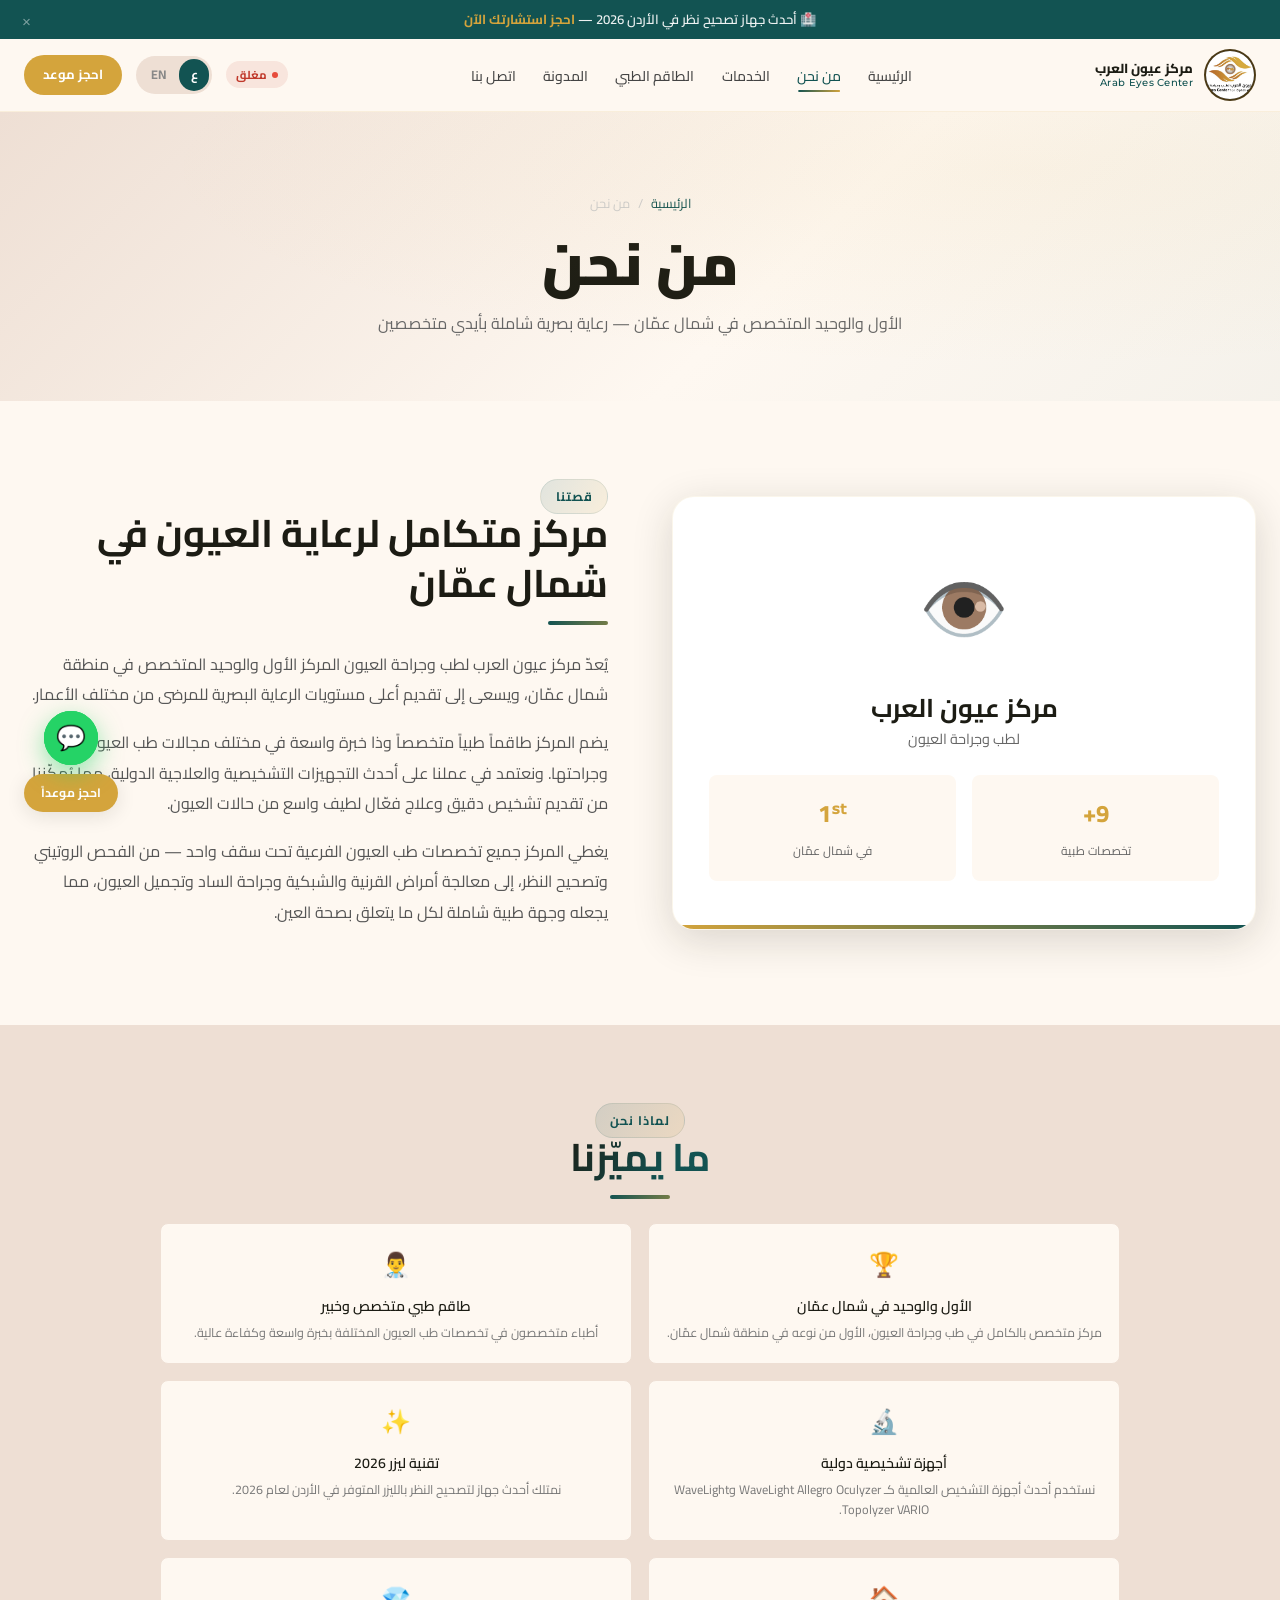
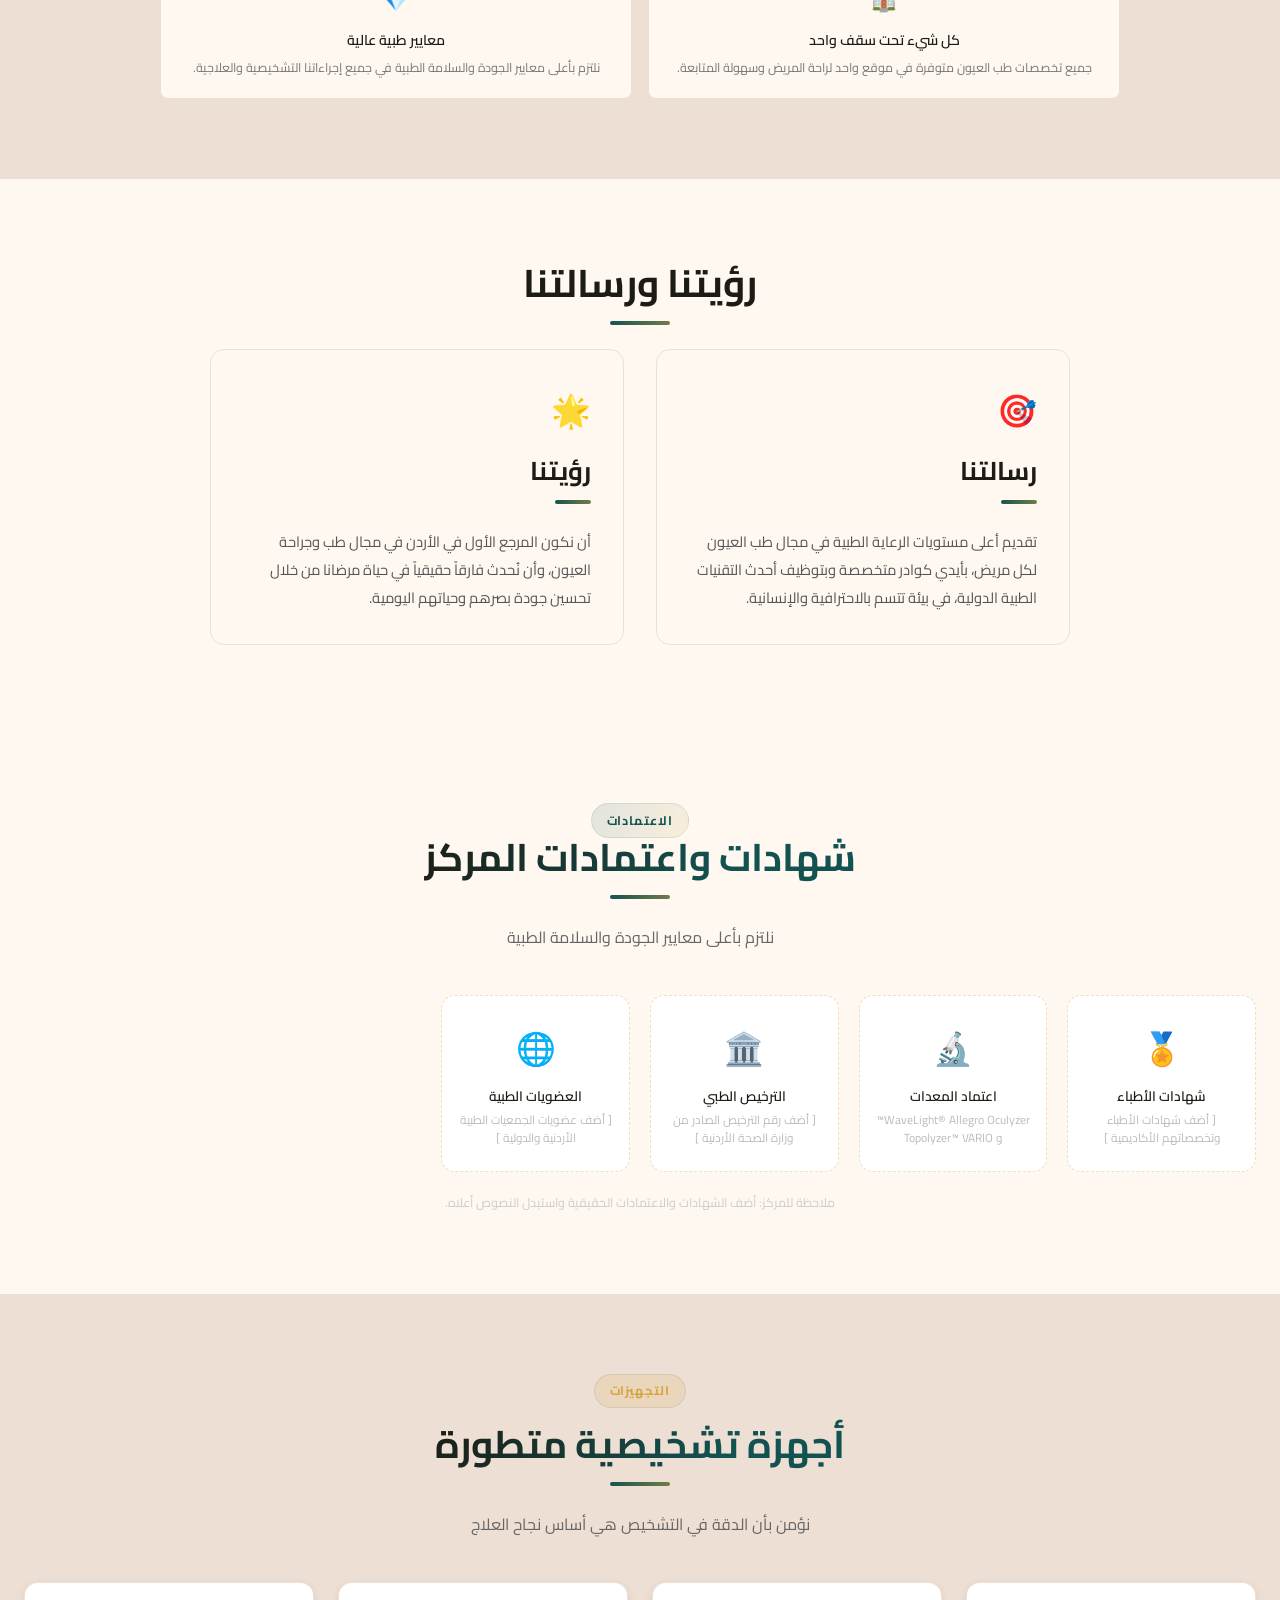
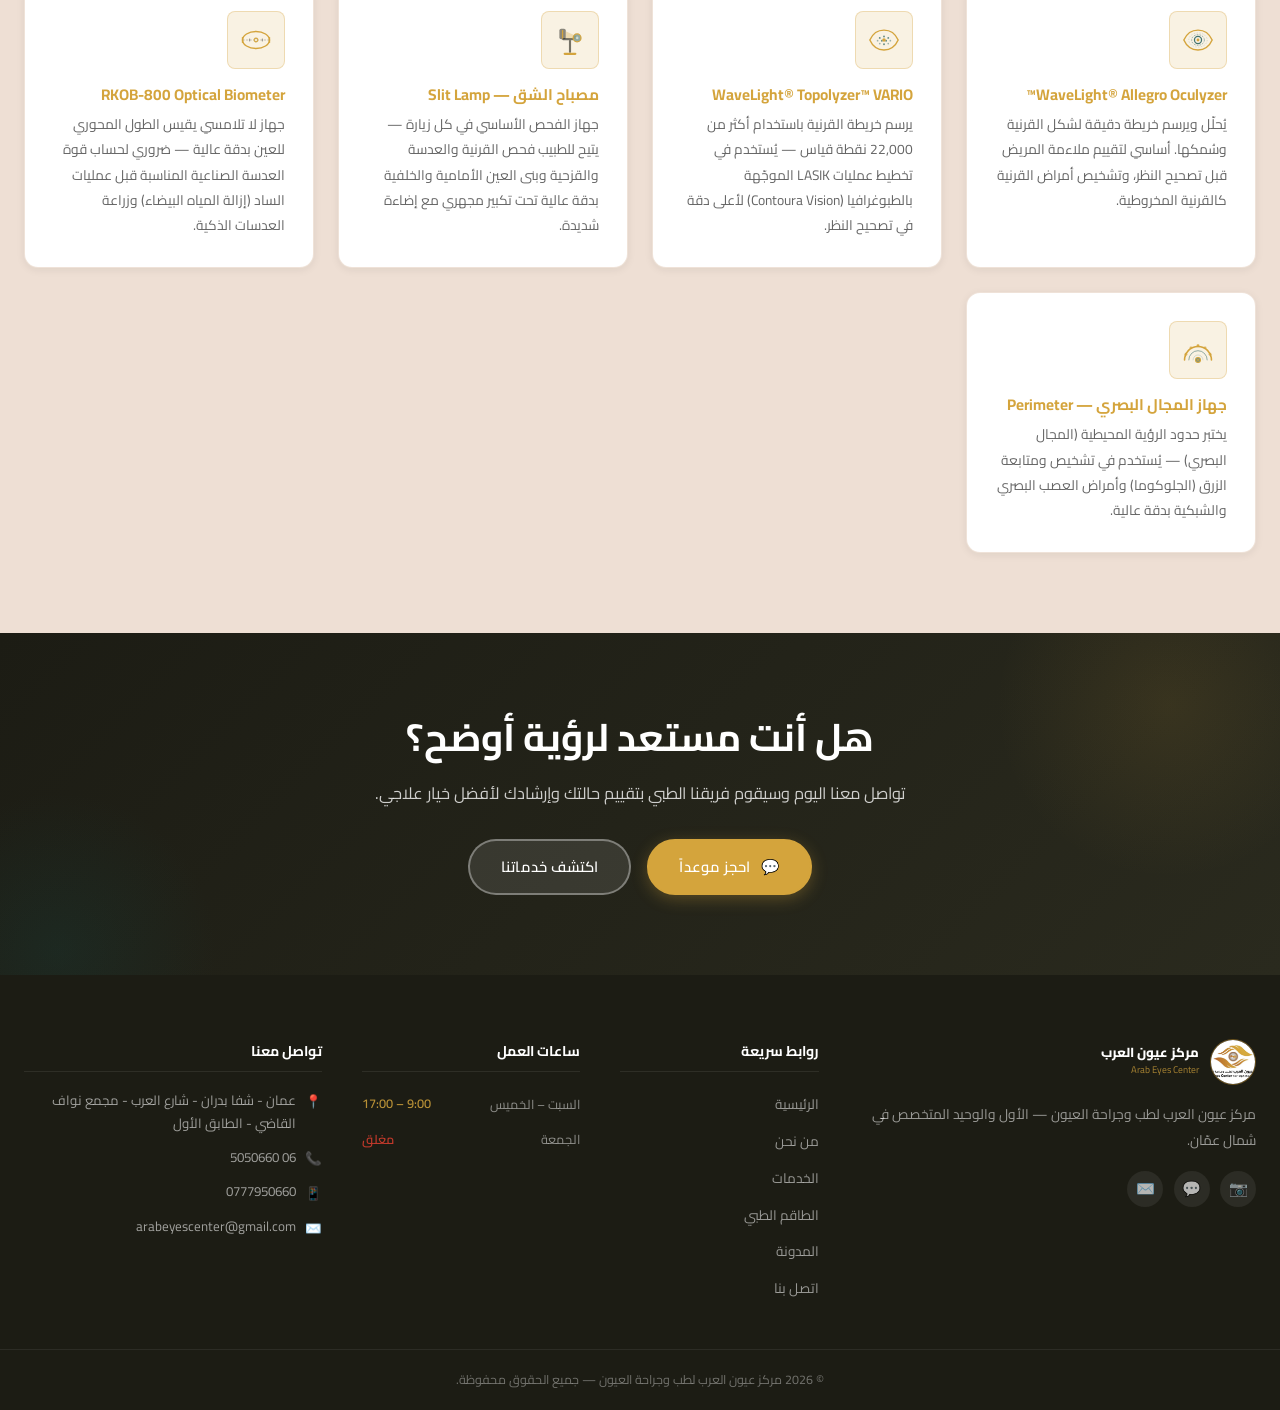
==== commit 59bf8cb7: "Full mobile-first responsive overhaul - Comprehensive breakpoints: 1024px, 768px, 480px, 360px + lan" ====
--- a/about.html
+++ b/about.html
@@ -2,7 +2,7 @@
 <html lang="ar" dir="rtl">
 <head>
   <meta charset="UTF-8" />
-  <meta name="viewport" content="width=device-width, initial-scale=1.0" />
+  <meta name="viewport" content="width=device-width, initial-scale=1.0, viewport-fit=cover" />
   <meta name="description" content="تعرّف على مركز عيون العرب لطب وجراحة العيون — الأول والوحيد في شمال عمّان." />
   <meta name="robots" content="index, follow" />
   <meta property="og:type"        content="website" />
@@ -477,3 +477,4 @@
 </body>
 </html>
 
+
--- a/css/styles.css
+++ b/css/styles.css
@@ -1889,3 +1889,394 @@
   }
   .hero-photo { transform: none !important; }
 }
+
+/* ════════════════════════════════════════════════════════════
+   COMPREHENSIVE MOBILE-FIRST RESPONSIVE LAYER
+   ════════════════════════════════════════════════════════════ */
+
+/* ── Tablet (≤ 1024px) ─────────────────────────────────── */
+@media (max-width: 1024px) {
+  :root { --max-w: 100%; }
+
+  .hero-inner {
+    grid-template-columns: 1fr;
+    gap: 2.5rem;
+    text-align: center;
+    padding: 2rem 1.25rem 3rem;
+  }
+  .hero-text { order: 1; }
+  .hero-desc { margin-left: auto; margin-right: auto; max-width: 540px; }
+  .hero-cta  { justify-content: center; }
+  .hero-badge { font-size: .76rem; }
+
+  /* Show hero visual as a full-width image on tablet */
+  .hero-visual {
+    display: block;
+    order: 2;
+    width: 100%;
+    max-width: 560px;
+    margin: 0 auto;
+  }
+  .hero-photo { transform: none !important; aspect-ratio: 16/9; border-radius: 20px; }
+
+  /* Reposition floating badges for tablet */
+  .hero-float-rating { top: 6%; }
+  html[dir="rtl"] .hero-float-rating { left: 4%; }
+  html[dir="ltr"] .hero-float-rating { right: 4%; }
+  .hero-float-device { bottom: 10%; }
+  html[dir="rtl"] .hero-float-device { right: 2%; }
+  html[dir="ltr"] .hero-float-device { left: 2%; }
+
+  .about-snippet-grid { grid-template-columns: 1fr; gap: 2rem; }
+  .about-visual-box   { display: none; }
+  .about-grid         { grid-template-columns: 1fr; gap: 2rem; }
+  .about-card         { display: none; }
+
+  .footer-grid { grid-template-columns: 1fr 1fr; gap: 2rem; }
+}
+
+/* ── Mobile (≤ 768px) ──────────────────────────────────── */
+@media (max-width: 768px) {
+
+  /* ---- Base typography ---- */
+  body { font-size: 15px; }
+  h1   { font-size: clamp(1.7rem, 7vw, 2.4rem); line-height: 1.25; }
+  h2   { font-size: clamp(1.3rem, 5vw, 1.8rem); }
+  h3   { font-size: clamp(1rem,   4vw, 1.3rem); }
+
+  /* ---- Navbar ---- */
+  .navbar { position: sticky; top: 0; }
+  .nav-container { height: 62px; padding: 0 1rem; }
+  .logo-img-wrap { width: 44px; height: 44px; }
+  .logo-ar { font-size: .76rem; }
+  .logo-en { display: none; }
+  .nav-book-btn { display: none; }
+  .menu-toggle  { display: flex; }
+
+  .nav-links {
+    position: fixed;
+    top: 62px; left: 0; right: 0;
+    background: rgba(254,248,241,.98);
+    border-bottom: 1px solid var(--beige);
+    padding: .6rem 1rem 1rem;
+    flex-direction: column;
+    align-items: stretch;
+    gap: .15rem;
+    transform: translateY(-110%);
+    transition: transform .3s ease;
+    z-index: 998;
+    box-shadow: var(--shadow-md);
+    backdrop-filter: blur(14px);
+    -webkit-backdrop-filter: blur(14px);
+    max-height: calc(100vh - 62px);
+    overflow-y: auto;
+  }
+  .nav-links.open { transform: translateY(0); }
+  .nav-links a {
+    padding: .8rem 1rem;
+    font-size: .95rem;
+    border-radius: var(--radius-sm);
+    border-bottom: 1px solid rgba(238,223,212,.5);
+  }
+  .nav-links li:last-child a { border-bottom: none; }
+
+  /* ---- Hero ---- */
+  .hero {
+    min-height: auto;
+    padding: 2.5rem 1rem 2rem;
+  }
+  .hero-inner {
+    grid-template-columns: 1fr;
+    gap: 2rem;
+    text-align: center;
+  }
+  .hero-badge { font-size: .72rem; padding: .3rem .75rem; }
+  .hero h1    { margin-bottom: .7rem; }
+  .hero-tagline { font-size: 1rem; }
+  .hero-desc  { font-size: .9rem; margin-bottom: 1.75rem; max-width: 100%; }
+  .hero-cta   { flex-direction: column; gap: .75rem; align-items: stretch; }
+  .hero-cta .btn { justify-content: center; font-size: .9rem; padding: .85rem 1.5rem; }
+
+  /* Hero visual: compact on mobile */
+  .hero-visual {
+    display: block;
+    width: calc(100% + 2rem);
+    margin-left: -1rem;
+    margin-right: -1rem;
+    border-radius: 0;
+  }
+  .hero-photo {
+    border-radius: 0;
+    aspect-ratio: 16/10;
+    transform: none !important;
+    border: none;
+  }
+  .hero-photo-glow { display: none; }
+
+  /* Compact floating badges on mobile */
+  .hero-float { padding: .5rem .7rem; border-radius: 12px; gap: .45rem; }
+  .hero-float strong { font-size: .95rem; }
+  .hero-float span   { font-size: .6rem; }
+  .hf-icon { width: 30px; height: 30px; border-radius: 8px; }
+  .hf-icon svg { width: 18px; height: 18px; }
+  .hf-stars { font-size: .7rem; }
+
+  .hero-float-rating { top: 8px; }
+  html[dir="rtl"] .hero-float-rating { left: 10px; }
+  html[dir="ltr"] .hero-float-rating { right: 10px; }
+  .hero-float-device { bottom: 10px; }
+  html[dir="rtl"] .hero-float-device { right: 8px; }
+  html[dir="ltr"] .hero-float-device { left: 8px; }
+  .hero-float-spec { bottom: -10px; }
+  html[dir="rtl"] .hero-float-spec { left: 50%; transform: translateX(-50%); }
+  html[dir="ltr"] .hero-float-spec  { right: 50%; transform: translateX(50%); }
+
+  /* ---- Trust strip ---- */
+  .trust-strip { padding: 1rem; }
+  .trust-inner {
+    gap: .75rem 1.25rem;
+    display: grid;
+    grid-template-columns: 1fr 1fr;
+    justify-items: start;
+  }
+  .trust-item { font-size: .78rem; gap: .45rem; }
+  .trust-item .ti { font-size: 1.1rem; }
+
+  /* ---- Stats strip ---- */
+  .stats-strip { padding: 1.75rem 1rem; }
+  .stats-strip-inner { grid-template-columns: repeat(2,1fr); gap: 1.25rem .75rem; }
+  .ctr-num { font-size: clamp(1.5rem,6vw,2.2rem); }
+  .ctr-lbl { font-size: .72rem; }
+
+  /* ---- Sections ---- */
+  .section { padding: 3rem 1rem; }
+  .section-subtitle { font-size: .9rem; margin-bottom: 2rem; }
+
+  /* ---- Services ---- */
+  .services-grid { grid-template-columns: 1fr; gap: 1rem; }
+  .service-card  { padding: 1.35rem; }
+  .service-icon  { width: 44px; height: 44px; margin-bottom: .85rem; }
+  .service-icon svg { width: 22px; height: 22px; }
+  .service-card h3 { font-size: .95rem; }
+  .service-card p  { font-size: .82rem; }
+
+  /* ---- Equipment ---- */
+  .equip-cards { grid-template-columns: 1fr; gap: 1rem; }
+  .equip-card  { flex-direction: row; align-items: flex-start; padding: 1.25rem; gap: .9rem; }
+  .equip-icon  { flex-shrink: 0; width: 50px; height: 50px; }
+  .equip-icon svg { width: 28px; height: 28px; }
+  .equip-card .device-name { font-size: .88rem; }
+  .equip-card p { font-size: .8rem; }
+
+  /* ---- About snippet ---- */
+  .about-snippet-grid { grid-template-columns: 1fr; gap: 0; }
+  .about-visual-box   { display: none; }
+  .value-item { font-size: .85rem; padding: .65rem .85rem; }
+  .value-check { width: 18px; height: 18px; font-size: .55rem; flex-shrink: 0; }
+
+  /* ---- Testimonials ---- */
+  .testimonials-grid { grid-template-columns: 1fr; gap: 1rem; }
+  .testimonial-card  { padding: 1.35rem; }
+  .t-quote { font-size: .83rem; }
+  .t-name  { font-size: .8rem; }
+
+  /* ---- FAQ ---- */
+  .faq-list { padding: 0; }
+  .faq-q    { font-size: .88rem; padding: 1rem; }
+  .faq-a p  { font-size: .83rem; }
+
+  /* ---- CTA Banner ---- */
+  .cta-banner { padding: 3rem 1rem; }
+  .cta-banner h2 { font-size: clamp(1.3rem,5vw,1.8rem); }
+  .cta-buttons { flex-direction: column; align-items: stretch; gap: .75rem; }
+  .cta-buttons .btn { justify-content: center; }
+
+  /* ---- Footer ---- */
+  .footer { padding-top: 2.5rem; }
+  .footer-grid {
+    grid-template-columns: 1fr;
+    gap: 1.5rem;
+    padding: 0 1rem;
+  }
+  .footer-col h4 { font-size: .82rem; margin-bottom: .75rem; }
+  .f-links a { font-size: .82rem; }
+  .footer-bottom { padding: 1rem; font-size: .72rem; }
+
+  /* ---- Social links ---- */
+  .social-row { gap: .5rem; }
+  .soc-link { width: 32px; height: 32px; font-size: .85rem; }
+
+  /* ---- Contact page ---- */
+  .contact-layout { grid-template-columns: 1fr; gap: 1.5rem; }
+  .contact-form   { padding: 1.5rem 1.1rem; }
+  .ci-item { padding: .9rem; }
+  .form-row { grid-template-columns: 1fr; }
+
+  /* ---- Team ---- */
+  .team-grid { grid-template-columns: repeat(2,1fr); gap: 1rem; }
+  .team-photo { height: 170px; }
+  .team-info  { padding: 1rem; }
+  .team-info h3 { font-size: .88rem; }
+  .team-info .specialty { font-size: .76rem; }
+
+  /* ---- Blog ---- */
+  .blog-grid { grid-template-columns: 1fr; gap: 1.25rem; }
+  .blog-thumb { height: 170px; }
+  .blog-body  { padding: 1.1rem; }
+  .blog-body h3 { font-size: .92rem; }
+
+  /* ---- Page hero ---- */
+  .page-hero { padding: 3.5rem 1rem 2.5rem; }
+  .page-hero h1 { font-size: clamp(1.4rem,6vw,2rem); }
+  .page-hero p  { font-size: .88rem; }
+
+  /* ---- Floating buttons ---- */
+  .floating-wrap { bottom: 5.5rem; }
+  .float-wa { width: 48px; height: 48px; font-size: 1.25rem; }
+  .float-book { font-size: .7rem; padding: .45rem .9rem; }
+
+  /* ---- Announce bar ---- */
+  .announce-bar { font-size: .74rem; padding: .55rem 2.5rem; }
+
+  /* ---- Open badge ---- */
+  .open-badge { display: none; }
+
+  /* ---- Scroll top ---- */
+  .scroll-top { bottom: 6.5rem; width: 36px; height: 36px; font-size: .8rem; }
+}
+
+/* ── Small mobile (≤ 480px) ────────────────────────────── */
+@media (max-width: 480px) {
+  .nav-container { height: 58px; }
+  .nav-links { top: 58px; max-height: calc(100vh - 58px); }
+  .navbar.scrolled .nav-links { top: 54px; }
+
+  h1 { font-size: clamp(1.5rem, 8vw, 2rem); }
+
+  /* Hero full-bleed on small phones */
+  .hero { padding: 2rem .875rem 1.5rem; }
+  .hero-inner { gap: 1.5rem; }
+  .hero-visual {
+    width: calc(100% + 1.75rem);
+    margin-left: -.875rem;
+    margin-right: -.875rem;
+  }
+  .hero-photo { aspect-ratio: 4/3; }
+  .hero-float { display: none; } /* hide on very small to avoid clutter */
+
+  /* Trust: wrap to 2-col */
+  .trust-inner { grid-template-columns: 1fr 1fr; gap: .6rem .9rem; }
+  .trust-item  { font-size: .72rem; }
+
+  /* Stats: 2x2 */
+  .stats-strip-inner { grid-template-columns: repeat(2,1fr); gap: 1rem .5rem; }
+
+  /* Services: single col already; tighten padding */
+  .service-card { padding: 1.15rem; }
+  .section { padding: 2.5rem .875rem; }
+
+  /* Equip: keep row but smaller */
+  .equip-card { padding: 1rem .875rem; gap: .75rem; }
+  .equip-icon { width: 44px; height: 44px; }
+
+  /* Team: single col on tiny phones */
+  .team-grid  { grid-template-columns: 1fr; }
+  .team-photo { height: 200px; }
+
+  /* Footer: tighter */
+  .footer-grid { padding: 0 .875rem; gap: 1.25rem; }
+  .f-contact-list { gap: .55rem; }
+
+  /* Form */
+  .contact-form { padding: 1.25rem .875rem; }
+  .form-group input,
+  .form-group select,
+  .form-group textarea { font-size: .88rem; padding: .65rem .875rem; }
+
+  /* CTA buttons */
+  .cta-buttons .btn { padding: .85rem 1rem; font-size: .84rem; }
+
+  /* Floating WA */
+  html[dir="rtl"] .floating-wrap { left: 1rem; }
+  html[dir="ltr"]  .floating-wrap { right: 1rem; }
+
+  /* Sticky CTA bar: slightly taller tap targets */
+  .sticky-cta-bar a { padding: .72rem .4rem; font-size: .78rem; }
+
+  /* Testimonials: tighter */
+  .testimonial-card { padding: 1.1rem; }
+
+  /* FAQ */
+  .faq-q  { font-size: .83rem; padding: .85rem; }
+  .faq-a p{ font-size: .8rem; }
+  .faq-item.open .faq-a { padding: 0 .85rem .85rem; }
+
+  /* Page hero */
+  .page-hero { padding: 2.75rem .875rem 2rem; }
+
+  /* Divider: centered always */
+  .divider { margin-left: auto !important; margin-right: auto !important; }
+}
+
+/* ── Very small (≤ 360px) ──────────────────────────────── */
+@media (max-width: 360px) {
+  html { font-size: 14px; }
+  .nav-container { padding: 0 .75rem; }
+  .logo-ar { font-size: .7rem; }
+  .hero { padding: 1.75rem .75rem 1.25rem; }
+  .hero h1 { font-size: 1.55rem; }
+  .service-card { padding: 1rem .75rem; }
+  .footer-grid  { padding: 0 .75rem; }
+  .contact-form { padding: 1rem .75rem; }
+  .section { padding: 2rem .75rem; }
+}
+
+/* ── Mid-mobile (≤ 600px): 2-col services on wider phones ─ */
+@media (min-width: 481px) and (max-width: 768px) {
+  .services-grid     { grid-template-columns: repeat(2, 1fr); gap: 1rem; }
+  .testimonials-grid { grid-template-columns: repeat(2, 1fr); gap: 1rem; }
+  .equip-cards       { grid-template-columns: 1fr; }
+}
+
+/* ── Touch devices: remove desktop-only hover transforms ─ */
+@media (hover: none) {
+  .service-card:hover,
+  .equip-card:hover,
+  .team-card:hover,
+  .blog-card:hover,
+  .testimonial-card:hover { transform: none; box-shadow: var(--shadow-sm); }
+
+  .btn:hover::after { left: -120%; }
+  .nav-links a::after { display: none; }
+  .trust-item:hover  { transform: none; }
+  .ctr-item:hover    { transform: none; }
+  .soc-link:hover    { transform: none; }
+  .float-wa:hover    { transform: none; }
+  .float-book:hover  { transform: none; }
+  .nav-logo:hover .logo-img-wrap { transform: none; box-shadow: none; }
+}
+
+/* ── Safe-area insets (iPhone notch / home bar) ─────────── */
+@supports (padding-bottom: env(safe-area-inset-bottom)) {
+  .sticky-cta-bar {
+    padding-bottom: calc(.6rem + env(safe-area-inset-bottom));
+  }
+  .floating-wrap {
+    bottom: calc(5.5rem + env(safe-area-inset-bottom));
+  }
+  @media (max-width: 768px) {
+    .floating-wrap {
+      bottom: calc(5.5rem + env(safe-area-inset-bottom));
+    }
+  }
+}
+
+/* ── Landscape phone ────────────────────────────────────── */
+@media (max-width: 768px) and (orientation: landscape) {
+  .hero    { padding: 1.5rem 1rem 1rem; min-height: auto; }
+  .hero h1 { font-size: 1.6rem; }
+  .hero-visual { display: none; }
+  .hero-cta    { flex-direction: row; }
+  .hero-cta .btn { flex: 1; }
+  .nav-links { max-height: 70vh; overflow-y: auto; }
+}
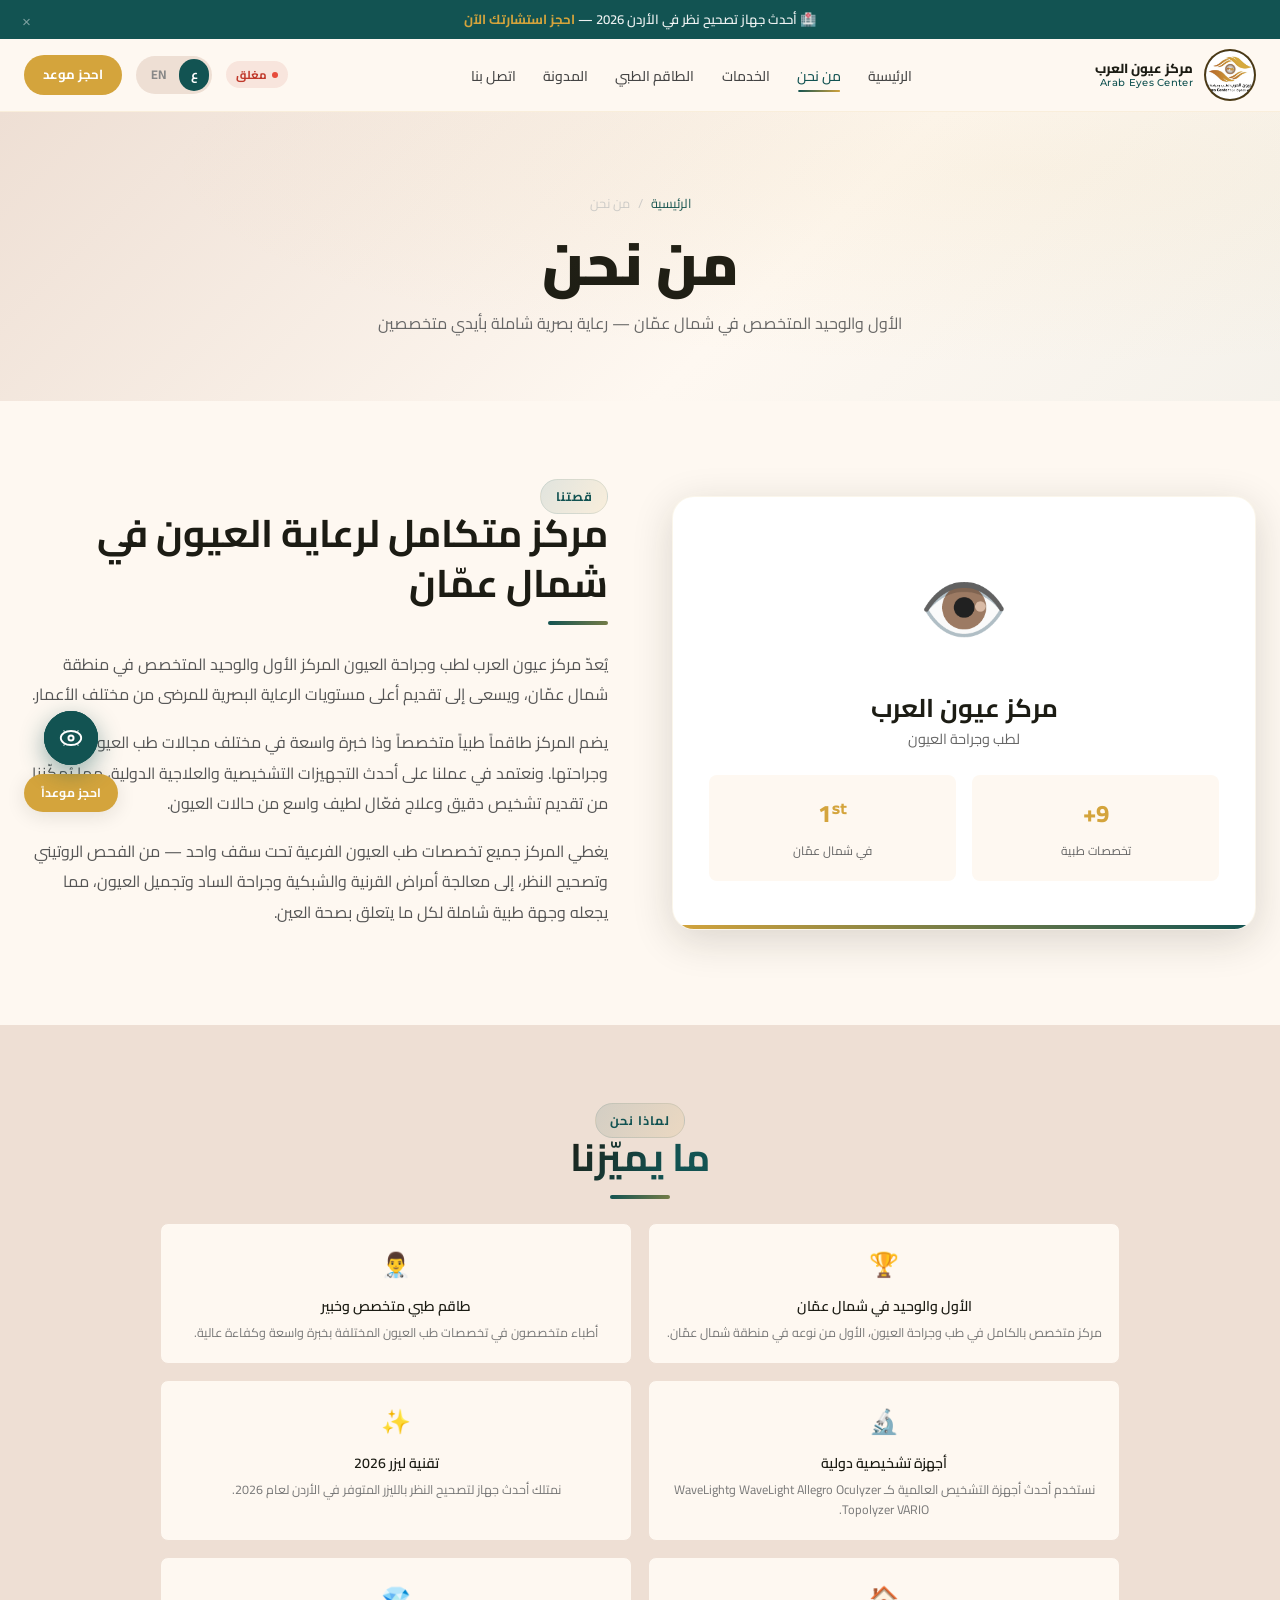
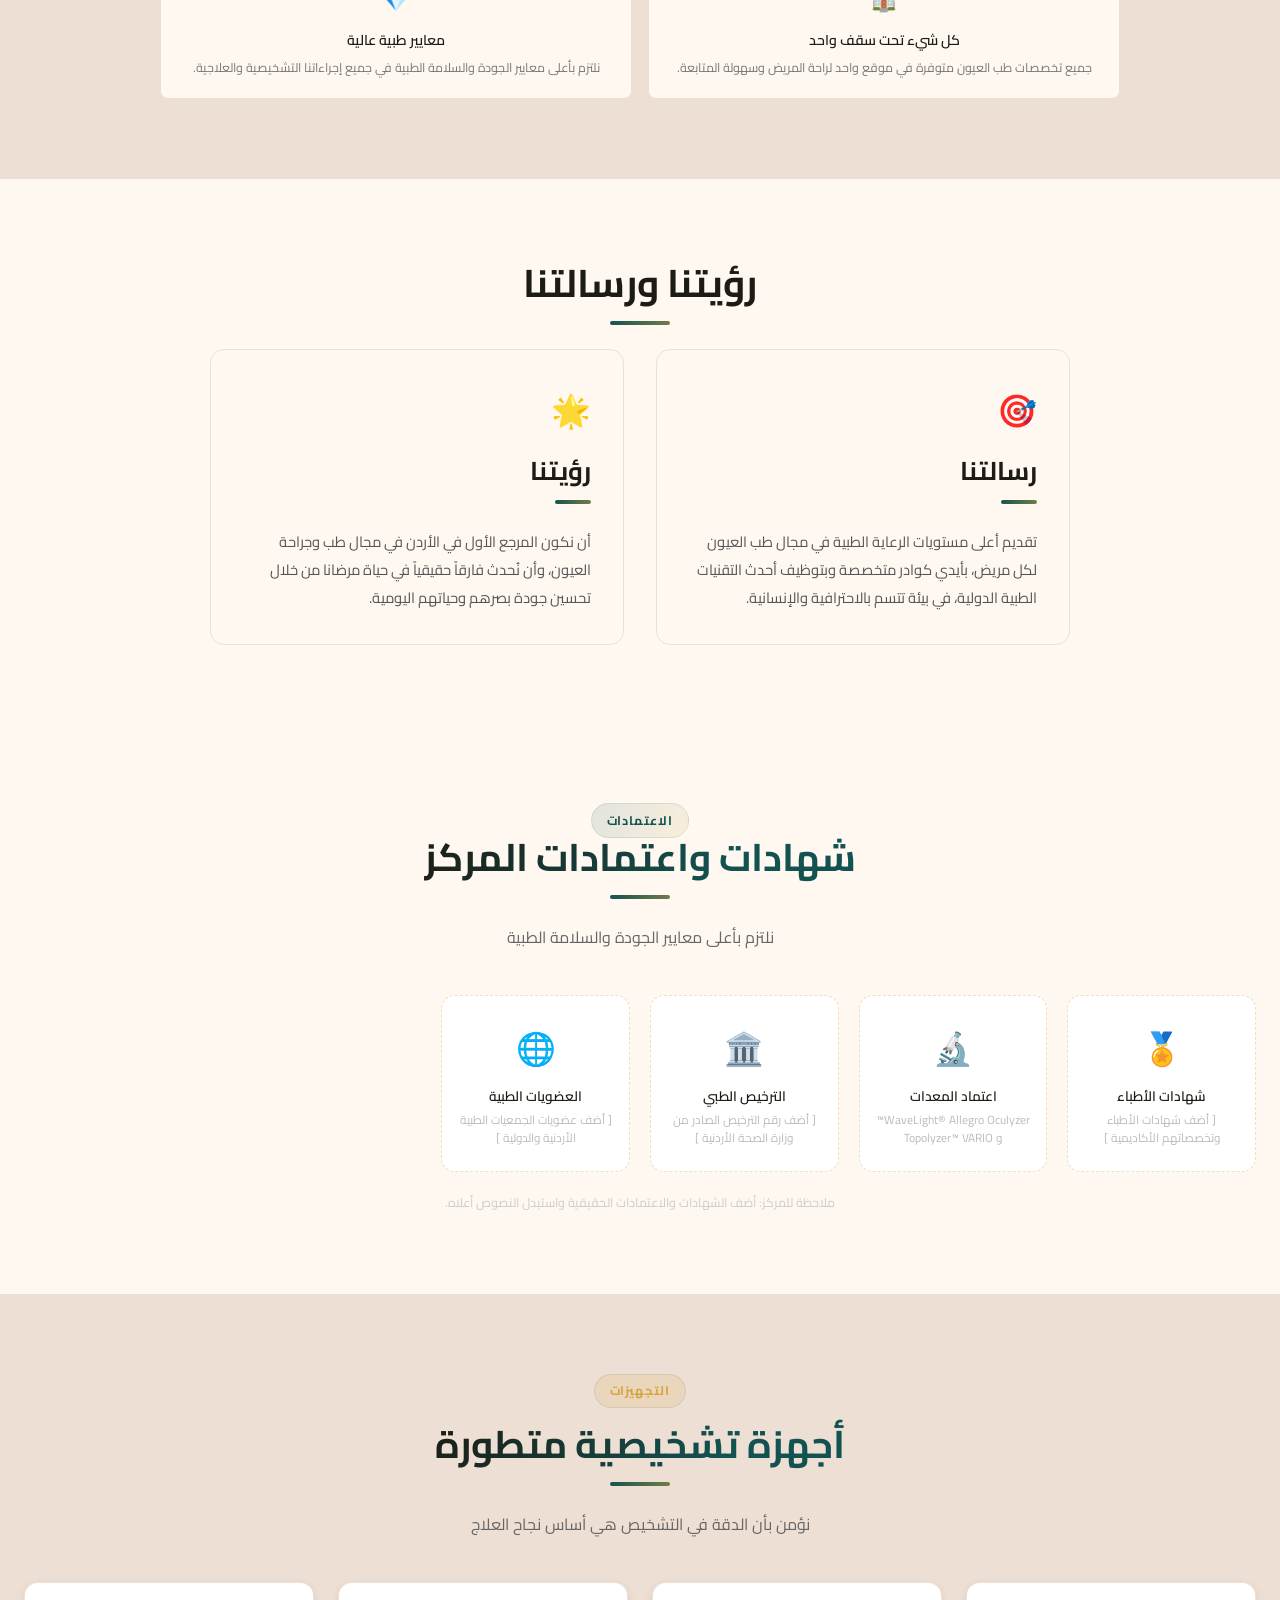
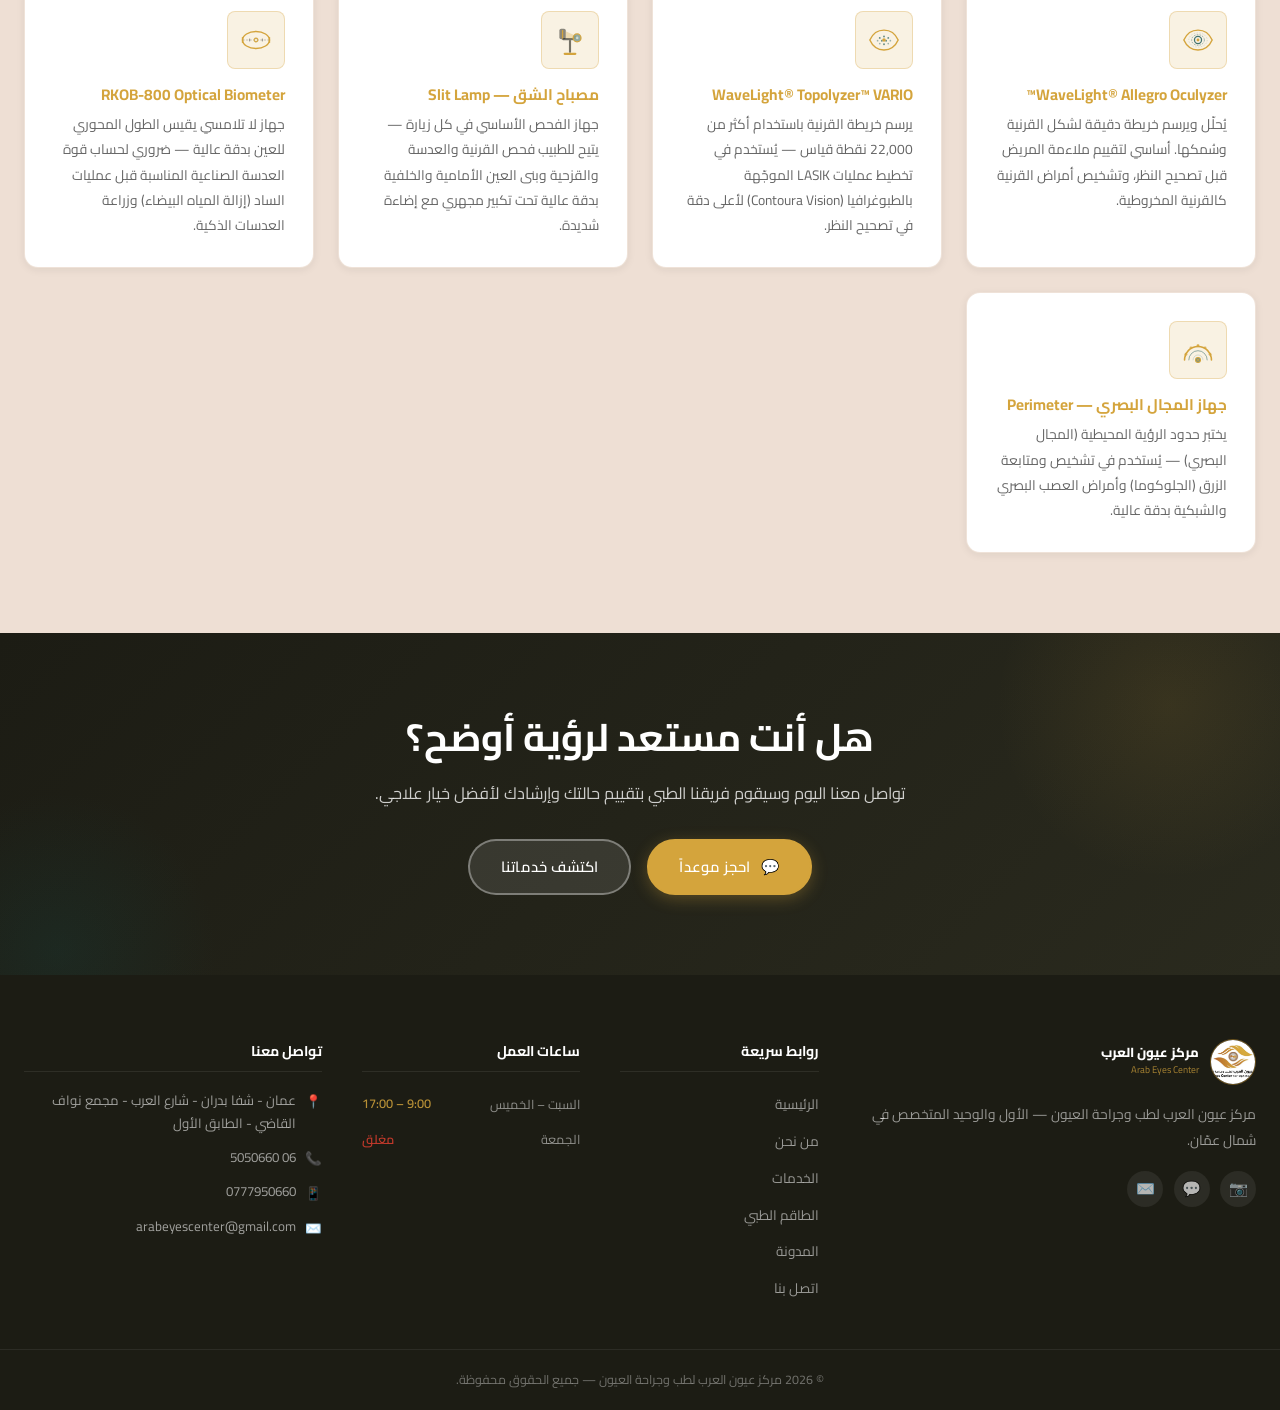
==== commit 1d5c7200: "Replace WhatsApp FAB with AI chatbot widget (eyes-agent) - New js/chatbot.js: streaming chat widget " ====
--- a/about.html
+++ b/about.html
@@ -469,11 +469,19 @@
 </footer>
 
 <div class="floating-wrap">
-  <a href="https://wa.me/962777950660" class="float-wa" target="_blank" rel="noopener" aria-label="WhatsApp">💬</a>
+  <button class="ai-fab" id="ai-fab" aria-label="فتح المساعد الذكي / Open AI Assistant">
+    <svg viewBox="0 0 28 28" fill="none" xmlns="http://www.w3.org/2000/svg" aria-hidden="true" width="26" height="26">
+      <ellipse cx="14" cy="14" rx="11" ry="7.5" stroke="white" stroke-width="2"/>
+      <circle cx="14" cy="14" r="3.8" fill="white"/>
+      <circle cx="14" cy="14" r="1.7" fill="#125352"/>
+      <path d="M20.5 7.5l1.2-1.2M7.5 7.5L6.3 6.3M20.5 20.5l1.2 1.2M7.5 20.5l-1.2 1.2" stroke="rgba(255,255,255,0.6)" stroke-width="1.5" stroke-linecap="round"/>
+    </svg>
+  </button>
   <a href="https://wa.me/962777950660" class="float-book" target="_blank" rel="noopener">احجز موعداً</a>
 </div>
 
 <script src="js/main.js"></script>
+<script src="js/chatbot.js"></script>
 </body>
 </html>
 
--- a/css/styles.css
+++ b/css/styles.css
@@ -1076,19 +1076,21 @@
 html[dir="rtl"] .floating-wrap { left:  1.5rem; }
 html[dir="ltr"]  .floating-wrap { right: 1.5rem; }
 
-.float-wa {
+.ai-fab {
   width: 54px; height: 54px;
-  background: #25D366;
+  background: var(--teal);
   border-radius: 50%;
   display: flex;
   align-items: center;
   justify-content: center;
-  font-size: 1.5rem;
-  color: var(--white);
-  box-shadow: 0 4px 18px rgba(37,211,102,.45);
+  box-shadow: 0 4px 18px rgba(18,83,82,.45);
   transition: var(--transition);
-}
-.float-wa:hover { transform: scale(1.1); box-shadow: 0 6px 24px rgba(37,211,102,.55); }
+  border: none; cursor: pointer;
+  position: relative;
+}
+.ai-fab:hover { transform: scale(1.1); box-shadow: 0 6px 24px rgba(18,83,82,.6); }
+.ai-fab--active { background: var(--charcoal); }
+.ai-fab svg { width: 26px; height: 26px; }
 
 .float-book {
   background: var(--gold);
@@ -1151,24 +1153,32 @@
 }
 
 @media (max-width: 768px) {
-  /* Mobile nav */
+  /* Mobile nav — proper dropdown (no fixed, no offset bug) */
   .nav-links {
-    position: fixed;
-    top: 72px; left: 0; right: 0;
-    background: rgba(254,248,241,.98);
+    position: absolute;
+    top: 100%; left: 0; right: 0;
+    background: var(--white);
+    border-top: 2px solid var(--gold);
     border-bottom: 1px solid var(--beige);
-    padding: .75rem 1rem 1rem;
+    padding: .5rem .75rem .75rem;
     flex-direction: column;
     align-items: stretch;
-    gap: .2rem;
-    transform: translateY(-110%);
-    transition: transform .3s ease;
-    z-index: 998;
-    box-shadow: var(--shadow-md);
-    backdrop-filter: blur(12px);
+    gap: .1rem;
+    opacity: 0;
+    visibility: hidden;
+    transform: translateY(-6px);
+    transition: opacity .22s ease, transform .22s ease, visibility .22s;
+    z-index: 999;
+    box-shadow: 0 10px 28px rgba(28,28,20,.13);
+    max-height: calc(100vh - 62px);
+    overflow-y: auto;
   }
-  .nav-links.open { transform: translateY(0); }
-  .nav-links a { padding: .7rem 1rem; font-size: .92rem; }
+  .nav-links.open {
+    opacity: 1;
+    visibility: visible;
+    transform: translateY(0);
+  }
+  .nav-links a { padding: .75rem 1rem; font-size: .93rem; }
   .nav-book-btn  { display: none; }
   .menu-toggle   { display: flex; }
 
@@ -1276,20 +1286,22 @@
 .scta-wa:hover { background: #1da851; }
 
 /* ================================================
-   WHATSAPP PULSE RING
-   ================================================ */
-@keyframes wa-ring {
-  0%   { transform: scale(1); opacity: .6; }
+   AI FAB PULSE RING
+   ================================================ */
+@keyframes ai-ring {
+  0%   { transform: scale(1); opacity: .55; }
   100% { transform: scale(2.5); opacity: 0; }
 }
-.float-wa { position: relative; }
-.float-wa::before,
-.float-wa::after {
+.ai-fab::before,
+.ai-fab::after {
   content: ''; position: absolute; inset: 0;
-  border-radius: 50%; background: #25D366;
-  animation: wa-ring 2.5s ease-out infinite; z-index: -1;
-}
-.float-wa::after { animation-delay: 1.25s; }
+  border-radius: 50%; background: var(--teal);
+  animation: ai-ring 2.6s ease-out infinite; z-index: -1;
+  pointer-events: none;
+}
+.ai-fab::after { animation-delay: 1.3s; }
+.ai-fab--active::before,
+.ai-fab--active::after { display: none; }
 
 /* ================================================
    STATS COUNTER STRIP
@@ -1442,8 +1454,7 @@
 .navbar.scrolled .logo-en { font-size: .52rem; }
 
 @media (max-width: 768px) {
-  .nav-links { transition: transform .3s ease, top .3s ease; }
-  .navbar.scrolled .nav-links { top: 54px; }
+  /* no top override needed — nav-links now use position: absolute; top: 100% */
 }
 
 /* ================================================
@@ -1864,8 +1875,192 @@
 .reveal { opacity: 0; transform: translateY(28px); transition: opacity .7s var(--ease-out), transform .7s var(--ease-out); }
 .reveal.in { opacity: 1; transform: none; }
 
-/* ════════════════ FLOATING WHATSAPP REFINEMENT ════════════════ */
-.float-wa { background: #25D366; box-shadow: 0 8px 24px rgba(37,211,102,.5); }
+/* ════════════════ AI FAB REFINEMENT ════════════════ */
+.ai-fab { background: var(--teal); box-shadow: 0 8px 24px rgba(18,83,82,.45); }
+
+/* ════════════════ AI CHAT PANEL ════════════════ */
+.ai-panel {
+  position: fixed;
+  bottom: 8.5rem;
+  width: min(380px, calc(100vw - 3rem));
+  max-height: min(540px, calc(100vh - 130px));
+  background: var(--white);
+  border-radius: var(--radius-lg);
+  box-shadow: 0 20px 60px rgba(18,83,82,.22), 0 4px 16px rgba(28,28,20,.12);
+  display: flex;
+  flex-direction: column;
+  overflow: hidden;
+  z-index: 9990;
+  opacity: 0;
+  transform: translateY(18px) scale(.97);
+  transition: opacity .3s ease, transform .3s ease;
+  border: 1px solid rgba(18,83,82,.12);
+}
+html[dir="rtl"] .ai-panel { left: 1.5rem; }
+html[dir="ltr"]  .ai-panel { right: 1.5rem; }
+.ai-panel--open { opacity: 1; transform: translateY(0) scale(1); }
+
+/* Header */
+.ai-panel-header {
+  background: linear-gradient(135deg, var(--teal) 0%, var(--teal-light) 100%);
+  padding: .9rem 1rem;
+  display: flex;
+  align-items: center;
+  justify-content: space-between;
+  flex-shrink: 0;
+}
+.ai-panel-brand { display: flex; align-items: center; gap: .75rem; }
+.ai-panel-avatar {
+  width: 42px; height: 42px;
+  background: rgba(255,255,255,.15);
+  border-radius: 50%;
+  display: flex; align-items: center; justify-content: center;
+  flex-shrink: 0;
+}
+.ai-panel-avatar svg { width: 26px; height: 26px; }
+.ai-panel-info { display: flex; flex-direction: column; gap: .15rem; }
+.ai-panel-name { font-size: .9rem; font-weight: 700; color: white; line-height: 1.2; }
+.ai-panel-status {
+  display: flex; align-items: center; gap: .35rem;
+  font-size: .72rem; color: rgba(255,255,255,.82); font-weight: 500;
+}
+.ai-status-dot {
+  width: 7px; height: 7px; border-radius: 50%;
+  background: #4ade80;
+  box-shadow: 0 0 5px rgba(74,222,128,.8);
+  flex-shrink: 0;
+}
+.ai-panel-close {
+  width: 32px; height: 32px; border-radius: 50%;
+  background: rgba(255,255,255,.15);
+  border: none; cursor: pointer;
+  display: flex; align-items: center; justify-content: center;
+  transition: background .2s;
+  flex-shrink: 0;
+}
+.ai-panel-close:hover { background: rgba(255,255,255,.28); }
+.ai-panel-close svg { width: 16px; height: 16px; }
+
+/* Messages area */
+.ai-messages {
+  flex: 1;
+  overflow-y: auto;
+  padding: 1.1rem 1rem;
+  display: flex;
+  flex-direction: column;
+  gap: .85rem;
+  background: var(--ivory);
+  scroll-behavior: smooth;
+}
+.ai-messages::-webkit-scrollbar { width: 4px; }
+.ai-messages::-webkit-scrollbar-track { background: transparent; }
+.ai-messages::-webkit-scrollbar-thumb { background: var(--beige); border-radius: 4px; }
+
+/* Message rows */
+.ai-msg {
+  display: flex;
+  align-items: flex-end;
+  gap: .5rem;
+  max-width: 100%;
+}
+.ai-msg--bot { align-self: flex-start; }
+.ai-msg--user { align-self: flex-end; flex-direction: row-reverse; }
+
+/* Bot avatar */
+.ai-bot-avatar {
+  width: 28px; height: 28px; border-radius: 50%;
+  background: var(--teal);
+  display: flex; align-items: center; justify-content: center;
+  flex-shrink: 0;
+}
+.ai-bot-avatar svg { width: 18px; height: 18px; }
+
+/* Bubbles */
+.ai-bubble {
+  padding: .62rem .9rem;
+  border-radius: var(--radius-md);
+  font-size: .84rem;
+  line-height: 1.65;
+  max-width: calc(100% - 44px);
+  word-break: break-word;
+  white-space: pre-wrap;
+}
+.ai-msg--bot  .ai-bubble {
+  background: var(--white);
+  color: var(--charcoal);
+  border: 1px solid var(--beige);
+  border-bottom-left-radius: 4px;
+  box-shadow: var(--shadow-sm);
+}
+html[dir="ltr"] .ai-msg--bot .ai-bubble { border-bottom-left-radius: 4px; border-bottom-right-radius: var(--radius-md); }
+.ai-msg--user .ai-bubble {
+  background: var(--teal);
+  color: white;
+  border-bottom-right-radius: 4px;
+}
+html[dir="ltr"] .ai-msg--user .ai-bubble { border-bottom-right-radius: 4px; border-bottom-left-radius: var(--radius-md); }
+
+/* Typing dots */
+.ai-typing-dots {
+  display: flex; align-items: center; gap: .3rem;
+  padding: .7rem .9rem; min-width: 52px;
+}
+.ai-typing-dots span {
+  width: 7px; height: 7px; border-radius: 50%;
+  background: var(--teal); opacity: .5;
+  animation: ai-dot-bounce .9s ease-in-out infinite;
+}
+.ai-typing-dots span:nth-child(2) { animation-delay: .17s; }
+.ai-typing-dots span:nth-child(3) { animation-delay: .34s; }
+@keyframes ai-dot-bounce {
+  0%, 80%, 100% { transform: translateY(0); opacity: .5; }
+  40%            { transform: translateY(-6px); opacity: 1; }
+}
+
+/* Input bar */
+.ai-input-bar {
+  display: flex; align-items: center; gap: .5rem;
+  padding: .7rem .85rem;
+  border-top: 1px solid var(--beige);
+  background: var(--white);
+  flex-shrink: 0;
+}
+.ai-input {
+  flex: 1;
+  border: 1.5px solid var(--beige);
+  border-radius: 24px;
+  padding: .52rem .95rem;
+  font-size: .84rem;
+  font-family: inherit;
+  background: var(--ivory);
+  color: var(--charcoal);
+  outline: none;
+  transition: border-color .2s;
+}
+.ai-input:focus { border-color: var(--teal); background: var(--white); }
+.ai-send {
+  width: 38px; height: 38px;
+  border-radius: 50%;
+  background: var(--teal);
+  border: none; cursor: pointer;
+  display: flex; align-items: center; justify-content: center;
+  flex-shrink: 0;
+  transition: background .2s, transform .15s;
+}
+.ai-send:hover  { background: var(--teal-light); transform: scale(1.08); }
+.ai-send:disabled { background: var(--beige); cursor: not-allowed; transform: none; }
+.ai-send svg { width: 16px; height: 16px; }
+
+/* Mobile adjustments */
+@media (max-width: 480px) {
+  .ai-panel {
+    width: calc(100vw - 2rem);
+    bottom: 7.5rem;
+    max-height: calc(100vh - 120px);
+  }
+  html[dir="rtl"] .ai-panel { left: 1rem; }
+  html[dir="ltr"]  .ai-panel { right: 1rem; }
+}
 
 /* ════════════════ SECTION TAG GRADIENT ════════════════ */
 .section-tag {
@@ -1954,41 +2149,60 @@
   .menu-toggle  { display: flex; }
 
   .nav-links {
-    position: fixed;
-    top: 62px; left: 0; right: 0;
-    background: rgba(254,248,241,.98);
+    position: absolute;
+    top: 100%; left: 0; right: 0;
+    background: var(--white);
+    border-top: 2px solid var(--gold);
     border-bottom: 1px solid var(--beige);
-    padding: .6rem 1rem 1rem;
+    padding: .5rem .75rem .75rem;
     flex-direction: column;
     align-items: stretch;
-    gap: .15rem;
-    transform: translateY(-110%);
-    transition: transform .3s ease;
-    z-index: 998;
-    box-shadow: var(--shadow-md);
-    backdrop-filter: blur(14px);
-    -webkit-backdrop-filter: blur(14px);
+    gap: .1rem;
+    opacity: 0;
+    visibility: hidden;
+    transform: translateY(-6px);
+    transition: opacity .22s ease, transform .22s ease, visibility .22s;
+    z-index: 999;
+    box-shadow: 0 10px 28px rgba(28,28,20,.13);
     max-height: calc(100vh - 62px);
     overflow-y: auto;
   }
-  .nav-links.open { transform: translateY(0); }
+  .nav-links.open {
+    opacity: 1;
+    visibility: visible;
+    transform: translateY(0);
+  }
   .nav-links a {
-    padding: .8rem 1rem;
-    font-size: .95rem;
+    padding: .78rem 1rem;
+    font-size: .93rem;
     border-radius: var(--radius-sm);
-    border-bottom: 1px solid rgba(238,223,212,.5);
+    border-bottom: 1px solid rgba(238,223,212,.45);
+    color: var(--charcoal);
+    font-weight: 600;
+  }
+  .nav-links a:hover, .nav-links a.active {
+    color: var(--teal);
+    background: rgba(18,83,82,.07);
   }
   .nav-links li:last-child a { border-bottom: none; }
-
-  /* ---- Hero ---- */
+  /* hide desktop underline pseudo-element inside mobile dropdown */
+  .nav-links a::after { display: none; }
+
+  /* ---- Hero: image-first layout on mobile ---- */
   .hero {
     min-height: auto;
-    padding: 2.5rem 1rem 2rem;
+    padding: 0 0 2rem;
   }
   .hero-inner {
     grid-template-columns: 1fr;
-    gap: 2rem;
+    gap: 0;
     text-align: center;
+    padding: 0;
+  }
+  /* Text goes below the image */
+  .hero-text {
+    order: 2;
+    padding: 1.75rem 1rem 0;
   }
   .hero-badge { font-size: .72rem; padding: .3rem .75rem; }
   .hero h1    { margin-bottom: .7rem; }
@@ -1997,36 +2211,38 @@
   .hero-cta   { flex-direction: column; gap: .75rem; align-items: stretch; }
   .hero-cta .btn { justify-content: center; font-size: .9rem; padding: .85rem 1.5rem; }
 
-  /* Hero visual: compact on mobile */
+  /* Hero visual: full-width image banner at top */
   .hero-visual {
     display: block;
-    width: calc(100% + 2rem);
-    margin-left: -1rem;
-    margin-right: -1rem;
-    border-radius: 0;
+    order: 1;
+    width: 100%;
+    margin: 0;
   }
   .hero-photo {
-    border-radius: 0;
-    aspect-ratio: 16/10;
+    aspect-ratio: 16/9;
+    max-height: 250px;
+    border-radius: 0 0 24px 24px;
     transform: none !important;
     border: none;
+    overflow: hidden;
   }
   .hero-photo-glow { display: none; }
 
-  /* Compact floating badges on mobile */
-  .hero-float { padding: .5rem .7rem; border-radius: 12px; gap: .45rem; }
-  .hero-float strong { font-size: .95rem; }
-  .hero-float span   { font-size: .6rem; }
-  .hf-icon { width: 30px; height: 30px; border-radius: 8px; }
-  .hf-icon svg { width: 18px; height: 18px; }
-  .hf-stars { font-size: .7rem; }
-
-  .hero-float-rating { top: 8px; }
-  html[dir="rtl"] .hero-float-rating { left: 10px; }
-  html[dir="ltr"] .hero-float-rating { right: 10px; }
-  .hero-float-device { bottom: 10px; }
-  html[dir="rtl"] .hero-float-device { right: 8px; }
-  html[dir="ltr"] .hero-float-device { left: 8px; }
+  /* Floating badges: compact, inside image corners */
+  .hero-float { padding: .45rem .65rem; border-radius: 10px; gap: .4rem; }
+  .hero-float strong { font-size: .9rem; }
+  .hero-float span   { font-size: .58rem; }
+  .hf-icon { width: 28px; height: 28px; border-radius: 7px; }
+  .hf-icon svg { width: 16px; height: 16px; }
+  .hf-stars { font-size: .65rem; }
+
+  .hero-float-rating { top: 10px; }
+  html[dir="rtl"] .hero-float-rating { left: 12px; }
+  html[dir="ltr"] .hero-float-rating { right: 12px; }
+  .hero-float-device { bottom: 40px; }
+  html[dir="rtl"] .hero-float-device { right: 10px; }
+  html[dir="ltr"] .hero-float-device { left: 10px; }
+  .hero-float-spec { display: none; }
   .hero-float-spec { bottom: -10px; }
   html[dir="rtl"] .hero-float-spec { left: 50%; transform: translateX(-50%); }
   html[dir="ltr"] .hero-float-spec  { right: 50%; transform: translateX(50%); }
@@ -2148,21 +2364,15 @@
 /* ── Small mobile (≤ 480px) ────────────────────────────── */
 @media (max-width: 480px) {
   .nav-container { height: 58px; }
-  .nav-links { top: 58px; max-height: calc(100vh - 58px); }
-  .navbar.scrolled .nav-links { top: 54px; }
+  .nav-links { max-height: calc(100vh - 58px); }
 
   h1 { font-size: clamp(1.5rem, 8vw, 2rem); }
 
-  /* Hero full-bleed on small phones */
-  .hero { padding: 2rem .875rem 1.5rem; }
-  .hero-inner { gap: 1.5rem; }
-  .hero-visual {
-    width: calc(100% + 1.75rem);
-    margin-left: -.875rem;
-    margin-right: -.875rem;
-  }
-  .hero-photo { aspect-ratio: 4/3; }
-  .hero-float { display: none; } /* hide on very small to avoid clutter */
+  /* Hero on small phones */
+  .hero { padding: 0 0 1.5rem; }
+  .hero-text { padding: 1.25rem .875rem 0; }
+  .hero-photo { max-height: 200px; aspect-ratio: 4/3; }
+  .hero-float { display: none; }
 
   /* Trust: wrap to 2-col */
   .trust-inner { grid-template-columns: 1fr 1fr; gap: .6rem .9rem; }
@@ -2196,9 +2406,14 @@
   /* CTA buttons */
   .cta-buttons .btn { padding: .85rem 1rem; font-size: .84rem; }
 
-  /* Floating WA */
+  /* Floating WA — smaller button, no pulsing rings on mobile */
   html[dir="rtl"] .floating-wrap { left: 1rem; }
   html[dir="ltr"]  .floating-wrap { right: 1rem; }
+  .float-wa { width: 44px; height: 44px; font-size: 1.2rem; box-shadow: 0 4px 14px rgba(37,211,102,.4); }
+  .float-wa::before, .float-wa::after { display: none; }
+  .wa-bubble { width: 185px; font-size: .8rem; }
+  .wa-bubble-msg { font-size: .78rem; }
+  .floating-wrap { gap: .4rem; bottom: 1.25rem; }
 
   /* Sticky CTA bar: slightly taller tap targets */
   .sticky-cta-bar a { padding: .72rem .4rem; font-size: .78rem; }
